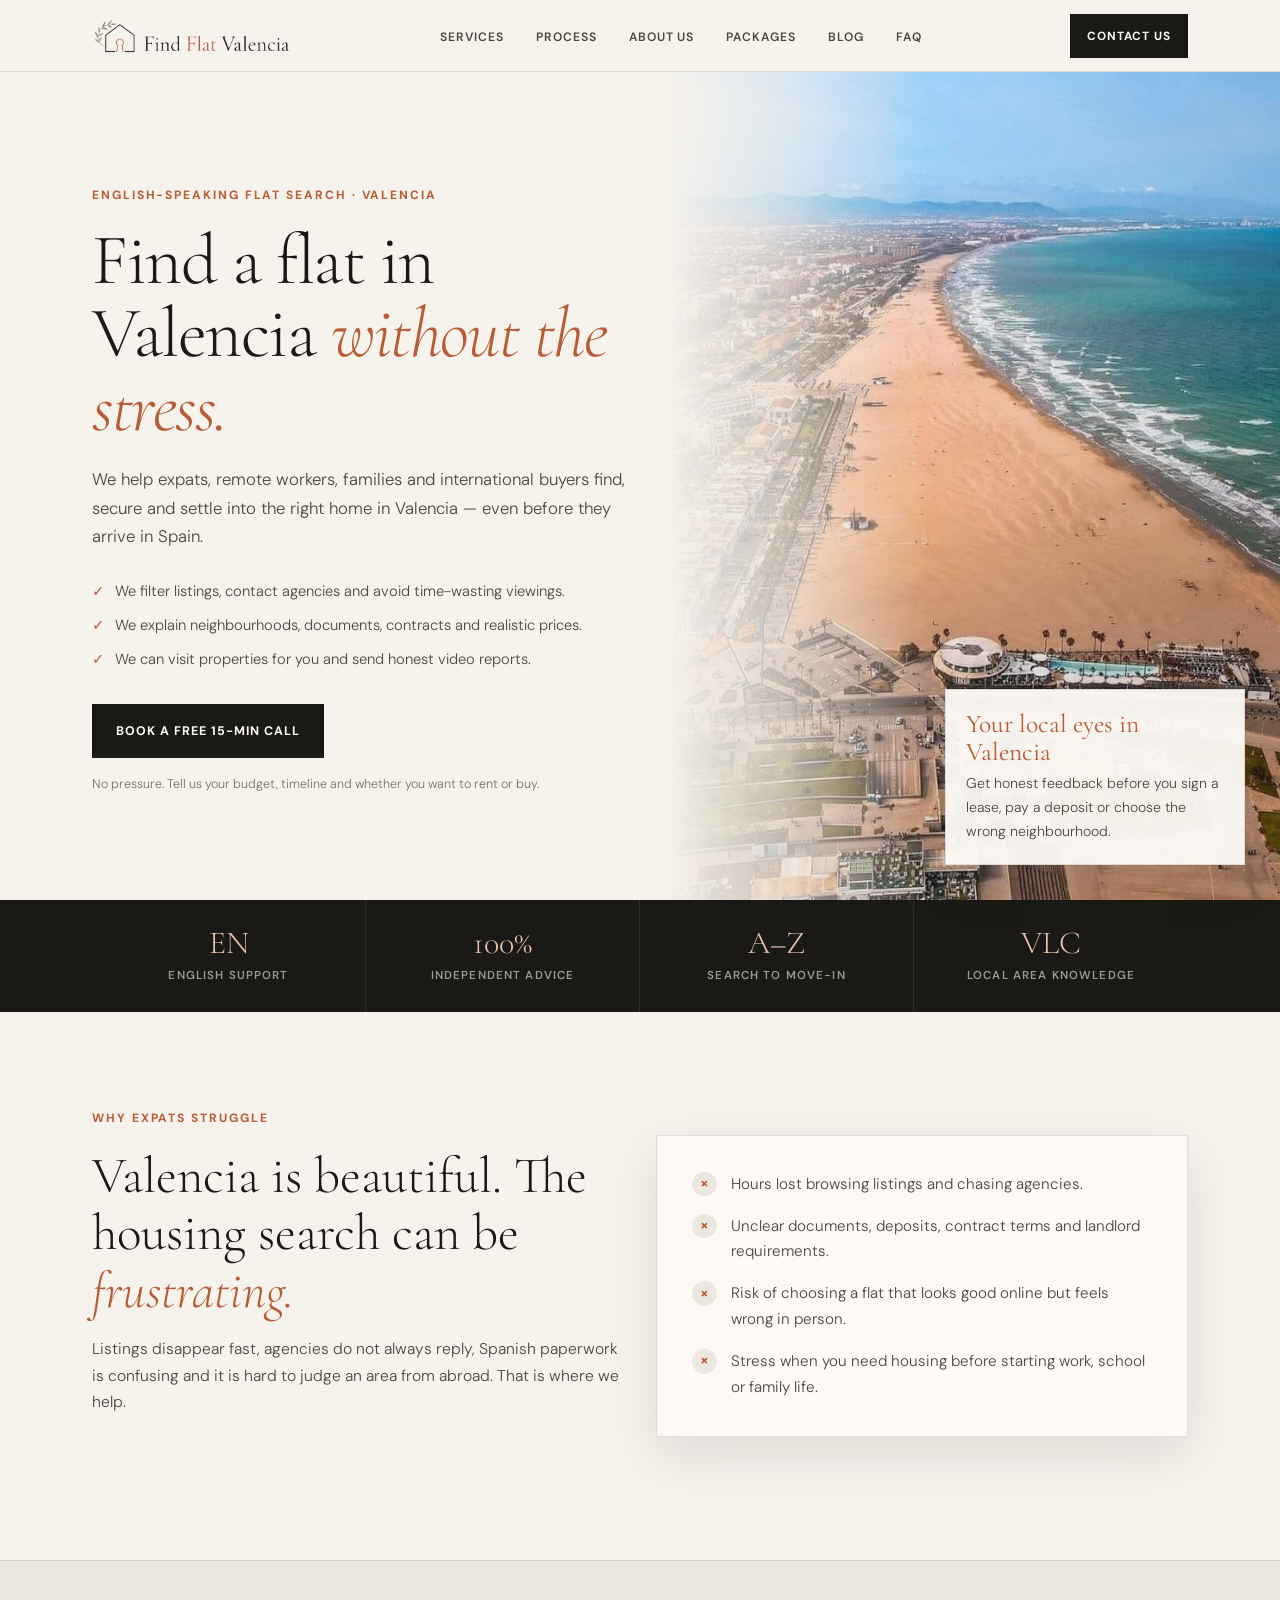
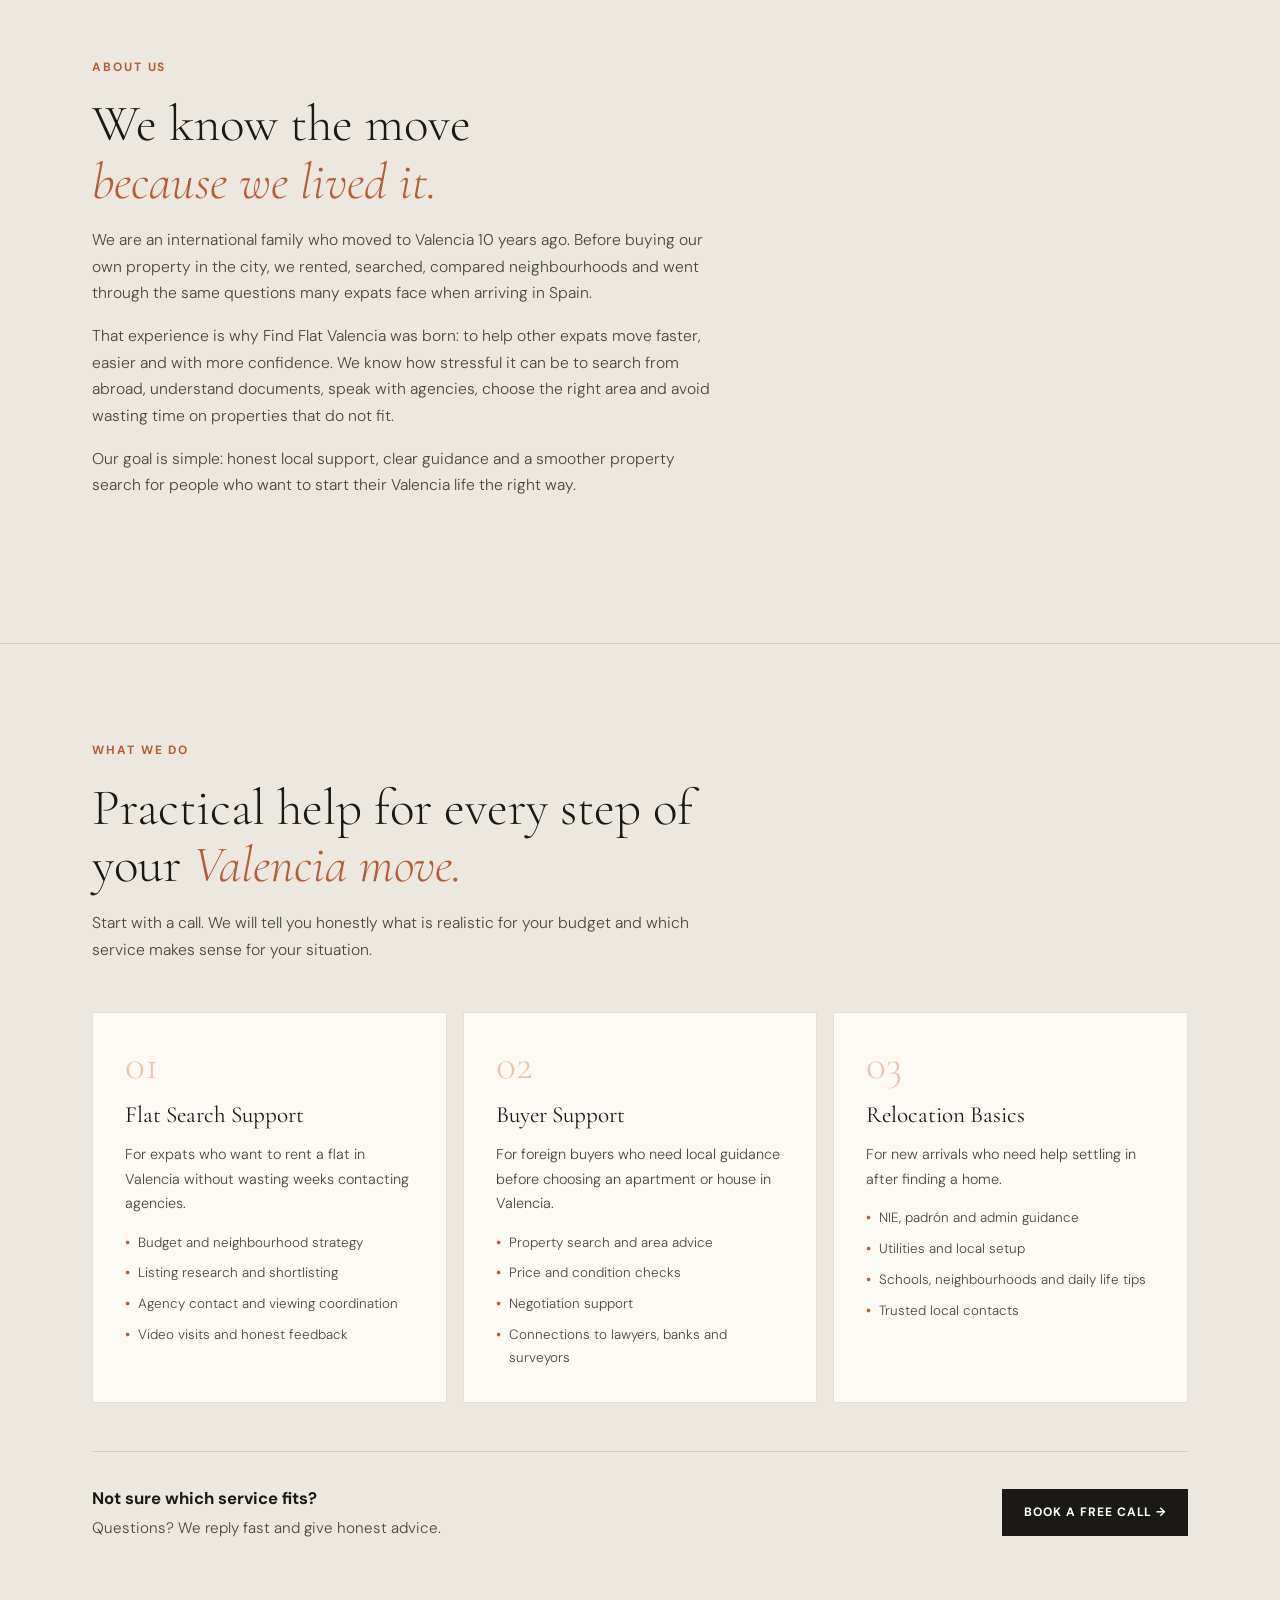
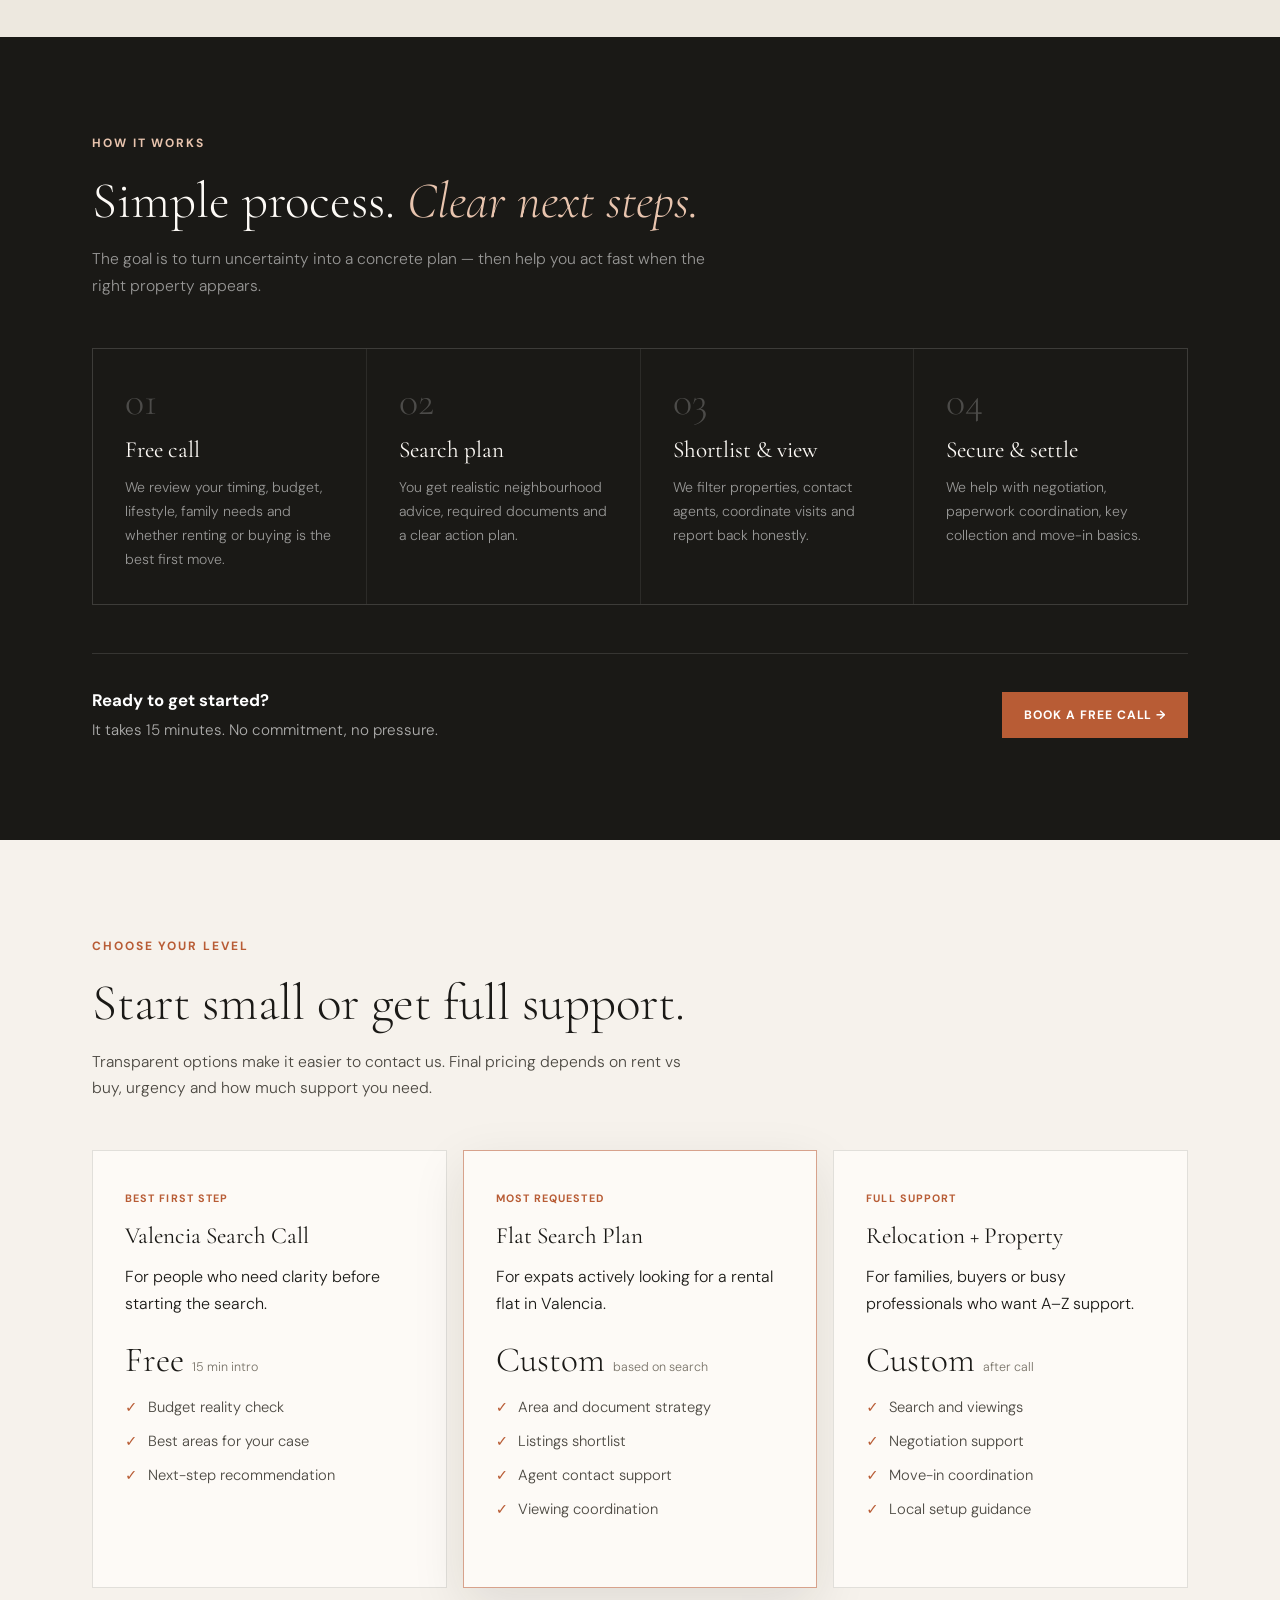
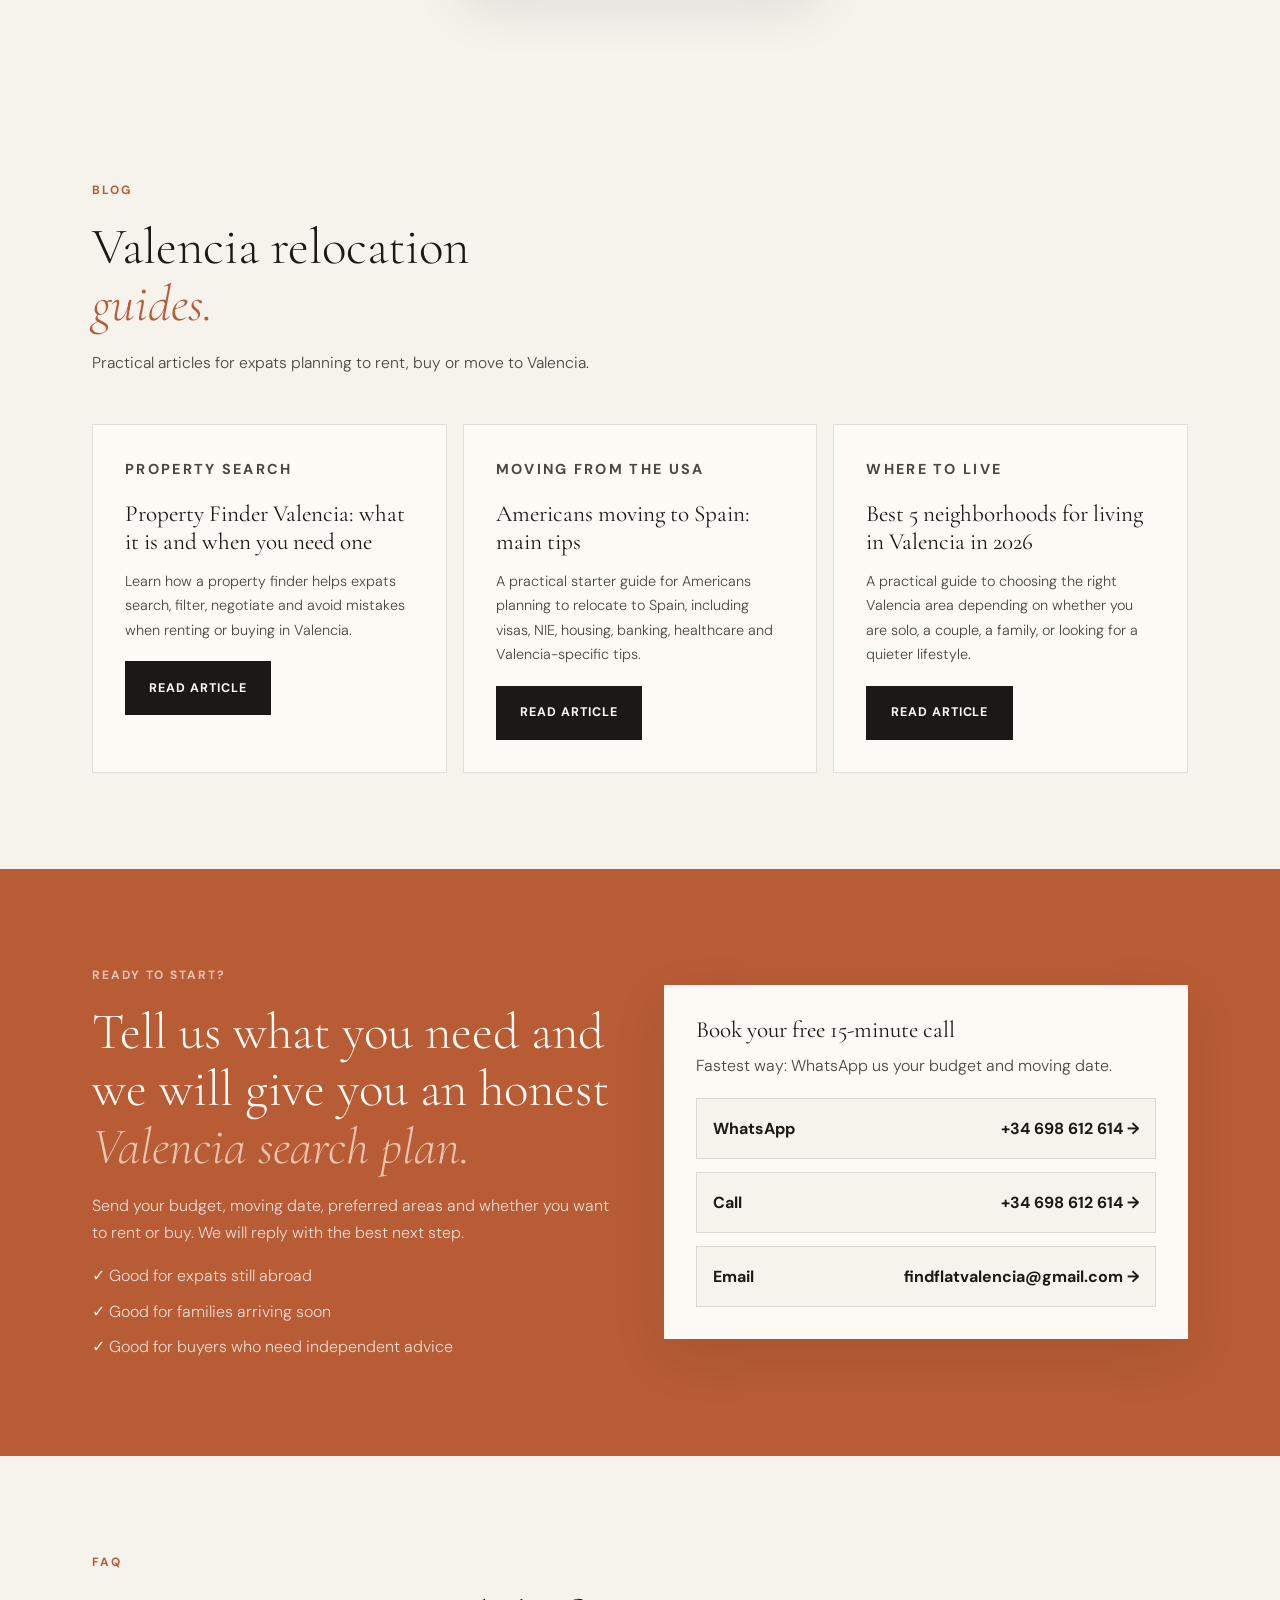
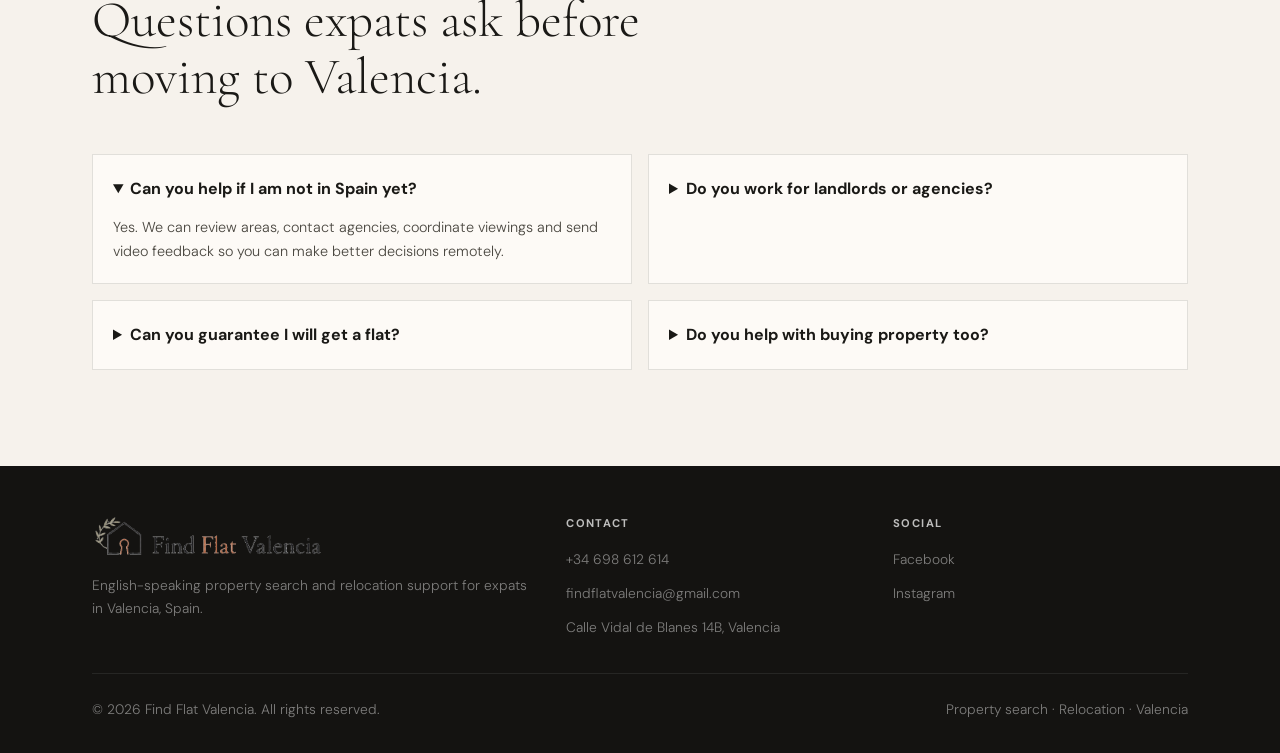
==== index.html @ 9e0a01f5 "Add files via upload" ====
<!DOCTYPE html>
<html lang="en">
<head>
 <meta charset="UTF-8" />
 <meta name="viewport" content="width=device-width, initial-scale=1.0" />

 <title>Find a Flat in Valencia as an Expat | Find Flat Valencia</title>
 <meta name="description" content="English-speaking flat search and relocation support in Valencia, Spain. We help expats rent or buy with local guidance, property filtering, viewings, negotiation and move-in support." />
 <meta name="keywords" content="find flat Valencia, property finder Valencia, rent flat Valencia expats, Valencia relocation service, apartment finder Valencia, buying property Valencia foreigner" />
 <link rel="canonical" href="https://findflatvalencia.com/" />
 <link rel="sitemap" type="application/xml" href="/sitemap.xml" />

 <!-- FIX: og:image añadido + og:locale corregido -->
 <meta property="og:type" content="website" />
 <meta property="og:title" content="Find a Flat in Valencia as an Expat | Find Flat Valencia" />
 <meta property="og:description" content="English-speaking property search and relocation support for expats moving to Valencia." />
 <meta property="og:url" content="https://findflatvalencia.com/" />
 <meta property="og:image" content="https://findflatvalencia.com/valencia-landing-hero-v2.jpg" />
 <meta property="og:locale" content="en_GB" />
 <meta property="og:locale:alternate" content="es_ES" />
 <meta name="twitter:card" content="summary_large_image" />
 <meta name="twitter:image" content="https://findflatvalencia.com/valencia-landing-hero-v2.jpg" />

 <!-- FIX: JSON-LD separado del JS — script limpio -->
 <script type="application/ld+json">
 {
  "@context": "https://schema.org",
  "@type": "LocalBusiness",
  "name": "Find Flat Valencia",
  "description": "English-speaking property search and relocation support for expats in Valencia, Spain.",
  "url": "https://findflatvalencia.com",
  "telephone": "+34698612614",
  "email": "findflatvalencia@gmail.com",
  "address": {
   "@type": "PostalAddress",
   "streetAddress": "Calle Vidal de Blanes 14B",
   "addressLocality": "Valencia",
   "addressCountry": "ES"
  },
  "areaServed": "Valencia, Spain",
  "serviceType": ["Flat Search", "Property Search", "Relocation Support", "Property Management"],
  "sameAs": [
   "https://www.facebook.com/FindFlatValencia/",
   "https://www.instagram.com/find_flat_valencia/"
  ]
 }
 </script>

 <!-- Google tag (gtag.js) -->
 <script async src="https://www.googletagmanager.com/gtag/js?id=G-WXRTTDJ2RX"></script>
 <script>
  window.dataLayer = window.dataLayer || [];
  function gtag(){dataLayer.push(arguments);}
  gtag('js', new Date());
  gtag('config', 'G-WXRTTDJ2RX');
 </script>

 <link rel="preconnect" href="https://fonts.googleapis.com" />
 <link rel="preconnect" href="https://fonts.gstatic.com" crossorigin />
 <link href="https://fonts.googleapis.com/css2?family=Cormorant+Garamond:ital,wght@0,300;0,400;0,500;0,600;1,400&family=DM+Sans:wght@300;400;500;600;700&display=swap" rel="stylesheet" />

 <style>
  *, *::before, *::after { box-sizing: border-box; margin: 0; padding: 0; }
  :root {
   --bg: #F6F2EC;
   --bg2: #EDE8DF;
   --dark: #1A1916;
   --mid: #4A4740;
   --muted: #777267;
   --accent: #B85C35;
   --accent2: #E8C4AE;
   --white: #FDFAF6;
   --border: rgba(26,25,22,.12);
   --shadow: 0 18px 50px rgba(26,25,22,.10);
   --display: 'Cormorant Garamond', Georgia, serif;
   --body: 'DM Sans', system-ui, sans-serif;
   --max: 1160px;
  }
  html { scroll-behavior: smooth; }
  body { font-family: var(--body); background: var(--bg); color: var(--dark); line-height: 1.7; font-weight: 300; -webkit-font-smoothing: antialiased; }
  a { color: inherit; }
  .container { max-width: var(--max); margin: 0 auto; padding: 0 2rem; }

  /* ── NAV ── */
  .site-nav {
   position: sticky; top: 0; z-index: 50;
   height: 72px;
   background: #F6F2EC;
   border-bottom: 1px solid var(--border);
  }
  .nav-inner {
   max-width: var(--max); height: 72px; margin: 0 auto;
   padding: 0 2rem;
   display: flex; align-items: center; justify-content: space-between; gap: 1.5rem;
  }
  .logo {
   display: inline-flex; align-items: center; text-decoration: none; line-height: 1;
   font-family: var(--display); font-size: 1.35rem; font-weight: 500; letter-spacing: .01em; white-space: nowrap;
  }
  .logo img { display: block; height: 38px; width: auto; object-fit: contain; }
  .logo span { color: var(--accent); }

  /* Desktop nav links */
  .nav-links { display: flex; gap: 2rem; list-style: none; align-items: center; }
  .nav-links a { text-decoration: none; color: var(--mid); text-transform: uppercase; letter-spacing: .08em; font-size: .76rem; font-weight: 600; }
  .nav-links a:hover { color: var(--accent); }

  /* Desktop CTA */
  .nav-cta { display: inline-flex; align-items: center; justify-content: center; background: var(--dark); color: var(--white); padding: .75rem 1.05rem; text-decoration: none; text-transform: uppercase; letter-spacing: .08em; font-size: .74rem; font-weight: 700; white-space: nowrap; }
  .nav-cta:hover { background: var(--accent); }


  /* ── HERO ── */
  .hero { min-height: calc(100vh - 72px); display: grid; grid-template-columns: 1.05fr .95fr; }
  .hero-copy { padding: 5.5rem 2rem 5rem max(2rem, calc((100vw - var(--max))/2 + 2rem)); display: flex; flex-direction: column; justify-content: center; }
  .eyebrow { color: var(--accent); text-transform: uppercase; letter-spacing: .16em; font-size: .75rem; font-weight: 700; margin-bottom: 1.2rem; }
  h1 { font-family: var(--display); font-size: clamp(3rem, 5.6vw, 5.2rem); line-height: 1.02; font-weight: 300; letter-spacing: -.02em; margin-bottom: 1.35rem; }
  h1 em, h2 em { color: var(--accent); font-style: italic; }
  .hero-sub { color: var(--mid); font-size: 1.05rem; max-width: 560px; margin-bottom: 1.75rem; }
  .hero-pain { display: grid; gap: .55rem; margin: 0 0 2rem; list-style: none; max-width: 560px; }
  .hero-pain li { color: var(--mid); font-size: .92rem; display: flex; gap: .65rem; align-items: flex-start; }
  .hero-pain li::before { content: "✓"; color: var(--accent); font-weight: 700; margin-top: .02rem; }
  .actions { display: flex; gap: .9rem; flex-wrap: wrap; align-items: center; }
  .btn { display: inline-flex; align-items: center; justify-content: center; gap: .45rem; padding: .95rem 1.45rem; text-decoration: none; border: 1px solid transparent; text-transform: uppercase; letter-spacing: .08em; font-size: .78rem; font-weight: 700; min-height: 48px; }
  .btn-primary { background: var(--dark); color: var(--white); }
  .btn-primary:hover { background: var(--accent); }
  .btn-secondary { background: transparent; border-color: var(--border); color: var(--dark); }
  .btn-secondary:hover { border-color: var(--accent); color: var(--accent); }
  .microcopy { margin-top: 1rem; color: var(--muted); font-size: .78rem; }
  .hero-media { min-height: 520px; position: relative; background-image: url('valencia-landing-hero-v2.jpg'); background-size: cover; background-position: center 32%; background-repeat: no-repeat; }
  .hero-media::before { content:""; position:absolute; inset:0; background: linear-gradient(90deg, rgba(246,242,236,.98) 0%, rgba(246,242,236,.72) 18%, rgba(246,242,236,.08) 42%, rgba(26,25,22,.10) 100%), linear-gradient(180deg, rgba(255,255,255,.06) 0%, rgba(26,25,22,.10) 100%); }
  .hero-card { position: absolute; right: 2.2rem; bottom: 2.2rem; background: rgba(253,250,246,.95); border: 1px solid var(--border); box-shadow: var(--shadow); padding: 1.25rem; width: min(300px, calc(100% - 4rem)); }
  .hero-card strong { display: block; font-family: var(--display); color: var(--accent); font-size: 1.6rem; font-weight: 400; line-height: 1.1; margin-bottom: .35rem; }
  .hero-card p { color: var(--mid); font-size: .88rem; }

  /* ── TRUST ── */
  .trust { background: var(--dark); color: var(--white); }
  .trust-grid { display: grid; grid-template-columns: repeat(4, 1fr); }
  .trust-item { padding: 1.7rem 1rem; border-right: 1px solid rgba(255,255,255,.08); text-align: center; }
  .trust-item:last-child { border-right: 0; }
  .trust-item strong { display: block; font-family: var(--display); font-size: 2rem; font-weight: 300; color: var(--accent2); line-height: 1; }
  .trust-item span { display: block; margin-top: .4rem; color: rgba(255,255,255,.55); font-size: .72rem; text-transform: uppercase; letter-spacing: .1em; font-weight: 600; }

  /* ── SECTIONS ── */
  section { padding: 6rem 0; }
  .section-head { max-width: 680px; margin-bottom: 3rem; }
  h2 { font-family: var(--display); font-size: clamp(2.1rem, 4vw, 3.45rem); line-height: 1.12; font-weight: 300; margin-bottom: 1rem; }
  .section-text { color: var(--mid); font-size: .98rem; max-width: 620px; }
  .problem-grid { display: grid; grid-template-columns: 1fr 1fr; gap: 2rem; align-items: center; }
  .problem-box { background: var(--white); border: 1px solid var(--border); padding: 2.2rem; box-shadow: var(--shadow); }
  .problem-list { list-style: none; display: grid; gap: 1rem; }
  .problem-list li { display: flex; gap: .85rem; color: var(--mid); font-size: .95rem; }
  .problem-list li::before { content: "×"; width: 1.55rem; height: 1.55rem; border-radius: 50%; background: var(--bg2); color: var(--accent); display: inline-flex; align-items: center; justify-content: center; flex: 0 0 auto; font-weight: 700; }
  .services { background: var(--bg2); }
  .cards { display: grid; grid-template-columns: repeat(3, 1fr); gap: 1rem; }
  .card { background: var(--white); border: 1px solid var(--border); padding: 2rem; min-height: 100%; }
  .card-num { font-family: var(--display); color: var(--accent2); font-size: 2.6rem; line-height: 1; margin-bottom: 1rem; }
  h3 { font-family: var(--display); font-weight: 400; font-size: 1.45rem; line-height: 1.2; margin-bottom: .75rem; }
  .card p { color: var(--mid); font-size: .9rem; }
  .card ul { margin-top: 1rem; list-style: none; display: grid; gap: .5rem; }
  .card li { color: var(--mid); font-size: .84rem; display: flex; gap: .5rem; }
  .card li::before { content: "•"; color: var(--accent); font-weight: 700; }
  .process { background: var(--dark); color: var(--white); }
  .process .section-text { color: rgba(255,255,255,.55); }
  .steps { display: grid; grid-template-columns: repeat(4, 1fr); gap: 1px; background: rgba(255,255,255,.08); border: 1px solid rgba(255,255,255,.08); }
  .step { background: var(--dark); padding: 2rem; }
  .step strong { display: block; font-family: var(--display); font-size: 2.5rem; line-height: 1; color: rgba(255,255,255,.22); margin-bottom: 1rem; font-weight: 300; }
  .step h3 { color: var(--white); }
  .step p { color: rgba(255,255,255,.55); font-size: .88rem; }
  .packages-grid { display: grid; grid-template-columns: repeat(3, 1fr); gap: 1rem; }
  .package { background: var(--white); border: 1px solid var(--border); padding: 2rem; position: relative; }
  .package.featured { border-color: rgba(184,92,53,.55); box-shadow: var(--shadow); }
  .tag { display: inline-block; color: var(--accent); font-weight: 700; letter-spacing: .1em; font-size: .67rem; text-transform: uppercase; margin-bottom: 1rem; }
  .price { font-family: var(--display); font-size: 2.2rem; color: var(--dark); margin: .8rem 0 .3rem; }
  .price small { font-family: var(--body); font-size: .78rem; color: var(--muted); }
  .lead { background: var(--accent); color: var(--white); }
  .lead-grid { display: grid; grid-template-columns: 1fr 1fr; gap: 3rem; align-items: center; }
  .lead h2 em { color: var(--accent2); }
  .lead p, .lead li { color: rgba(255,255,255,.78); }
  .lead ul { list-style: none; display: grid; gap: .5rem; margin-top: 1rem; }
  .lead li::before { content: "✓ "; color: var(--white); font-weight: 700; }
  .lead-box { background: var(--white); color: var(--dark); padding: 2rem; box-shadow: var(--shadow); }
  .lead-box h3 { margin-bottom: .4rem; }
  .lead-box p { color: var(--mid); }
  .contact-options { display: grid; gap: .8rem; margin-top: 1.2rem; }
  .contact-options a { text-decoration: none; padding: 1rem; border: 1px solid var(--border); background: var(--bg); font-weight: 700; color: var(--dark); display: flex; justify-content: space-between; align-items: center; }
  .contact-options a:hover { border-color: var(--accent); color: var(--accent); }
  .faq-grid { display: grid; grid-template-columns: repeat(2, 1fr); gap: 1rem; }
  details { background: var(--white); border: 1px solid var(--border); padding: 1.25rem; }
  summary { cursor: pointer; font-weight: 700; color: var(--dark); }
  details p { color: var(--mid); margin-top: .75rem; font-size: .9rem; }
  .about { background: var(--bg2); border-top: 1px solid var(--border); border-bottom: 1px solid var(--border); }
  .about .section-head { max-width: 820px; }
  .about .section-text + .section-text { margin-top: 1rem; }
  footer { background: #141311; color: rgba(255,255,255,.45); padding: 3rem 0 2rem; }
  .footer-grid { display: grid; grid-template-columns: 1.5fr 1fr 1fr; gap: 2rem; border-bottom: 1px solid rgba(255,255,255,.08); padding-bottom: 2rem; }
  .footer-brand { display: flex; align-items: center; margin-bottom: 1rem; }
  .footer-brand img { display: block; height: 44px; width: auto; object-fit: contain; }
  footer p, footer a { color: rgba(255,255,255,.45); font-size: .86rem; text-decoration: none; }
  footer a:hover { color: var(--accent2); }
  footer h4 { color: rgba(255,255,255,.72); text-transform: uppercase; letter-spacing: .12em; font-size: .7rem; margin-bottom: .75rem; }
  footer ul { list-style: none; display: grid; gap: .45rem; }
  .footer-bottom { display: flex; justify-content: space-between; gap: 1rem; padding-top: 1.5rem; flex-wrap: wrap; }

  /* ── MOBILE ── */
  @media (max-width: 860px) {
   body { overflow-x: hidden; }
   .site-nav { height: 64px; }
   .nav-inner { height: 64px; padding: 0 1rem; }
   .logo img { height: 30px; }
   .nav-links { display: none; }
   .nav-cta { display: none; }

   .hero { min-height: auto; grid-template-columns: 1fr; }
   .hero-copy { padding: 2.5rem 1.1rem 2rem; }
   h1 { font-size: clamp(2.5rem, 11vw, 3.5rem); line-height: 1.04; }
   .hero-sub { font-size: .97rem; margin-bottom: 1.2rem; }
   .hero-pain { gap: .45rem; margin-bottom: 1.4rem; }
   .hero-pain li { font-size: .88rem; }
   .actions { flex-direction: column; align-items: stretch; gap: .6rem; }
   .btn { width: 100%; min-height: 52px; justify-content: center; }
   .hero-media { order: -1; min-height: 260px; background-position: center 22%; }
   .hero-media::before { background: linear-gradient(180deg, rgba(26,25,22,.06) 0%, rgba(26,25,22,.20) 100%); }
   .hero-card { right: 1rem; left: 1rem; bottom: 1rem; width: auto; padding: 1rem; }
   .hero-card strong { font-size: 1.2rem; }

   section { padding: 3.5rem 0; }
   .container { padding-inline: 1.1rem; }
   h2 { font-size: clamp(1.9rem, 9vw, 2.6rem); }
   .section-head { margin-bottom: 1.75rem; }

   .trust-grid { grid-template-columns: repeat(2, 1fr); }
   .trust-item { padding: 1.2rem .75rem; }
   .trust-item strong { font-size: 1.5rem; }

   .problem-grid, .lead-grid { grid-template-columns: 1fr; gap: 1.25rem; }
   .problem-box, .lead-box, .card, .package { padding: 1.25rem; }
   .cards, .packages-grid { grid-template-columns: 1fr; gap: .75rem; }
   .steps { grid-template-columns: 1fr; background: transparent; border: none; gap: 1px; }
   .faq-grid { grid-template-columns: 1fr; }
   .footer-grid { grid-template-columns: 1fr; gap: 1.4rem; }
   .footer-bottom { flex-direction: column; }
   footer { padding-bottom: 3rem; }
  }

  @media (max-width: 480px) {
   .hero-card { display: none; }
   .trust-grid { grid-template-columns: 1fr; }
   .trust-item { border-right: 0; border-bottom: 1px solid rgba(255,255,255,.08); }
   .trust-item:last-child { border-bottom: 0; }
  }

  /* ════════════════════════════════════════
     HAMBURGER MENU — written from scratch
     Strategy: overlay is a direct child of
     <body>, completely separate from <nav>.
     No backdrop-filter anywhere. Fully opaque.
  ════════════════════════════════════════ */

  /* 1. Button — hidden on desktop */
  #hbg-btn {
    display: none;
    width: 44px;
    height: 44px;
    background: var(--dark);
    border: none;
    cursor: pointer;
    flex-shrink: 0;
    align-items: center;
    justify-content: center;
    flex-direction: column;
    gap: 5px;
    padding: 0;
  }
  #hbg-btn .bar {
    display: block;
    width: 22px;
    height: 2px;
    background: #fff;
    transition: transform .22s ease, opacity .22s ease;
    transform-origin: center;
  }
  #hbg-btn.open .bar:nth-child(1) { transform: translateY(7px) rotate(45deg); }
  #hbg-btn.open .bar:nth-child(2) { opacity: 0; }
  #hbg-btn.open .bar:nth-child(3) { transform: translateY(-7px) rotate(-45deg); }

  /* 2. Full-screen overlay — direct child of body, z-index above everything */
  #hbg-overlay {
    visibility: hidden;
    opacity: 0;
    position: fixed;
    inset: 0;
    z-index: 9999;
    background: rgba(0, 0, 0, 0.5);
    transition: opacity .25s ease, visibility .25s ease;
  }
  #hbg-overlay.open {
    visibility: visible;
    opacity: 1;
  }

  /* 3. Side panel — slides in from right, 100% solid color */
  #hbg-panel {
    position: absolute;
    top: 0;
    right: 0;
    bottom: 0;
    width: min(78vw, 300px);
    background: #F6F2EC;
    display: flex;
    flex-direction: column;
    transform: translateX(100%);
    transition: transform .28s ease;
    overflow-y: auto;
  }
  #hbg-overlay.open #hbg-panel {
    transform: translateX(0);
  }

  /* 4. Panel header */
  #hbg-panel .ph-head {
    display: flex;
    align-items: center;
    justify-content: space-between;
    padding: 0 1rem;
    height: 64px;
    border-bottom: 1px solid var(--border);
    flex-shrink: 0;
  }
  #hbg-panel .ph-head img { height: 28px; width: auto; }
  #hbg-close {
    width: 36px;
    height: 36px;
    background: var(--dark);
    color: #fff;
    border: none;
    cursor: pointer;
    font-size: 1.2rem;
    line-height: 1;
    display: flex;
    align-items: center;
    justify-content: center;
    flex-shrink: 0;
  }

  /* 5. Nav links inside panel */
  #hbg-panel nav ul {
    list-style: none;
    padding: .25rem 0;
    flex: 1;
  }
  #hbg-panel nav ul li {
    border-bottom: 1px solid var(--border);
  }
  #hbg-panel nav ul li a {
    display: block;
    padding: 1rem 1.25rem;
    text-decoration: none;
    color: var(--dark);
    text-transform: uppercase;
    letter-spacing: .1em;
    font-size: .82rem;
    font-weight: 600;
  }
  #hbg-panel nav ul li a:hover {
    color: var(--accent);
    background: var(--bg2);
  }

  /* 6. CTA at bottom of panel */
  #hbg-panel .ph-cta {
    padding: 1.25rem;
    flex-shrink: 0;
  }
  #hbg-panel .ph-cta a {
    display: block;
    background: var(--dark);
    color: #fff;
    text-align: center;
    padding: 1rem;
    text-decoration: none;
    text-transform: uppercase;
    letter-spacing: .1em;
    font-size: .82rem;
    font-weight: 800;
  }
  #hbg-panel .ph-cta a:hover { background: var(--accent); }

  /* 7. Show button on mobile, hide desktop nav links */
  @media (max-width: 860px) {
    #hbg-btn    { display: inline-flex; }
    .nav-links  { display: none !important; }
    .nav-cta    { display: none !important; }
  }


  /* ── INLINE CTA STRIP ── */
  .inline-cta {
    border-top: 1px solid var(--border);
    margin-top: 3rem;
    padding-top: 2rem;
    display: flex;
    align-items: center;
    justify-content: space-between;
    gap: 1.5rem;
    flex-wrap: wrap;
  }
  .inline-cta p {
    color: var(--mid);
    font-size: .95rem;
    margin: 0;
  }
  .inline-cta p strong {
    color: var(--dark);
    display: block;
    font-size: 1.05rem;
    margin-bottom: .2rem;
  }
  .inline-cta .btn-inline {
    display: inline-flex;
    align-items: center;
    gap: .45rem;
    white-space: nowrap;
    text-decoration: none;
    background: var(--dark);
    color: #fff;
    padding: .8rem 1.35rem;
    text-transform: uppercase;
    letter-spacing: .08em;
    font-size: .76rem;
    font-weight: 700;
    flex-shrink: 0;
    transition: background .18s ease;
  }
  .inline-cta .btn-inline:hover { background: var(--accent); }
  @media (max-width: 600px) {
    .inline-cta { flex-direction: column; align-items: flex-start; }
    .inline-cta .btn-inline { width: 100%; justify-content: center; }
  }

  </style>
</head>
<body>

<nav class="site-nav" aria-label="Main navigation">
  <div class="nav-inner">
    <a class="logo" href="index.html" aria-label="Find Flat Valencia home">
      <img src="find-flat-valencia-logo-official.png" alt="Find Flat Valencia">
    </a>
    <ul class="nav-links">
      <li><a href="#services">Services</a></li>
      <li><a href="#process">Process</a></li>
      <li><a href="#about">About us</a></li>
      <li><a href="#packages">Packages</a></li>
      <li><a href="#areas">Blog</a></li>
      <li><a href="#faq">FAQ</a></li>
    </ul>
    <a class="nav-cta" href="#contact">Contact us</a>
    <button id="hbg-btn" aria-label="Open menu" aria-expanded="false">
      <span class="bar"></span>
      <span class="bar"></span>
      <span class="bar"></span>
    </button>
  </div>
</nav>

<!-- HAMBURGER OVERLAY — direct child of body, fully independent from nav -->
<div id="hbg-overlay" role="dialog" aria-modal="true" aria-label="Site navigation">
  <div id="hbg-panel">
    <div class="ph-head">
      <img src="find-flat-valencia-logo-official.png" alt="Find Flat Valencia">
      <button id="hbg-close" aria-label="Close menu">&#x2715;</button>
    </div>
    <nav aria-label="Mobile navigation">
      <ul>
        <li><a href="#services">Services</a></li>
        <li><a href="#process">Process</a></li>
        <li><a href="#about">About us</a></li>
        <li><a href="#packages">Packages</a></li>
        <li><a href="#areas">Blog</a></li>
        <li><a href="#faq">FAQ</a></li>
      </ul>
    </nav>
    <div class="ph-cta">
      <a href="https://docs.google.com/forms/d/e/1FAIpQLSdxXPG-dzI2IXyH8CfDdJmxdlSp20rvUesakMLwTe5v26tiOw/viewform?usp=publish-editor" target="_blank" rel="noopener">Book free call &rarr;</a>
    </div>
  </div>
</div>

<header class="hero">
  <div class="hero-copy">
   <p class="eyebrow">English-speaking flat search · Valencia</p>
   <h1>Find a flat in Valencia <em>without the stress.</em></h1>
   <p class="hero-sub">We help expats, remote workers, families and international buyers find, secure and settle into the right home in Valencia — even before they arrive in Spain.</p>
   <ul class="hero-pain">
    <li>We filter listings, contact agencies and avoid time-wasting viewings.</li>
    <li>We explain neighbourhoods, documents, contracts and realistic prices.</li>
    <li>We can visit properties for you and send honest video reports.</li>
   </ul>
   <div class="actions">
    <a class="btn btn-primary" href="https://docs.google.com/forms/d/e/1FAIpQLSdxXPG-dzI2IXyH8CfDdJmxdlSp20rvUesakMLwTe5v26tiOw/viewform?usp=publish-editor" target="_blank" rel="noopener">Book a free 15-min call</a>
   </div>
   <p class="microcopy">No pressure. Tell us your budget, timeline and whether you want to rent or buy.</p>
  </div>
  <div class="hero-media" aria-label="Sunny street in Valencia">
   <div class="hero-card">
    <strong>Your local eyes in Valencia</strong>
    <p>Get honest feedback before you sign a lease, pay a deposit or choose the wrong neighbourhood.</p>
   </div>
  </div>
 </header>

 <div class="trust" aria-label="Key reasons to trust Find Flat Valencia">
  <div class="container trust-grid">
   <div class="trust-item"><strong>EN</strong><span>English support</span></div>
   <div class="trust-item"><strong>100%</strong><span>Independent advice</span></div>
   <div class="trust-item"><strong>A–Z</strong><span>Search to move-in</span></div>
   <div class="trust-item"><strong>VLC</strong><span>Local area knowledge</span></div>
  </div>
 </div>

 <section id="problem">
  <div class="container problem-grid">
   <div class="section-head">
    <p class="eyebrow">Why expats struggle</p>
    <h2>Valencia is beautiful. The housing search can be <em>frustrating.</em></h2>
    <p class="section-text">Listings disappear fast, agencies do not always reply, Spanish paperwork is confusing and it is hard to judge an area from abroad. That is where we help.</p>
   </div>
   <div class="problem-box">
    <ul class="problem-list">
     <li>Hours lost browsing listings and chasing agencies.</li>
     <li>Unclear documents, deposits, contract terms and landlord requirements.</li>
     <li>Risk of choosing a flat that looks good online but feels wrong in person.</li>
     <li>Stress when you need housing before starting work, school or family life.</li>
    </ul>
   </div>
  </div>
 </section>

 <section id="about" class="about">
  <div class="container">
   <div class="section-head">
    <p class="eyebrow">About us</p>
    <h2>We know the move<br><em>because we lived it.</em></h2>
    <p class="section-text">
     We are an international family who moved to Valencia 10 years ago. Before buying our own property in the city, we rented, searched, compared neighbourhoods and went through the same questions many expats face when arriving in Spain.
    </p>
    <p class="section-text">
     That experience is why Find Flat Valencia was born: to help other expats move faster, easier and with more confidence. We know how stressful it can be to search from abroad, understand documents, speak with agencies, choose the right area and avoid wasting time on properties that do not fit.
    </p>
    <p class="section-text">
     Our goal is simple: honest local support, clear guidance and a smoother property search for people who want to start their Valencia life the right way.
    </p>
   </div>
  </div>
 </section>

 <section id="services" class="services">
  <div class="container">
   <div class="section-head">
    <p class="eyebrow">What we do</p>
    <h2>Practical help for every step of your <em>Valencia move.</em></h2>
    <p class="section-text">Start with a call. We will tell you honestly what is realistic for your budget and which service makes sense for your situation.</p>
   </div>
   <div class="cards">
    <article class="card">
     <div class="card-num">01</div>
     <h3>Flat Search Support</h3>
     <p>For expats who want to rent a flat in Valencia without wasting weeks contacting agencies.</p>
     <ul>
      <li>Budget and neighbourhood strategy</li>
      <li>Listing research and shortlisting</li>
      <li>Agency contact and viewing coordination</li>
      <li>Video visits and honest feedback</li>
     </ul>
    </article>
    <article class="card">
     <div class="card-num">02</div>
     <h3>Buyer Support</h3>
     <p>For foreign buyers who need local guidance before choosing an apartment or house in Valencia.</p>
     <ul>
      <li>Property search and area advice</li>
      <li>Price and condition checks</li>
      <li>Negotiation support</li>
      <li>Connections to lawyers, banks and surveyors</li>
     </ul>
    </article>
    <article class="card">
     <div class="card-num">03</div>
     <h3>Relocation Basics</h3>
     <p>For new arrivals who need help settling in after finding a home.</p>
     <ul>
      <li>NIE, padrón and admin guidance</li>
      <li>Utilities and local setup</li>
      <li>Schools, neighbourhoods and daily life tips</li>
      <li>Trusted local contacts</li>
     </ul>
    </article>
   </div>

   <!-- CTA strip after Services -->
   <div class="inline-cta">
    <p>
     <strong>Not sure which service fits?</strong>
     Questions? We reply fast and give honest advice.
    </p>
    <a class="btn-inline" href="https://docs.google.com/forms/d/e/1FAIpQLSdxXPG-dzI2IXyH8CfDdJmxdlSp20rvUesakMLwTe5v26tiOw/viewform?usp=publish-editor" target="_blank" rel="noopener">Book a free call &rarr;</a>
   </div>

  </div>
 </section>

 <section id="process" class="process">
  <div class="container">
   <div class="section-head">
    <p class="eyebrow" style="color:var(--accent2)">How it works</p>
    <h2>Simple process. <em style="color:var(--accent2)">Clear next steps.</em></h2>
    <p class="section-text">The goal is to turn uncertainty into a concrete plan — then help you act fast when the right property appears.</p>
   </div>
   <div class="steps">
    <article class="step"><strong>01</strong><h3>Free call</h3><p>We review your timing, budget, lifestyle, family needs and whether renting or buying is the best first move.</p></article>
    <article class="step"><strong>02</strong><h3>Search plan</h3><p>You get realistic neighbourhood advice, required documents and a clear action plan.</p></article>
    <article class="step"><strong>03</strong><h3>Shortlist &amp; view</h3><p>We filter properties, contact agents, coordinate visits and report back honestly.</p></article>
    <article class="step"><strong>04</strong><h3>Secure &amp; settle</h3><p>We help with negotiation, paperwork coordination, key collection and move-in basics.</p></article>
   </div>

   <!-- CTA strip after Process -->
   <div class="inline-cta" style="border-color:rgba(255,255,255,.12);">
    <p style="color:rgba(255,255,255,.65);">
     <strong style="color:#fff;">Ready to get started?</strong>
     It takes 15 minutes. No commitment, no pressure.
    </p>
    <a class="btn-inline" href="https://docs.google.com/forms/d/e/1FAIpQLSdxXPG-dzI2IXyH8CfDdJmxdlSp20rvUesakMLwTe5v26tiOw/viewform?usp=publish-editor" target="_blank" rel="noopener" style="background:var(--accent);">Book a free call &rarr;</a>
   </div>

  </div>
 </section>

 <section id="packages">
  <div class="container">
   <div class="section-head">
    <p class="eyebrow">Choose your level</p>
    <h2>Start small or get full support.</h2>
    <p class="section-text">Transparent options make it easier to contact us. Final pricing depends on rent vs buy, urgency and how much support you need.</p>
   </div>
   <div class="packages-grid">
    <article class="package">
     <span class="tag">Best first step</span>
     <h3>Valencia Search Call</h3>
     <p>For people who need clarity before starting the search.</p>
     <p class="price">Free <small>15 min intro</small></p>
     <ul class="hero-pain"><li>Budget reality check</li><li>Best areas for your case</li><li>Next-step recommendation</li></ul>
    </article>
    <article class="package featured">
     <span class="tag">Most requested</span>
     <h3>Flat Search Plan</h3>
     <p>For expats actively looking for a rental flat in Valencia.</p>
     <p class="price">Custom <small>based on search</small></p>
     <ul class="hero-pain"><li>Area and document strategy</li><li>Listings shortlist</li><li>Agent contact support</li><li>Viewing coordination</li></ul>
    </article>
    <article class="package">
     <span class="tag">Full support</span>
     <h3>Relocation + Property</h3>
     <p>For families, buyers or busy professionals who want A–Z support.</p>
     <p class="price">Custom <small>after call</small></p>
     <ul class="hero-pain"><li>Search and viewings</li><li>Negotiation support</li><li>Move-in coordination</li><li>Local setup guidance</li></ul>
    </article>
   </div>
  </div>
 </section>

 <section id="areas" class="areas">
  <div class="container">
   <div class="section-head">
    <p class="eyebrow">Blog</p>
    <h2>Valencia relocation<br><em>guides.</em></h2>
    <p class="section-text">Practical articles for expats planning to rent, buy or move to Valencia.</p>
   </div>
   <div class="cards">
    <article class="card">
     <p class="eyebrow">Property search</p>
     <h3>Property Finder Valencia: what it is and when you need one</h3>
     <p>Learn how a property finder helps expats search, filter, negotiate and avoid mistakes when renting or buying in Valencia.</p>
     <div class="actions" style="margin-top:1.2rem;">
      <a class="btn btn-primary" href="property-finder-valencia-when-you-need-one.html">Read article</a>
     </div>
    </article>
    <article class="card">
     <p class="eyebrow">Moving from the USA</p>
     <h3>Americans moving to Spain: main tips</h3>
     <p>A practical starter guide for Americans planning to relocate to Spain, including visas, NIE, housing, banking, healthcare and Valencia-specific tips.</p>
     <div class="actions" style="margin-top:1.2rem;">
      <a class="btn btn-primary" href="americans-moving-to-spain-main-tips.html">Read article</a>
     </div>
    </article>
    <article class="card">
     <p class="eyebrow">Where to live</p>
     <h3>Best 5 neighborhoods for living in Valencia in 2026</h3>
     <p>A practical guide to choosing the right Valencia area depending on whether you are solo, a couple, a family, or looking for a quieter lifestyle.</p>
     <div class="actions" style="margin-top:1.2rem;">
      <a class="btn btn-primary" href="best-5-neighborhoods-valencia-2026.html">Read article</a>
     </div>
    </article>
   </div>
  </div>
 </section>

 <section class="lead" id="contact">
  <div class="container lead-grid">
   <div>
    <p class="eyebrow" style="color:var(--accent2)">Ready to start?</p>
    <h2>Tell us what you need and we will give you an honest <em>Valencia search plan.</em></h2>
    <p>Send your budget, moving date, preferred areas and whether you want to rent or buy. We will reply with the best next step.</p>
    <ul>
     <li>Good for expats still abroad</li>
     <li>Good for families arriving soon</li>
     <li>Good for buyers who need independent advice</li>
    </ul>
   </div>
   <div class="lead-box">
    <h3>Book your free 15-minute call</h3>
    <p>Fastest way: WhatsApp us your budget and moving date.</p>
    <div class="contact-options">
     <a href="https://wa.me/34698612614?text=Hi%20Find%20Flat%20Valencia%2C%20I%20would%20like%20a%20free%2015-minute%20call.%20My%20budget%20is%3A%20" target="_blank" rel="noopener"><span>WhatsApp</span><span>+34 698 612 614 →</span></a>
     <a href="tel:+34698612614"><span>Call</span><span>+34 698 612 614 →</span></a>
     <a href="mailto:findflatvalencia@gmail.com?subject=Free%2015-minute%20call%20-%20Valencia%20flat%20search&body=Hi%20Find%20Flat%20Valencia%2C%0A%0AI%20would%20like%20to%20book%20a%20free%2015-minute%20call.%0A%0AMoving%20date%3A%0ABudget%3A%0ARent%20or%20buy%3A%0APreferred%20areas%3A%0A%0AThank%20you!"><span>Email</span><span>findflatvalencia@gmail.com →</span></a>
    </div>
   </div>
  </div>
 </section>

 <section id="faq">
  <div class="container">
   <div class="section-head">
    <p class="eyebrow">FAQ</p>
    <h2>Questions expats ask before moving to Valencia.</h2>
   </div>
   <div class="faq-grid">
    <details open><summary>Can you help if I am not in Spain yet?</summary><p>Yes. We can review areas, contact agencies, coordinate viewings and send video feedback so you can make better decisions remotely.</p></details>
    <details><summary>Do you work for landlords or agencies?</summary><p>No. Our role is to support you. We aim to give honest, independent advice and help you avoid bad-fit properties.</p></details>
    <details><summary>Can you guarantee I will get a flat?</summary><p>No one can honestly guarantee that in a competitive market. What we can do is improve your search strategy, speed, documents and decision-making.</p></details>
    <details><summary>Do you help with buying property too?</summary><p>Yes. We can help buyers understand areas, prices, property condition, negotiation and connect with trusted legal and finance professionals.</p></details>
   </div>
  </div>
 </section>

 <footer>
  <div class="container">
   <div class="footer-grid">
    <div>
     <div class="footer-brand"><img src="find-flat-valencia-logo-official.png" alt="Find Flat Valencia logo"></div>
     <p>English-speaking property search and relocation support for expats in Valencia, Spain.</p>
    </div>
    <div>
     <h4>Contact</h4>
     <ul>
      <li><a href="tel:+34698612614">+34 698 612 614</a></li>
      <li><a href="mailto:findflatvalencia@gmail.com">findflatvalencia@gmail.com</a></li>
      <li><a href="https://maps.google.com/?q=Calle+Vidal+de+Blanes+14B+Valencia" target="_blank" rel="noopener">Calle Vidal de Blanes 14B, Valencia</a></li>
     </ul>
    </div>
    <div>
     <h4>Social</h4>
     <ul>
      <!-- FIX: URL de Facebook corregida (sin espacios) -->
      <li><a href="https://www.facebook.com/FindFlatValencia/" target="_blank" rel="noopener">Facebook</a></li>
      <li><a href="https://www.instagram.com/find_flat_valencia/" target="_blank" rel="noopener">Instagram</a></li>
     </ul>
    </div>
   </div>
   <div class="footer-bottom">
    <p>© 2026 Find Flat Valencia. All rights reserved.</p>
    <p>Property search · Relocation · Valencia</p>
   </div>
  </div>
 </footer>

 

<script>
(function () {
  var btn     = document.getElementById('hbg-btn');
  var overlay = document.getElementById('hbg-overlay');
  var close   = document.getElementById('hbg-close');
  if (!btn || !overlay) return;

  function openMenu() {
    overlay.classList.add('open');
    btn.classList.add('open');
    btn.setAttribute('aria-expanded', 'true');
    document.body.style.overflow = 'hidden';
  }

  function closeMenu() {
    overlay.classList.remove('open');
    btn.classList.remove('open');
    btn.setAttribute('aria-expanded', 'false');
    document.body.style.overflow = '';
  }

  btn.addEventListener('click', openMenu);
  close.addEventListener('click', closeMenu);

  // Tap dark area outside panel = close
  overlay.addEventListener('click', function (e) {
    if (e.target === overlay) closeMenu();
  });

  // Any link inside panel = close
  overlay.querySelectorAll('a').forEach(function (a) {
    a.addEventListener('click', closeMenu);
  });

  // Escape key
  document.addEventListener('keydown', function (e) {
    if (e.key === 'Escape') closeMenu();
  });
})();
</script>
</body>
</html>
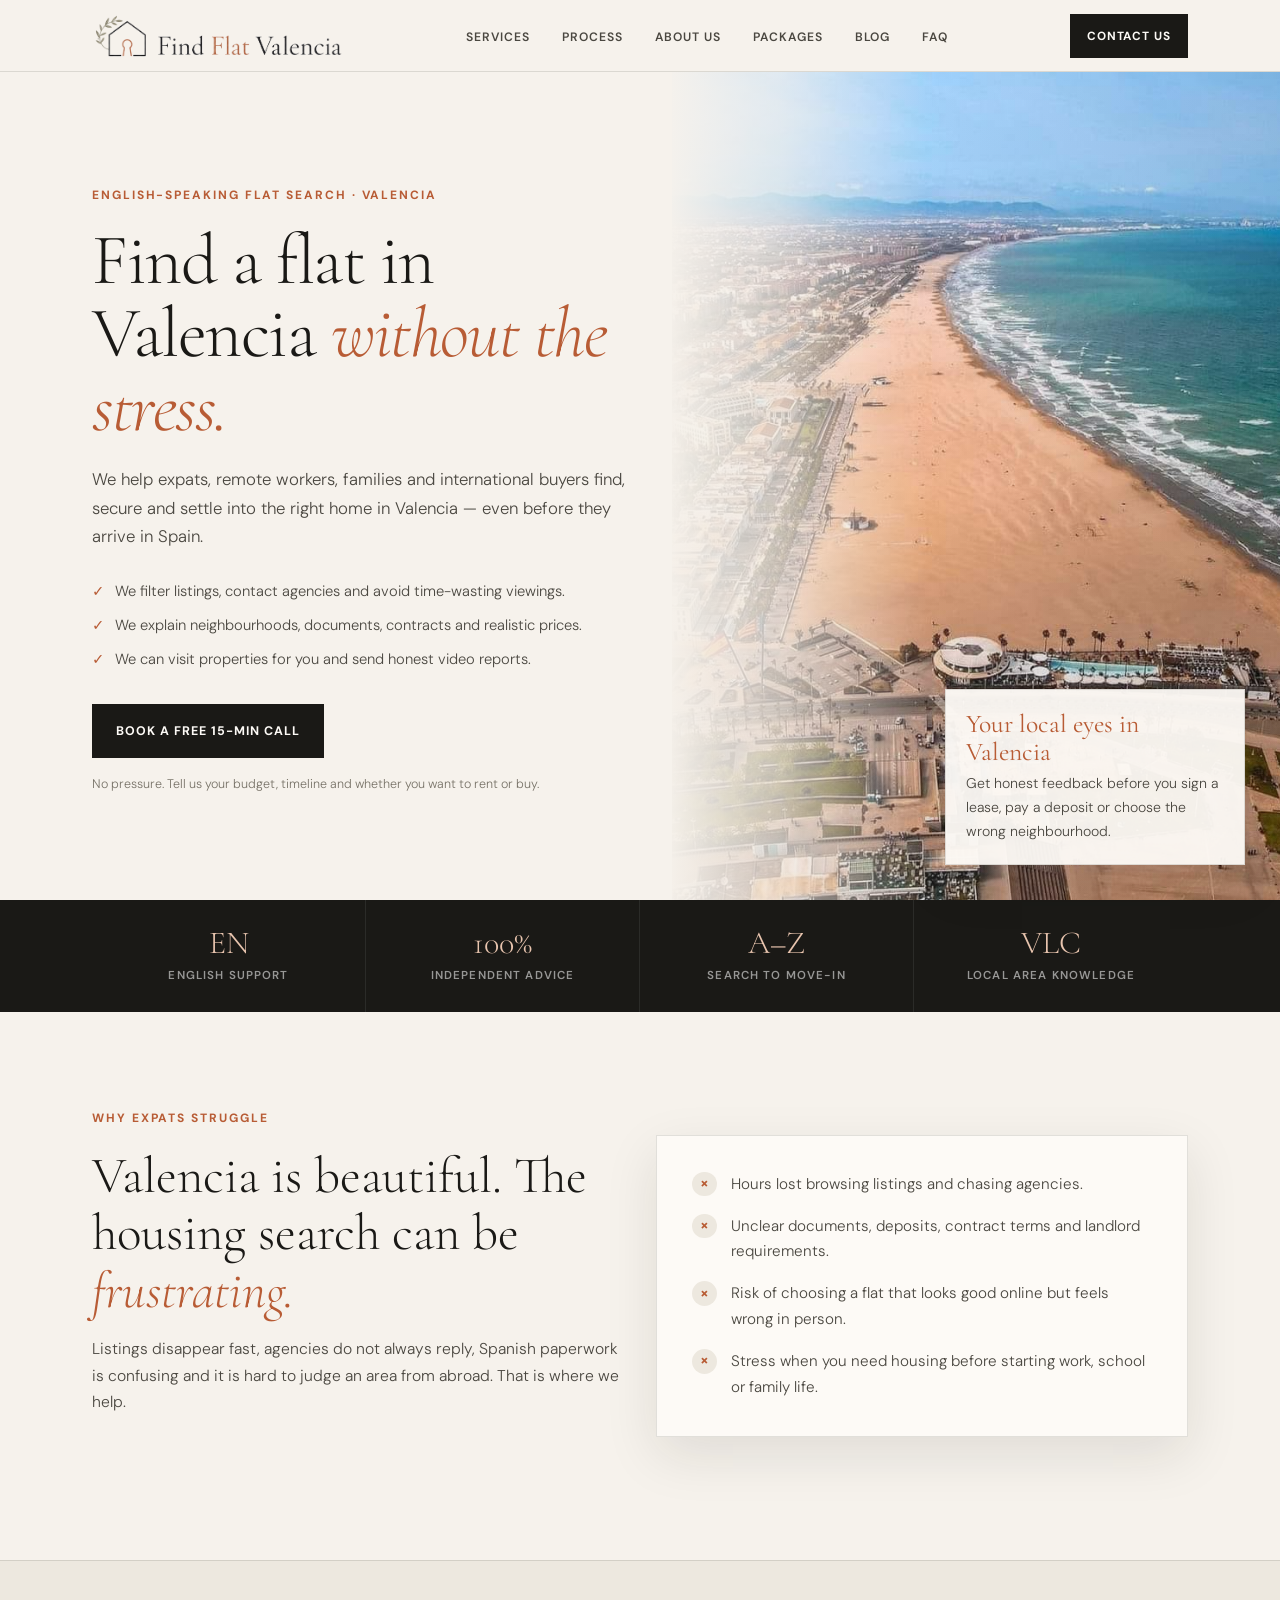
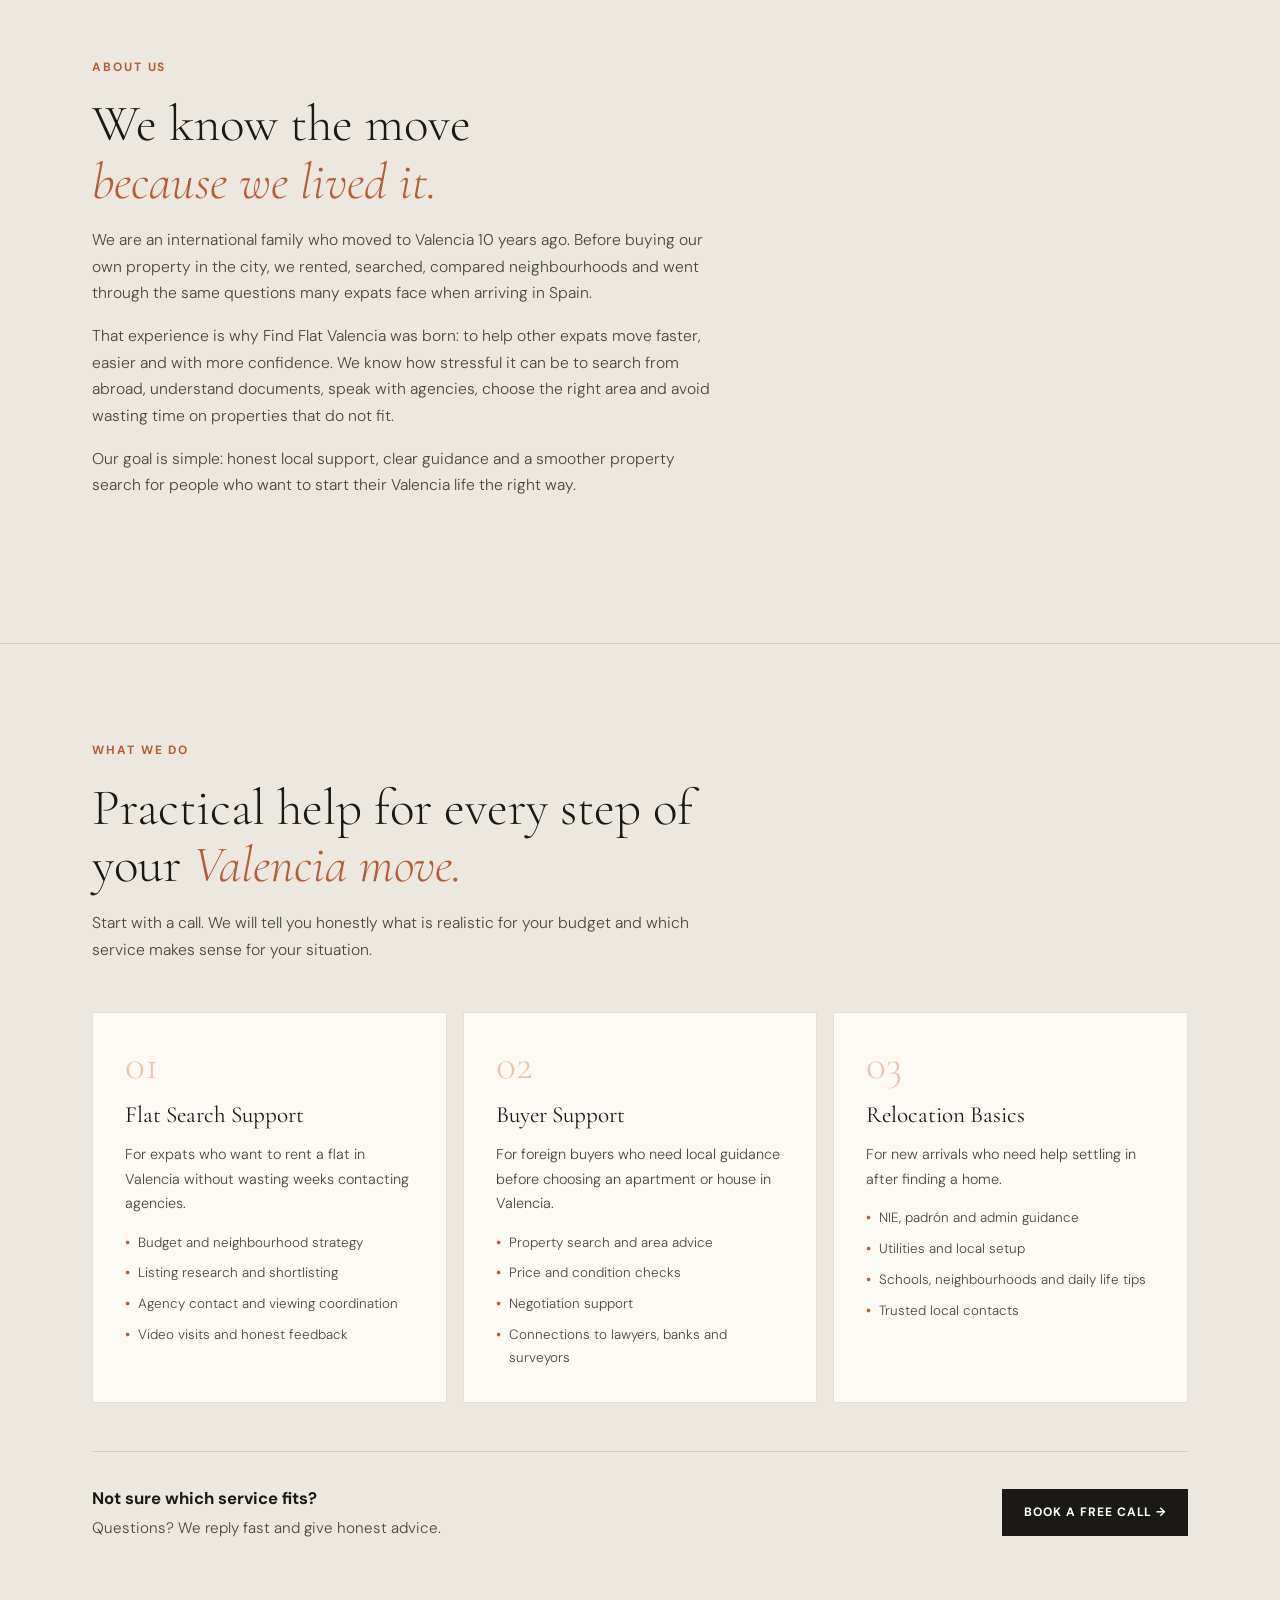
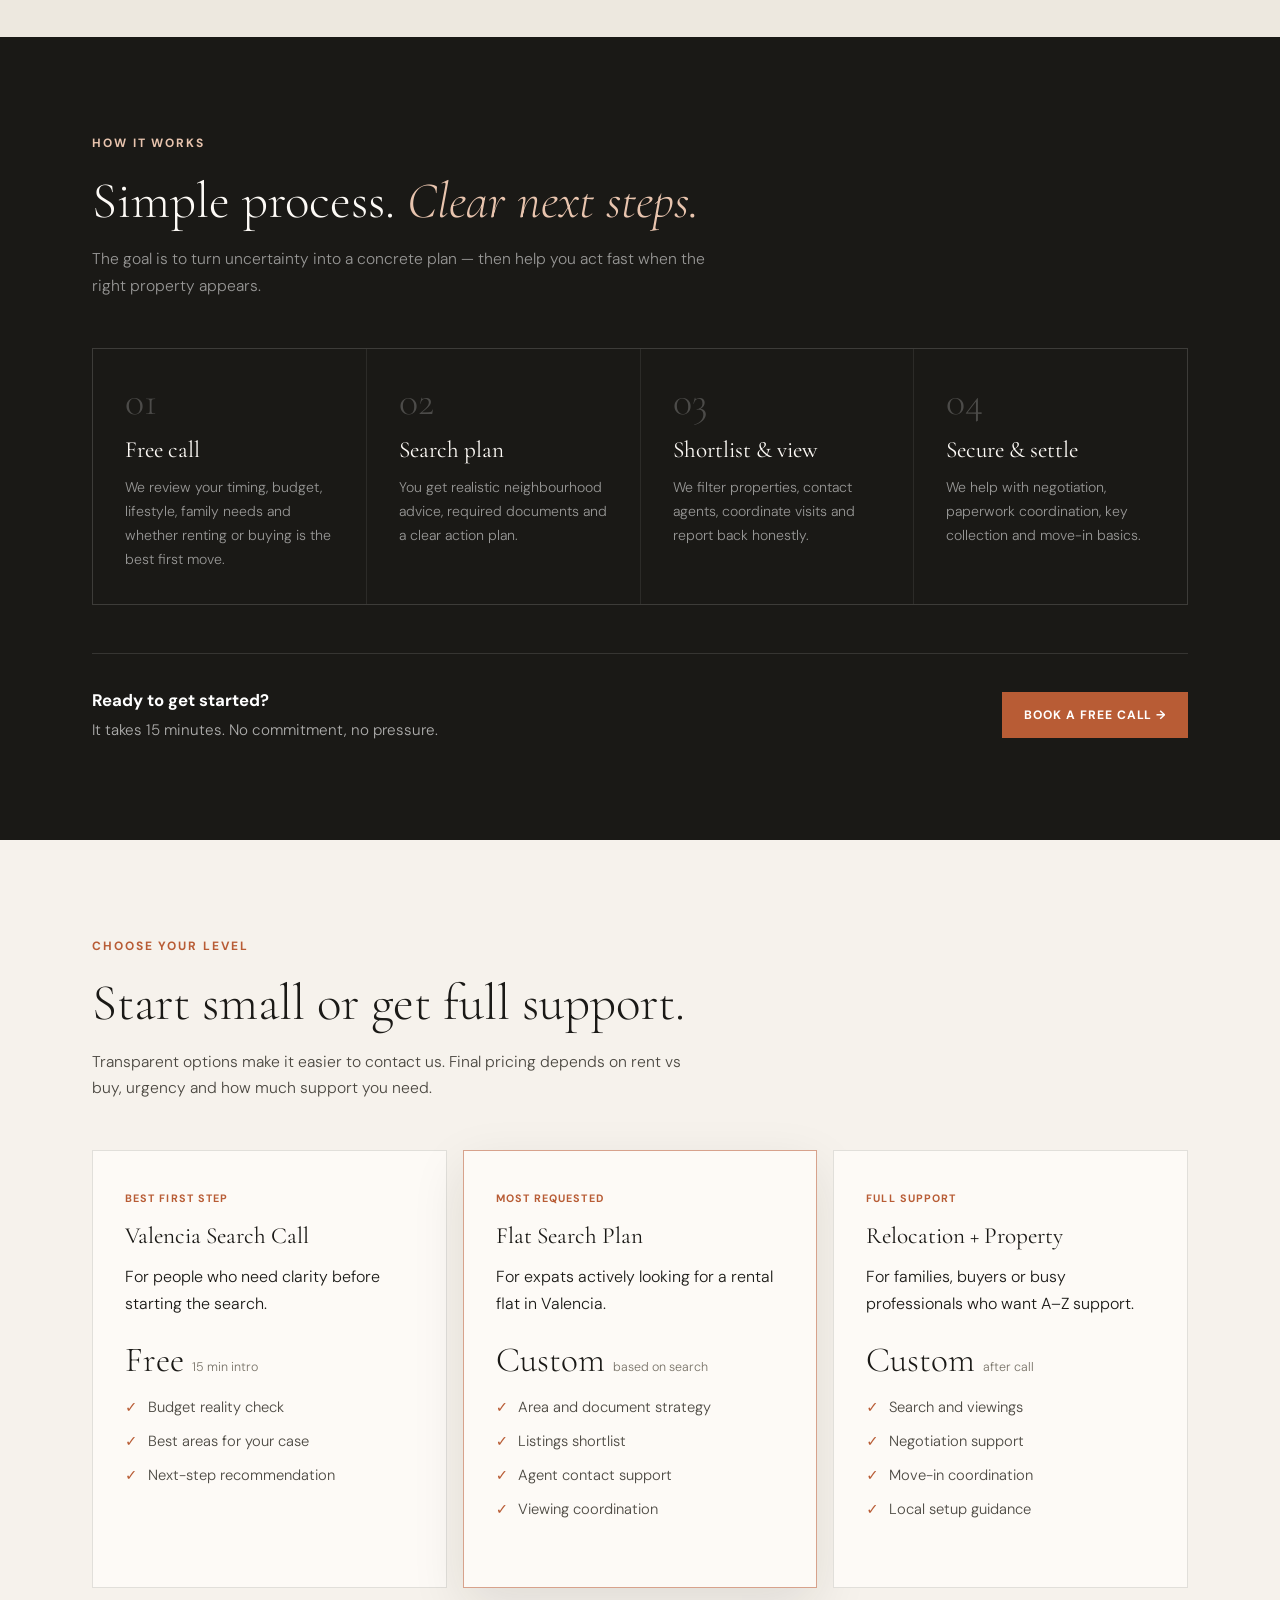
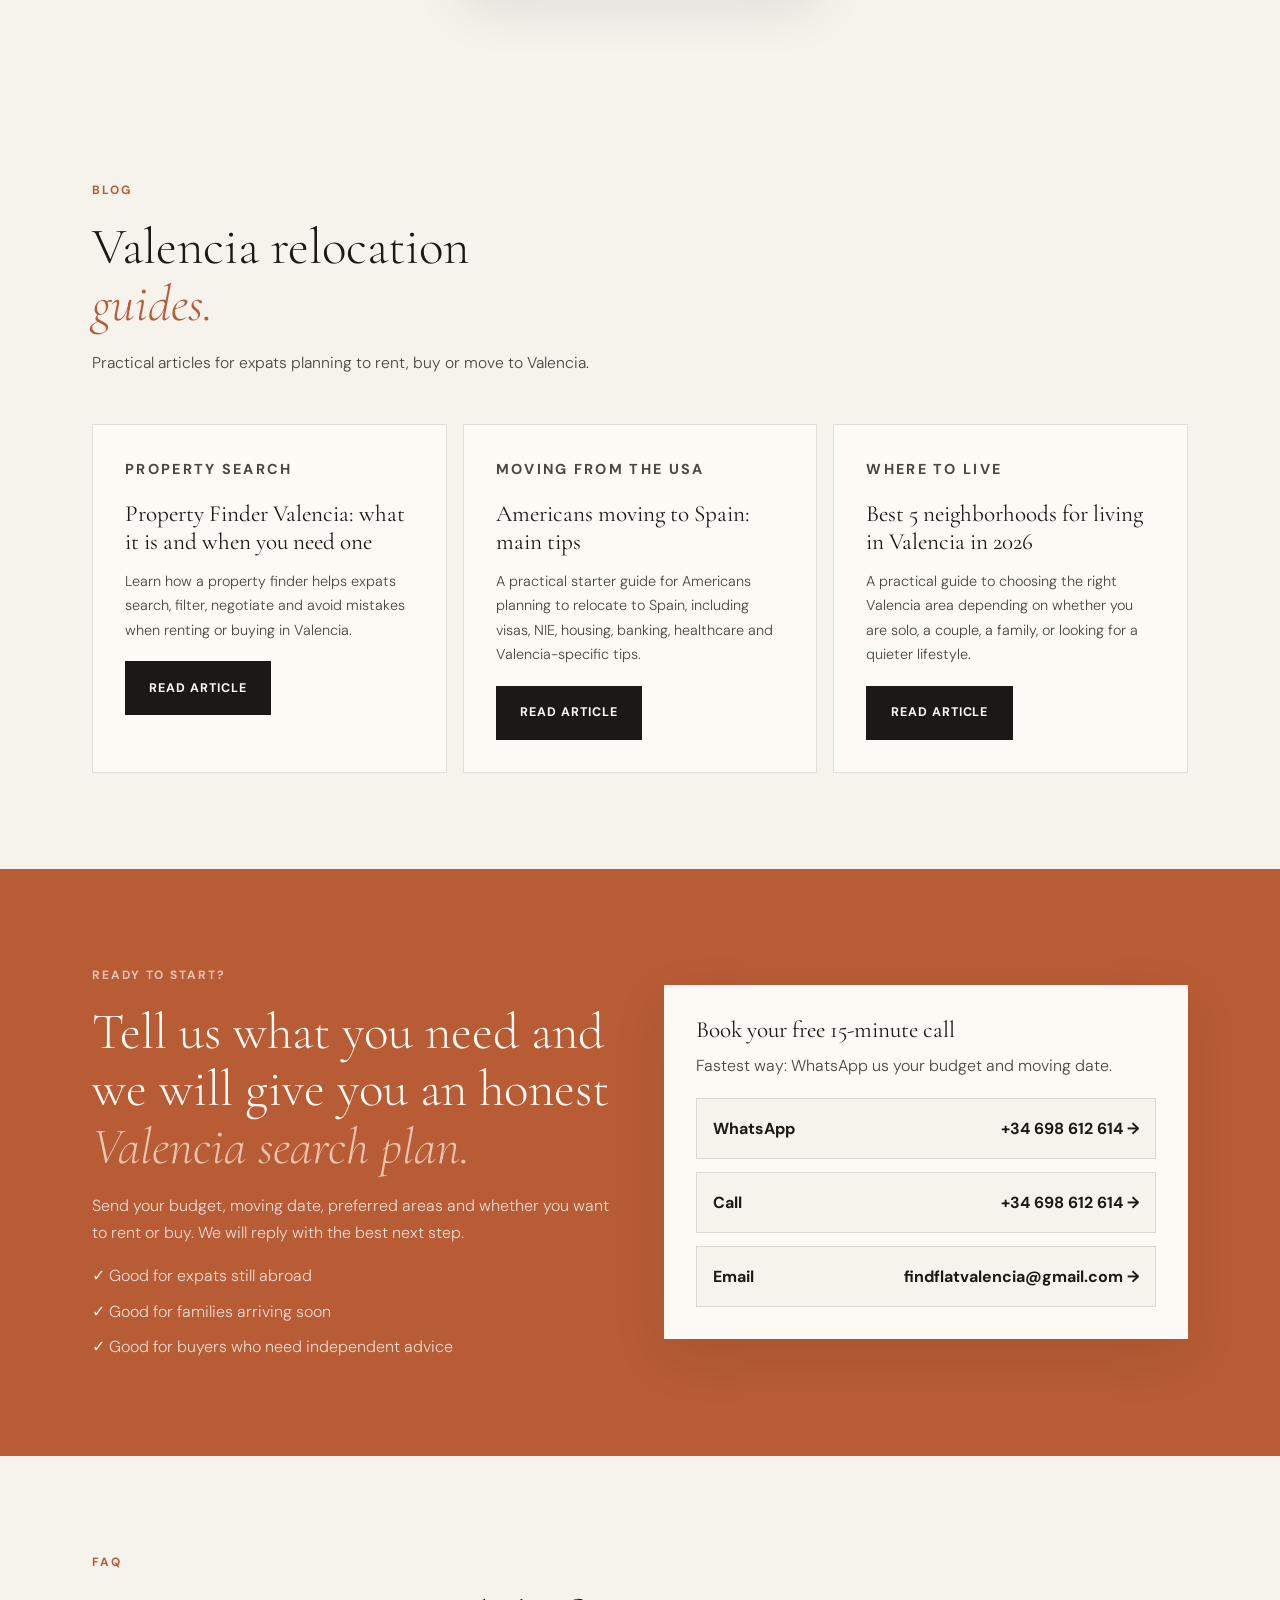
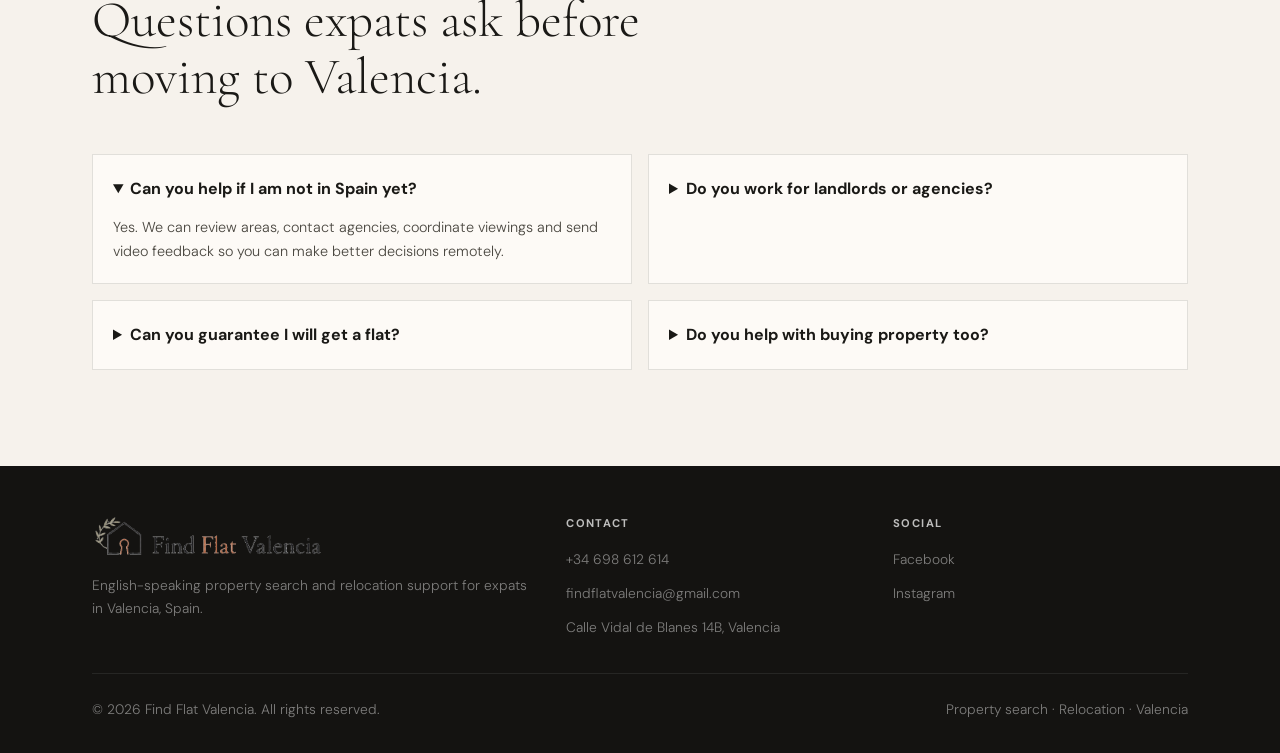
==== commit 45641173: "Add files via upload" ====
--- a/index.html
+++ b/index.html
@@ -15,37 +15,13 @@
  <meta property="og:title" content="Find a Flat in Valencia as an Expat | Find Flat Valencia" />
  <meta property="og:description" content="English-speaking property search and relocation support for expats moving to Valencia." />
  <meta property="og:url" content="https://findflatvalencia.com/" />
- <meta property="og:image" content="https://findflatvalencia.com/valencia-landing-hero-v2.jpg" />
+ <meta property="og:image" content="https://findflatvalencia.com/fbok2-og.jpg" />
  <meta property="og:locale" content="en_GB" />
  <meta property="og:locale:alternate" content="es_ES" />
  <meta name="twitter:card" content="summary_large_image" />
- <meta name="twitter:image" content="https://findflatvalencia.com/valencia-landing-hero-v2.jpg" />
+ <meta name="twitter:image" content="https://findflatvalencia.com/fbok2-og.jpg" />
 
  <!-- FIX: JSON-LD separado del JS — script limpio -->
- <script type="application/ld+json">
- {
-  "@context": "https://schema.org",
-  "@type": "LocalBusiness",
-  "name": "Find Flat Valencia",
-  "description": "English-speaking property search and relocation support for expats in Valencia, Spain.",
-  "url": "https://findflatvalencia.com",
-  "telephone": "+34698612614",
-  "email": "findflatvalencia@gmail.com",
-  "address": {
-   "@type": "PostalAddress",
-   "streetAddress": "Calle Vidal de Blanes 14B",
-   "addressLocality": "Valencia",
-   "addressCountry": "ES"
-  },
-  "areaServed": "Valencia, Spain",
-  "serviceType": ["Flat Search", "Property Search", "Relocation Support", "Property Management"],
-  "sameAs": [
-   "https://www.facebook.com/FindFlatValencia/",
-   "https://www.instagram.com/find_flat_valencia/"
-  ]
- }
- </script>
-
  <!-- Google tag (gtag.js) -->
  <script async src="https://www.googletagmanager.com/gtag/js?id=G-WXRTTDJ2RX"></script>
  <script>
@@ -97,7 +73,7 @@
    display: inline-flex; align-items: center; text-decoration: none; line-height: 1;
    font-family: var(--display); font-size: 1.35rem; font-weight: 500; letter-spacing: .01em; white-space: nowrap;
   }
-  .logo img { display: block; height: 38px; width: auto; object-fit: contain; }
+  .logo img { display: block; height: 48px; width: auto; object-fit: contain; }
   .logo span { color: var(--accent); }
 
   /* Desktop nav links */
@@ -207,7 +183,7 @@
    body { overflow-x: hidden; }
    .site-nav { height: 64px; }
    .nav-inner { height: 64px; padding: 0 1rem; }
-   .logo img { height: 30px; }
+   .logo img { height: 38px; }
    .nav-links { display: none; }
    .nav-cta { display: none; }
 
@@ -327,7 +303,7 @@
     border-bottom: 1px solid var(--border);
     flex-shrink: 0;
   }
-  #hbg-panel .ph-head img { height: 28px; width: auto; }
+  #hbg-panel .ph-head img { height: 35px; width: auto; }
   #hbg-close {
     width: 36px;
     height: 36px;
@@ -439,6 +415,76 @@
   }
 
   </style>
+<script type="application/ld+json">
+{
+  "@context": "https://schema.org",
+  "@type": "LocalBusiness",
+  "name": "Find Flat Valencia",
+  "description": "English-speaking property search and relocation support for expats in Valencia, Spain.",
+  "url": "https://findflatvalencia.com",
+  "telephone": "+34698612614",
+  "email": "findflatvalencia@gmail.com",
+  "address": {
+    "@type": "PostalAddress",
+    "streetAddress": "Calle Vidal de Blanes 14B",
+    "addressLocality": "Valencia",
+    "addressCountry": "ES"
+  },
+  "areaServed": "Valencia, Spain",
+  "serviceType": [
+    "Flat Search",
+    "Property Search",
+    "Relocation Support",
+    "Property Management"
+  ],
+  "sameAs": [
+    "https://www.facebook.com/FindFlatValencia/",
+    "https://www.instagram.com/find_flat_valencia/"
+  ],
+  "image": "https://findflatvalencia.com/fbok2-og.jpg"
+}
+</script>
+<script type="application/ld+json">
+{
+  "@context": "https://schema.org",
+  "@type": "FAQPage",
+  "mainEntity": [
+    {
+      "@type": "Question",
+      "name": "Can you help if I am not in Spain yet?",
+      "acceptedAnswer": {
+        "@type": "Answer",
+        "text": "Yes. We can review areas, contact agencies, coordinate viewings and send video feedback so you can make better decisions remotely."
+      }
+    },
+    {
+      "@type": "Question",
+      "name": "Do you work for landlords or agencies?",
+      "acceptedAnswer": {
+        "@type": "Answer",
+        "text": "No. Find Flat Valencia gives independent support for expats, renters and buyers looking for a property in Valencia."
+      }
+    },
+    {
+      "@type": "Question",
+      "name": "Can you guarantee I will get a flat?",
+      "acceptedAnswer": {
+        "@type": "Answer",
+        "text": "No one can honestly guarantee that. We help you prepare better, act faster and avoid unsuitable options."
+      }
+    },
+    {
+      "@type": "Question",
+      "name": "Do you help with buying property too?",
+      "acceptedAnswer": {
+        "@type": "Answer",
+        "text": "Yes. We can support international buyers with search strategy, area advice, viewings, local contacts and practical steps."
+      }
+    }
+  ]
+}
+</script>
+  <link rel="stylesheet" href="style.css" />
 </head>
 <body>
 
@@ -721,7 +767,7 @@
     <h3>Book your free 15-minute call</h3>
     <p>Fastest way: WhatsApp us your budget and moving date.</p>
     <div class="contact-options">
-     <a href="https://wa.me/34698612614?text=Hi%20Find%20Flat%20Valencia%2C%20I%20would%20like%20a%20free%2015-minute%20call.%20My%20budget%20is%3A%20" target="_blank" rel="noopener"><span>WhatsApp</span><span>+34 698 612 614 →</span></a>
+     <a href="https://docs.google.com/forms/d/e/1FAIpQLSdxXPG-dzI2IXyH8CfDdJmxdlSp20rvUesakMLwTe5v26tiOw/viewform?usp=publish-editor" target="_blank" rel="noopener"><span>WhatsApp</span><span>+34 698 612 614 →</span></a>
      <a href="tel:+34698612614"><span>Call</span><span>+34 698 612 614 →</span></a>
      <a href="mailto:findflatvalencia@gmail.com?subject=Free%2015-minute%20call%20-%20Valencia%20flat%20search&body=Hi%20Find%20Flat%20Valencia%2C%0A%0AI%20would%20like%20to%20book%20a%20free%2015-minute%20call.%0A%0AMoving%20date%3A%0ABudget%3A%0ARent%20or%20buy%3A%0APreferred%20areas%3A%0A%0AThank%20you!"><span>Email</span><span>findflatvalencia@gmail.com →</span></a>
     </div>
@@ -817,5 +863,6 @@
   });
 })();
 </script>
+  <script src="script.js" defer></script>
 </body>
 </html>
--- a/style.css
+++ b/style.css
@@ -0,0 +1,23 @@
+/* Shared safe overrides. Main visual CSS remains inside each HTML file to avoid breaking layout. */
+img { max-width: 100%; height: auto; }
+a[href*="docs.google.com/forms"] { cursor: pointer; }
+
+/* Logo size update: +25% bigger on desktop and mobile */
+.logo img {
+  height: 48px;
+}
+#hbg-panel .ph-head img {
+  height: 38px;
+}
+@media (max-width: 860px) {
+  .logo img {
+    height: 38px;
+    max-width: 240px;
+  }
+}
+@media (max-width: 480px) {
+  .logo img {
+    height: 36px;
+    max-width: 230px;
+  }
+}
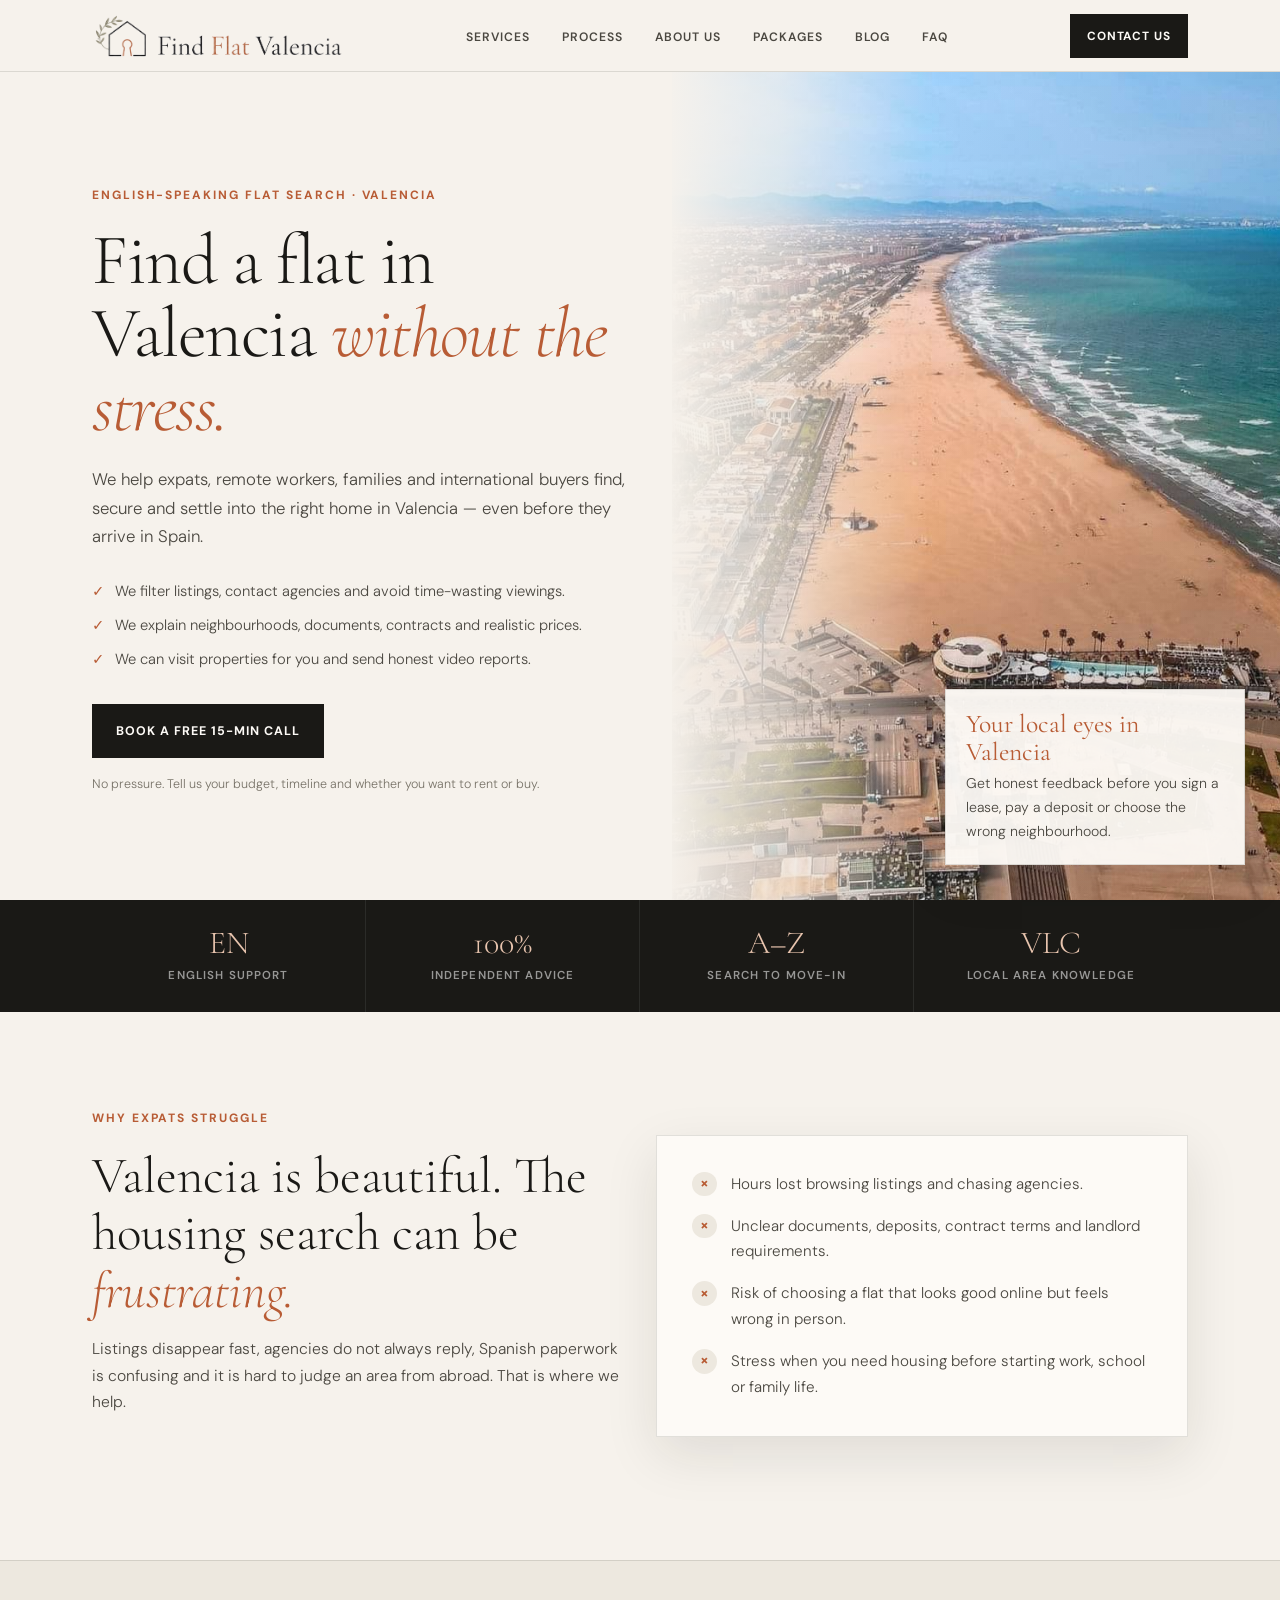
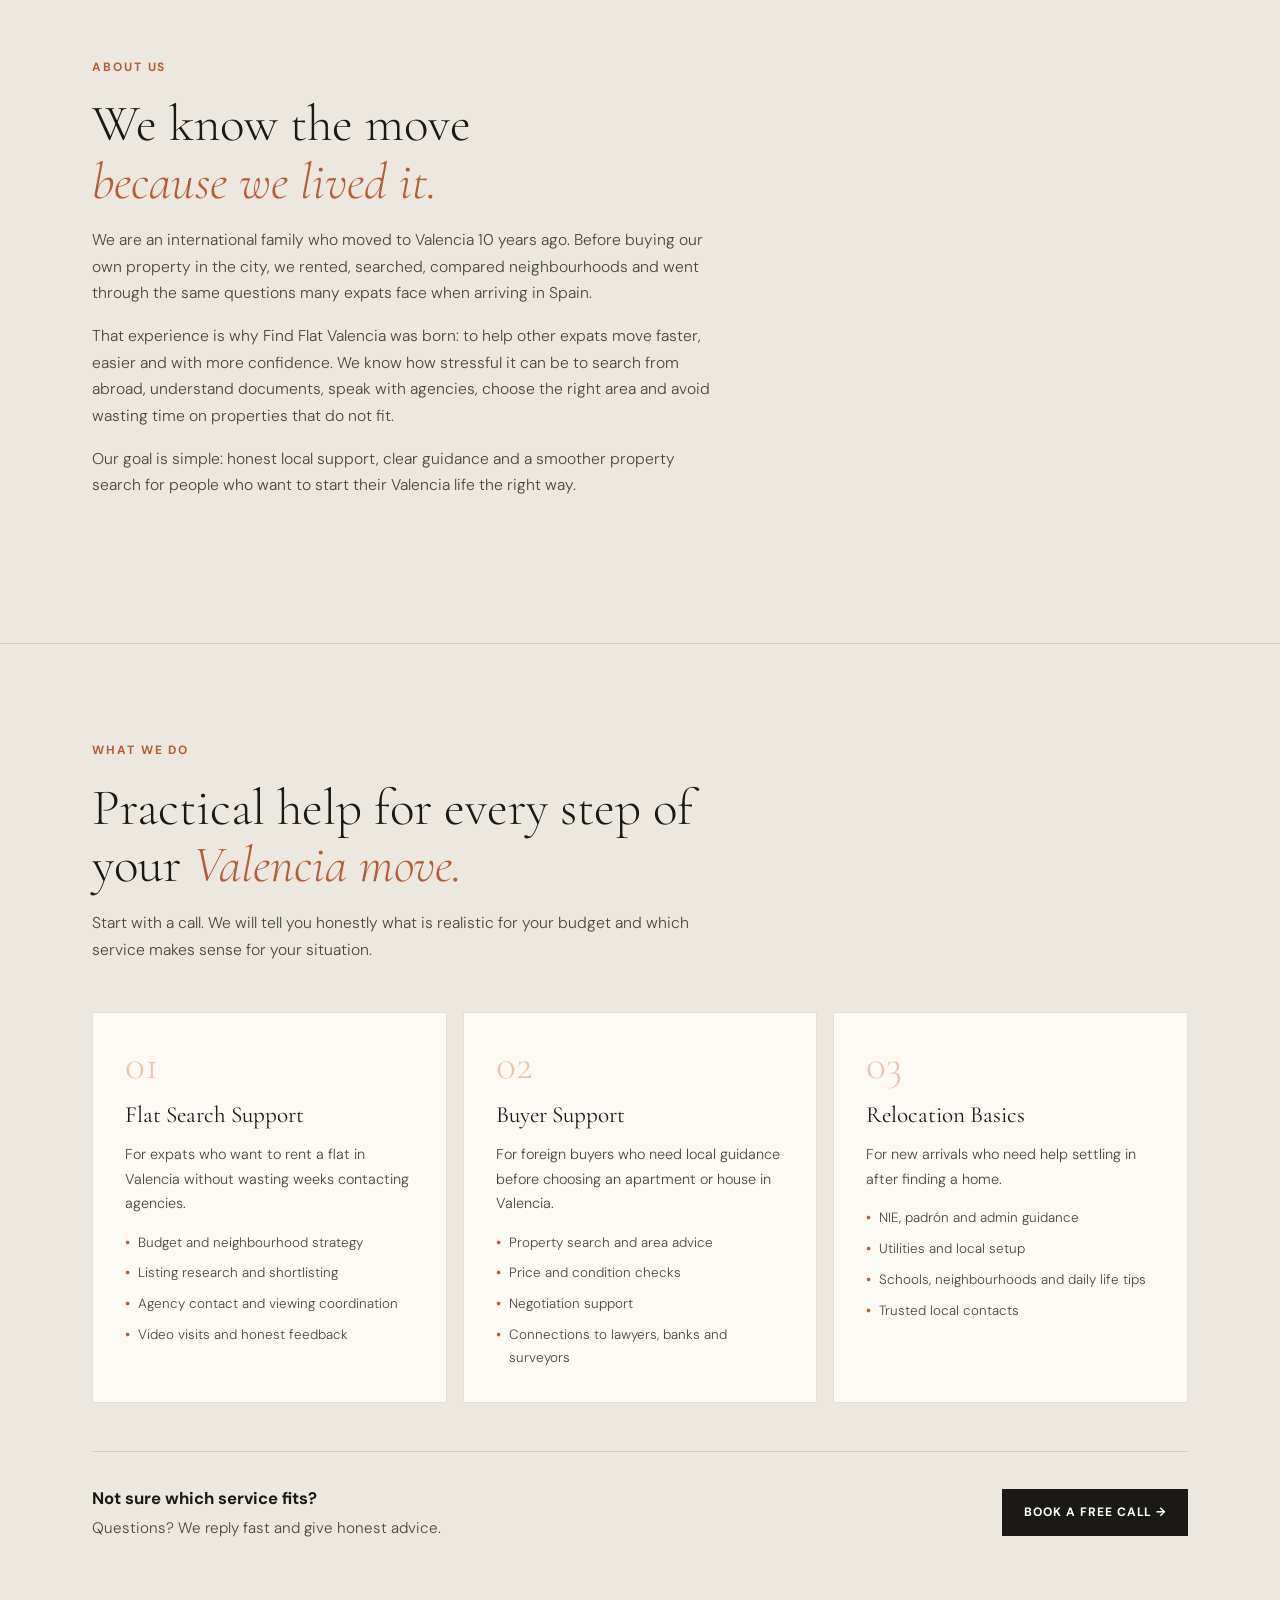
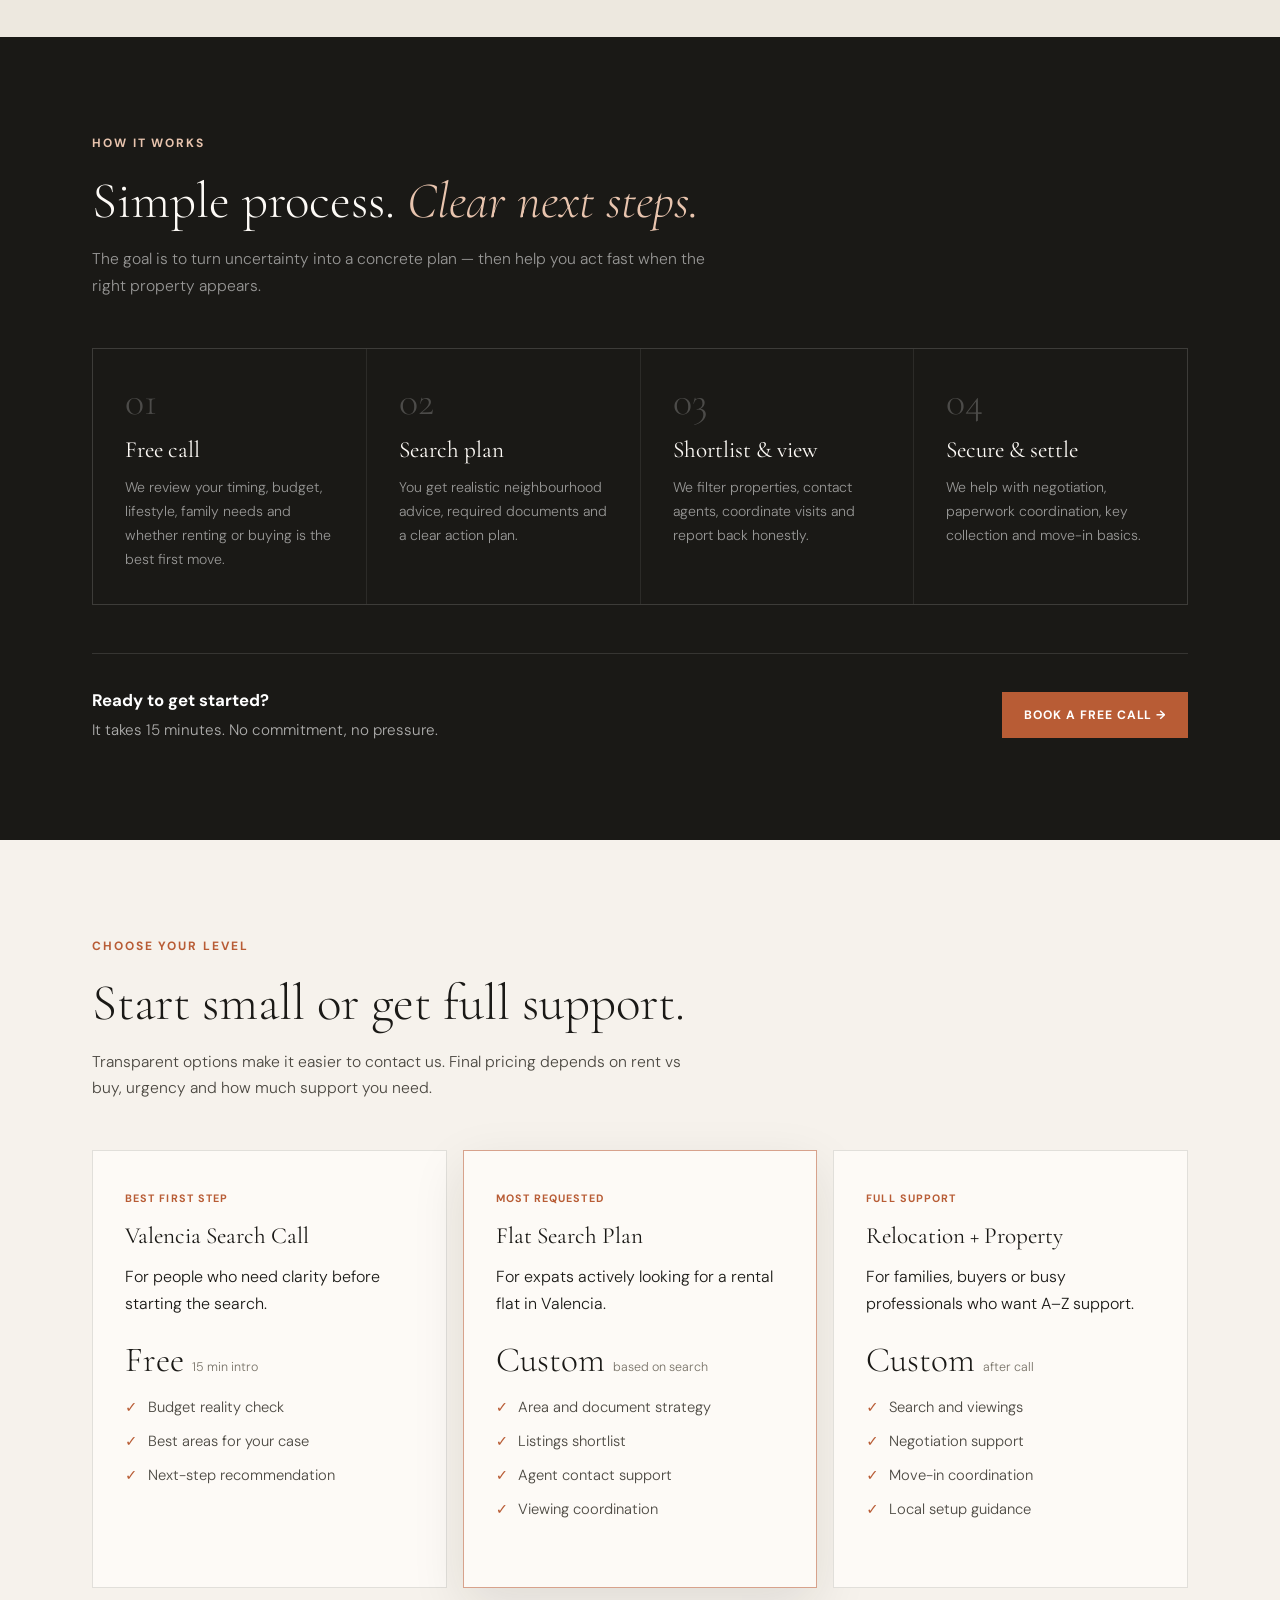
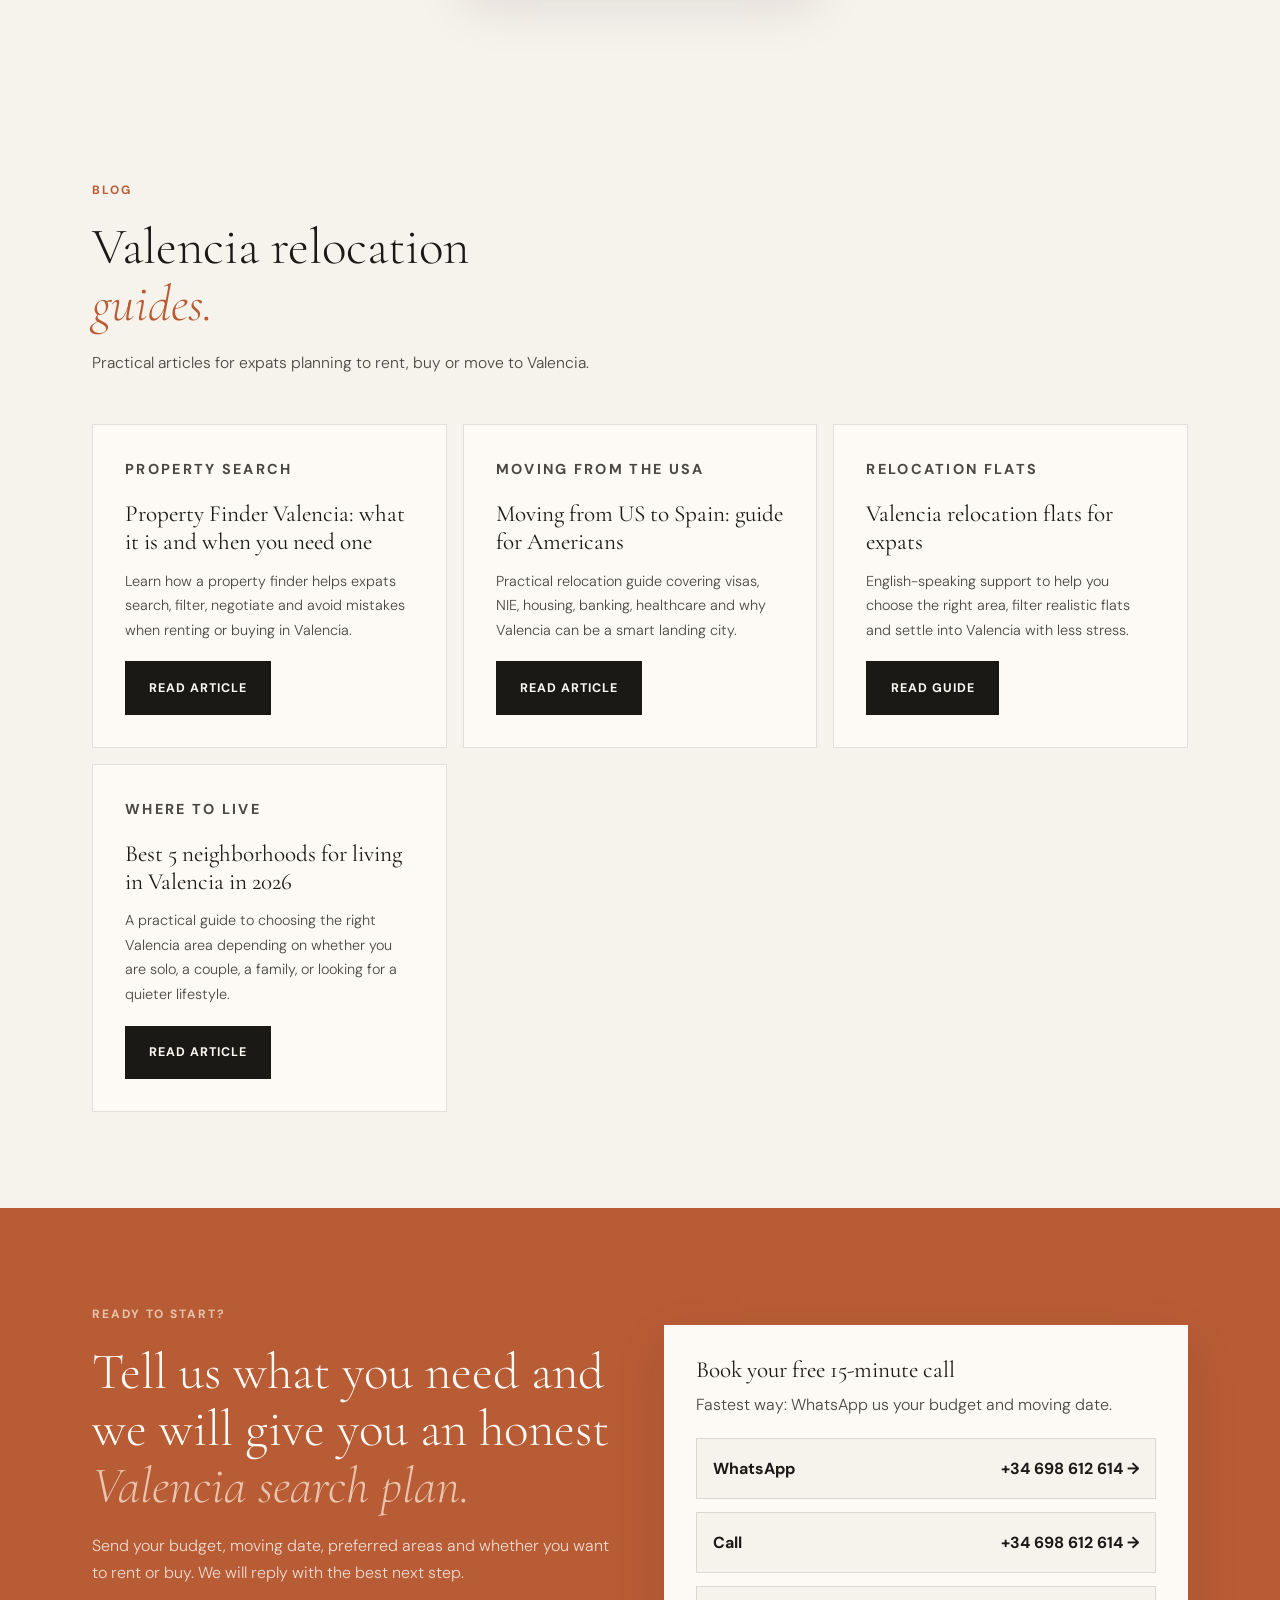
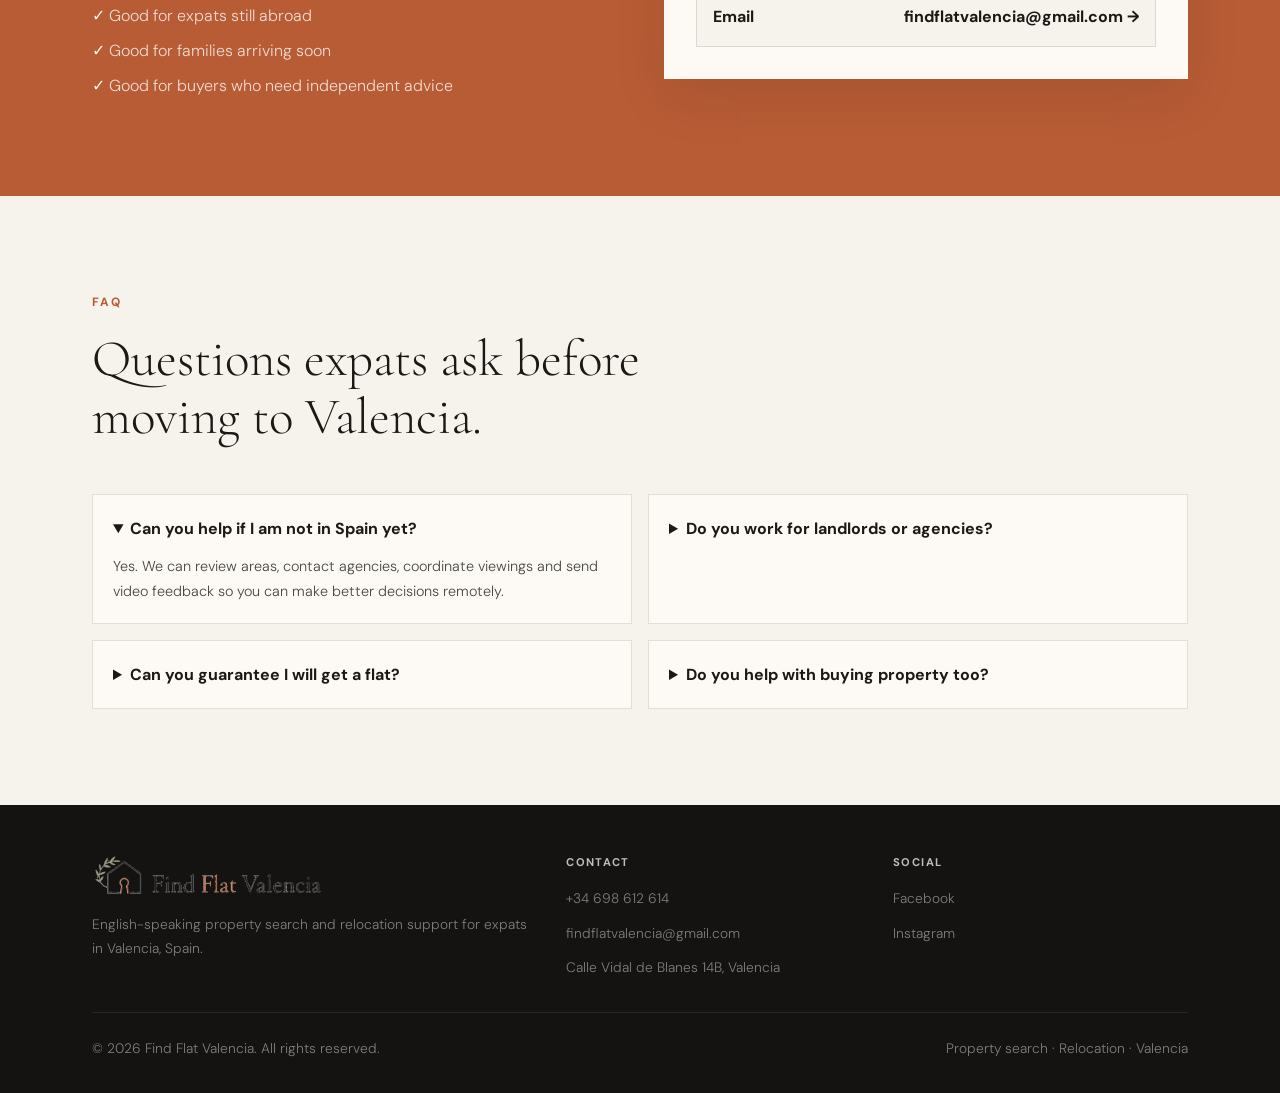
==== commit 923844d3: "Add files via upload" ====
--- a/index.html
+++ b/index.html
@@ -733,12 +733,21 @@
     </article>
     <article class="card">
      <p class="eyebrow">Moving from the USA</p>
-     <h3>Americans moving to Spain: main tips</h3>
-     <p>A practical starter guide for Americans planning to relocate to Spain, including visas, NIE, housing, banking, healthcare and Valencia-specific tips.</p>
+     <h3>Moving from US to Spain: guide for Americans</h3>
+     <p>Practical relocation guide covering visas, NIE, housing, banking, healthcare and why Valencia can be a smart landing city.</p>
      <div class="actions" style="margin-top:1.2rem;">
       <a class="btn btn-primary" href="americans-moving-to-spain-main-tips.html">Read article</a>
      </div>
     </article>
+    <article class="card">
+     <p class="eyebrow">Relocation flats</p>
+     <h3>Valencia relocation flats for expats</h3>
+     <p>English-speaking support to help you choose the right area, filter realistic flats and settle into Valencia with less stress.</p>
+     <div class="actions" style="margin-top:1.2rem;">
+      <a class="btn btn-primary" href="valencia-relocation-flats.html">Read guide</a>
+     </div>
+    </article>
+
     <article class="card">
      <p class="eyebrow">Where to live</p>
      <h3>Best 5 neighborhoods for living in Valencia in 2026</h3>
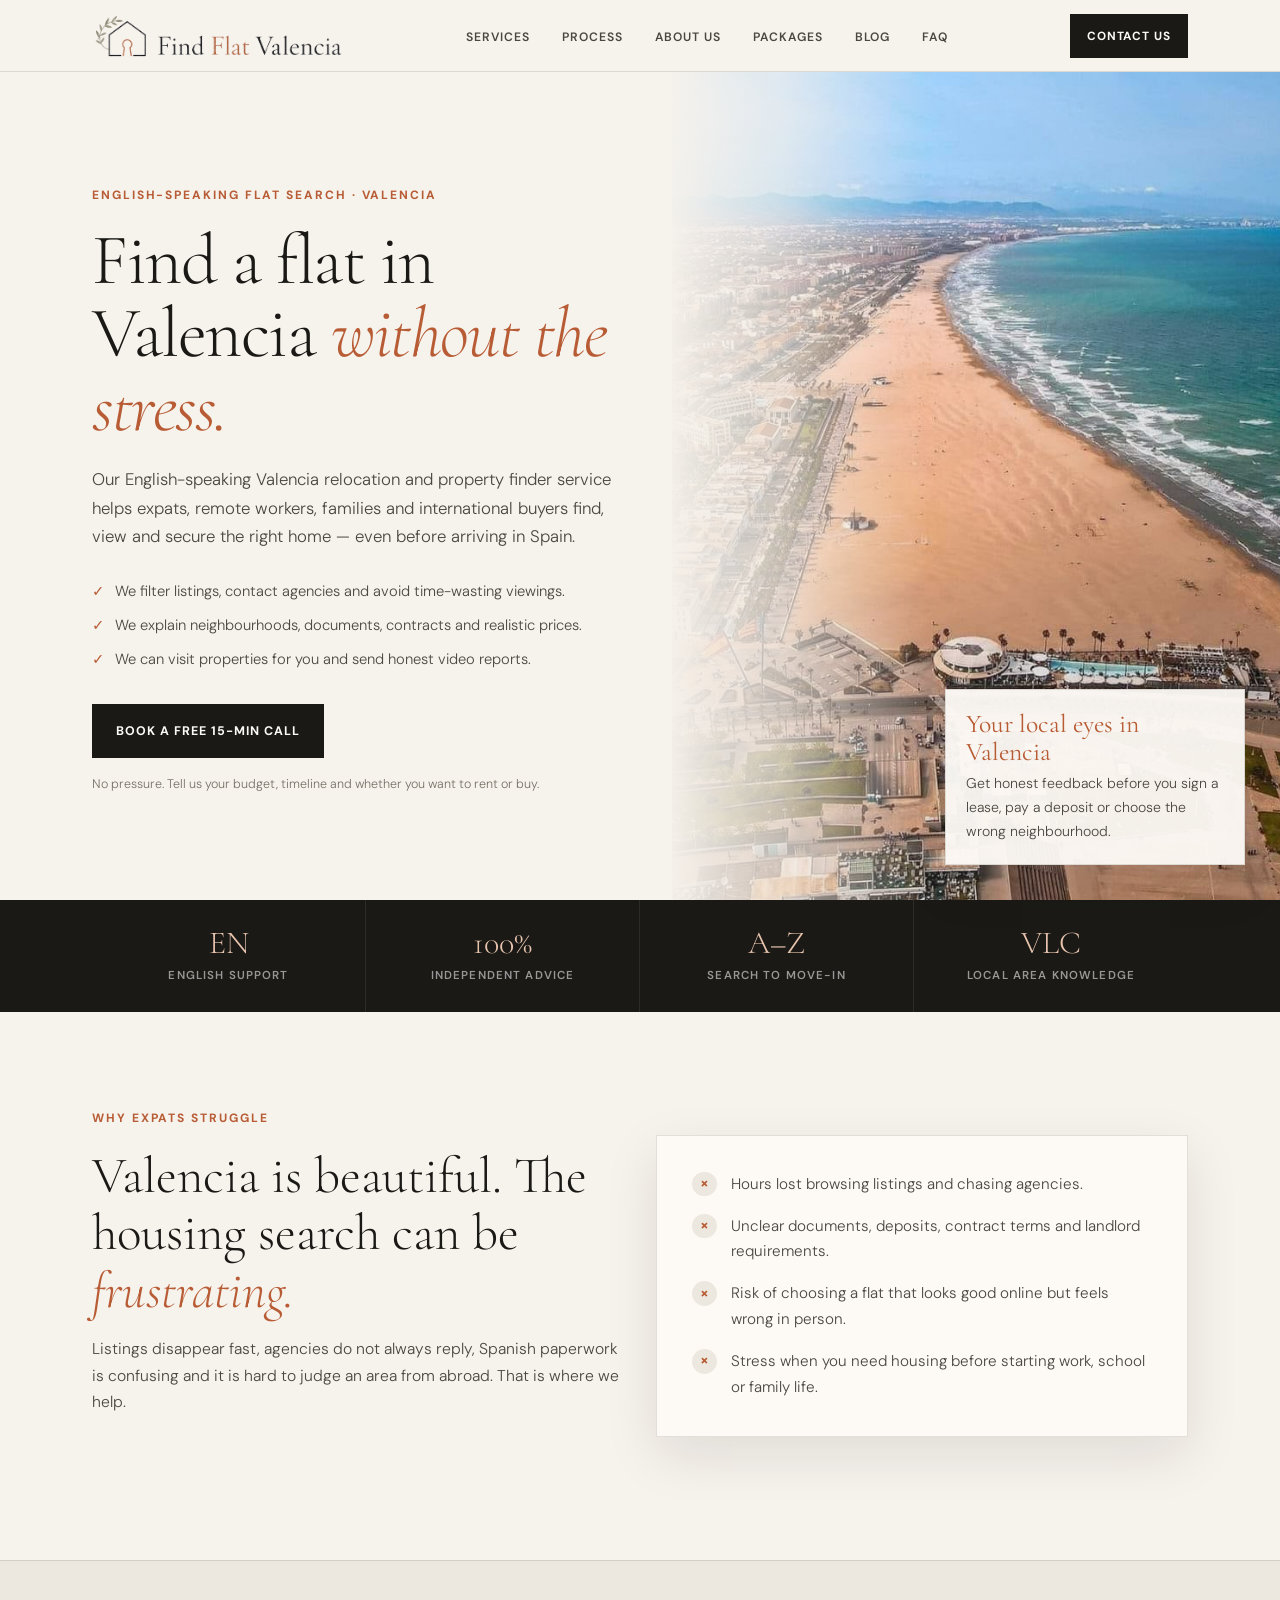
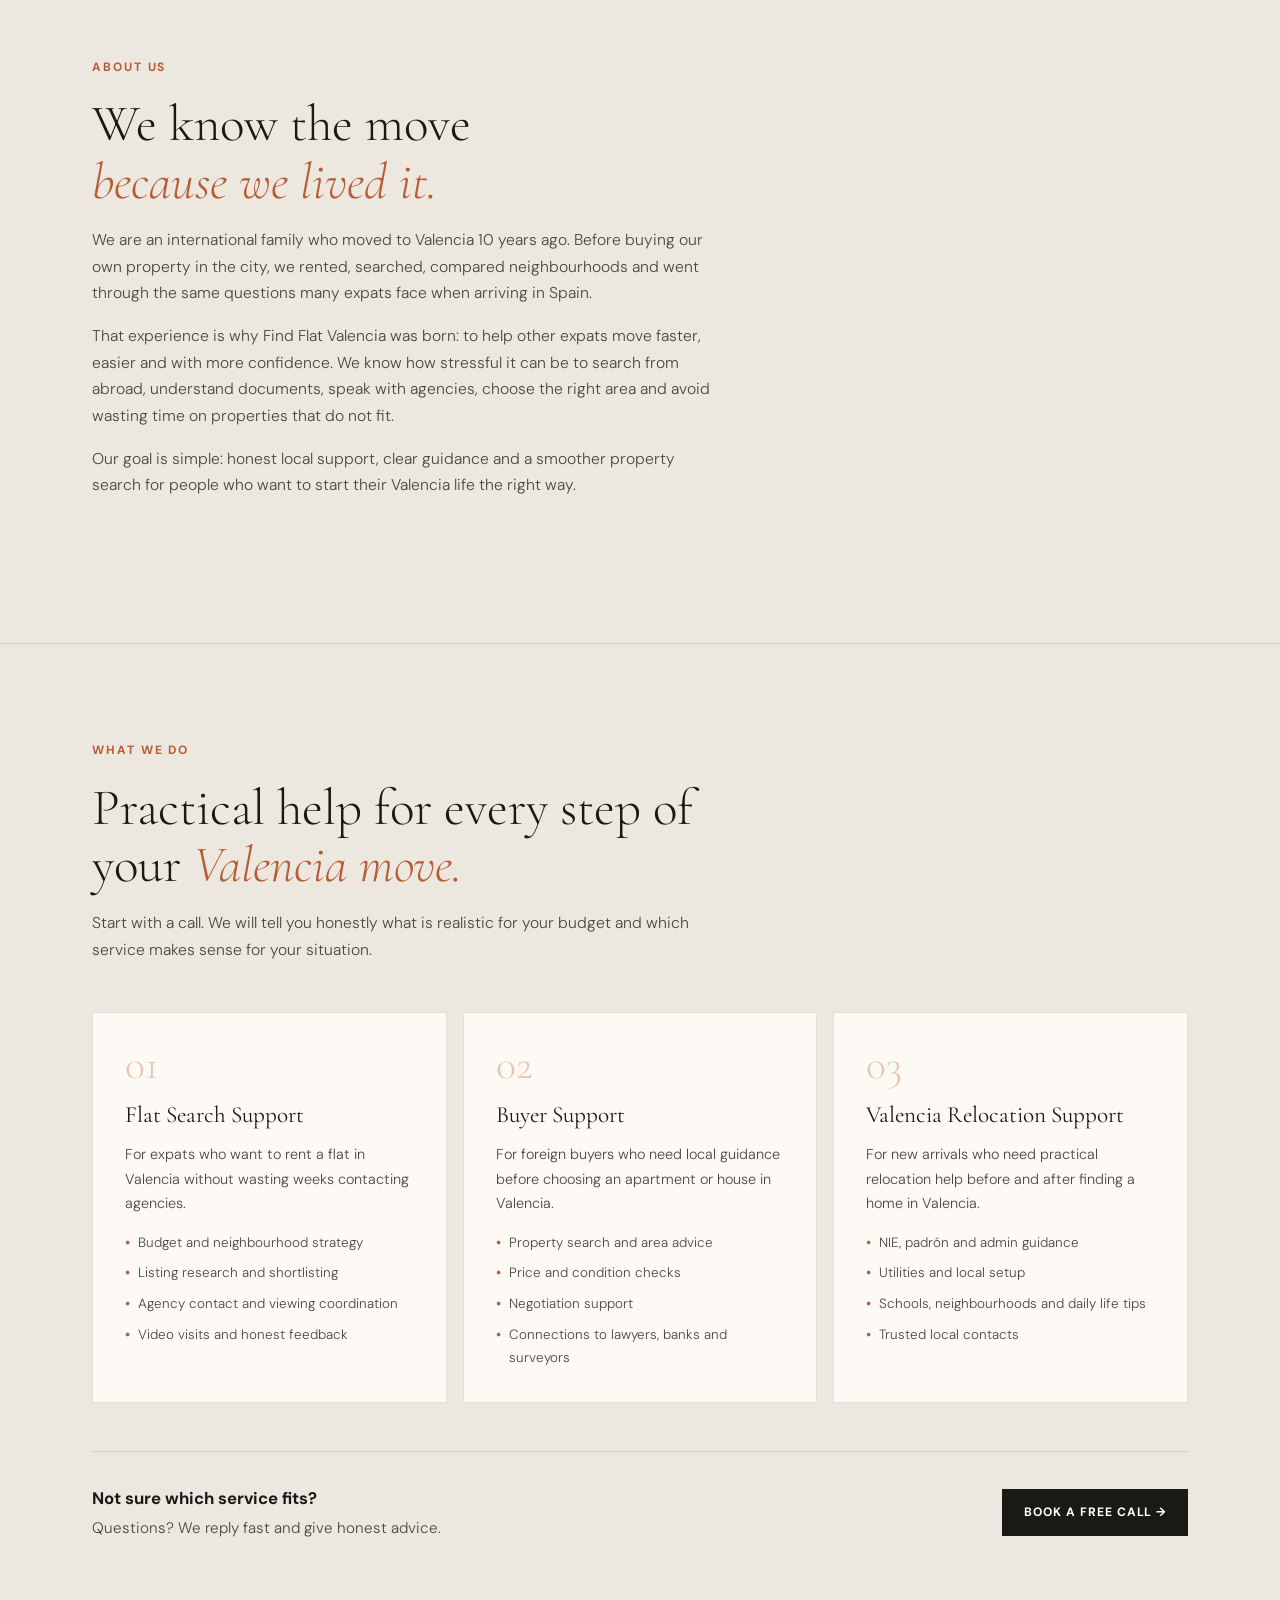
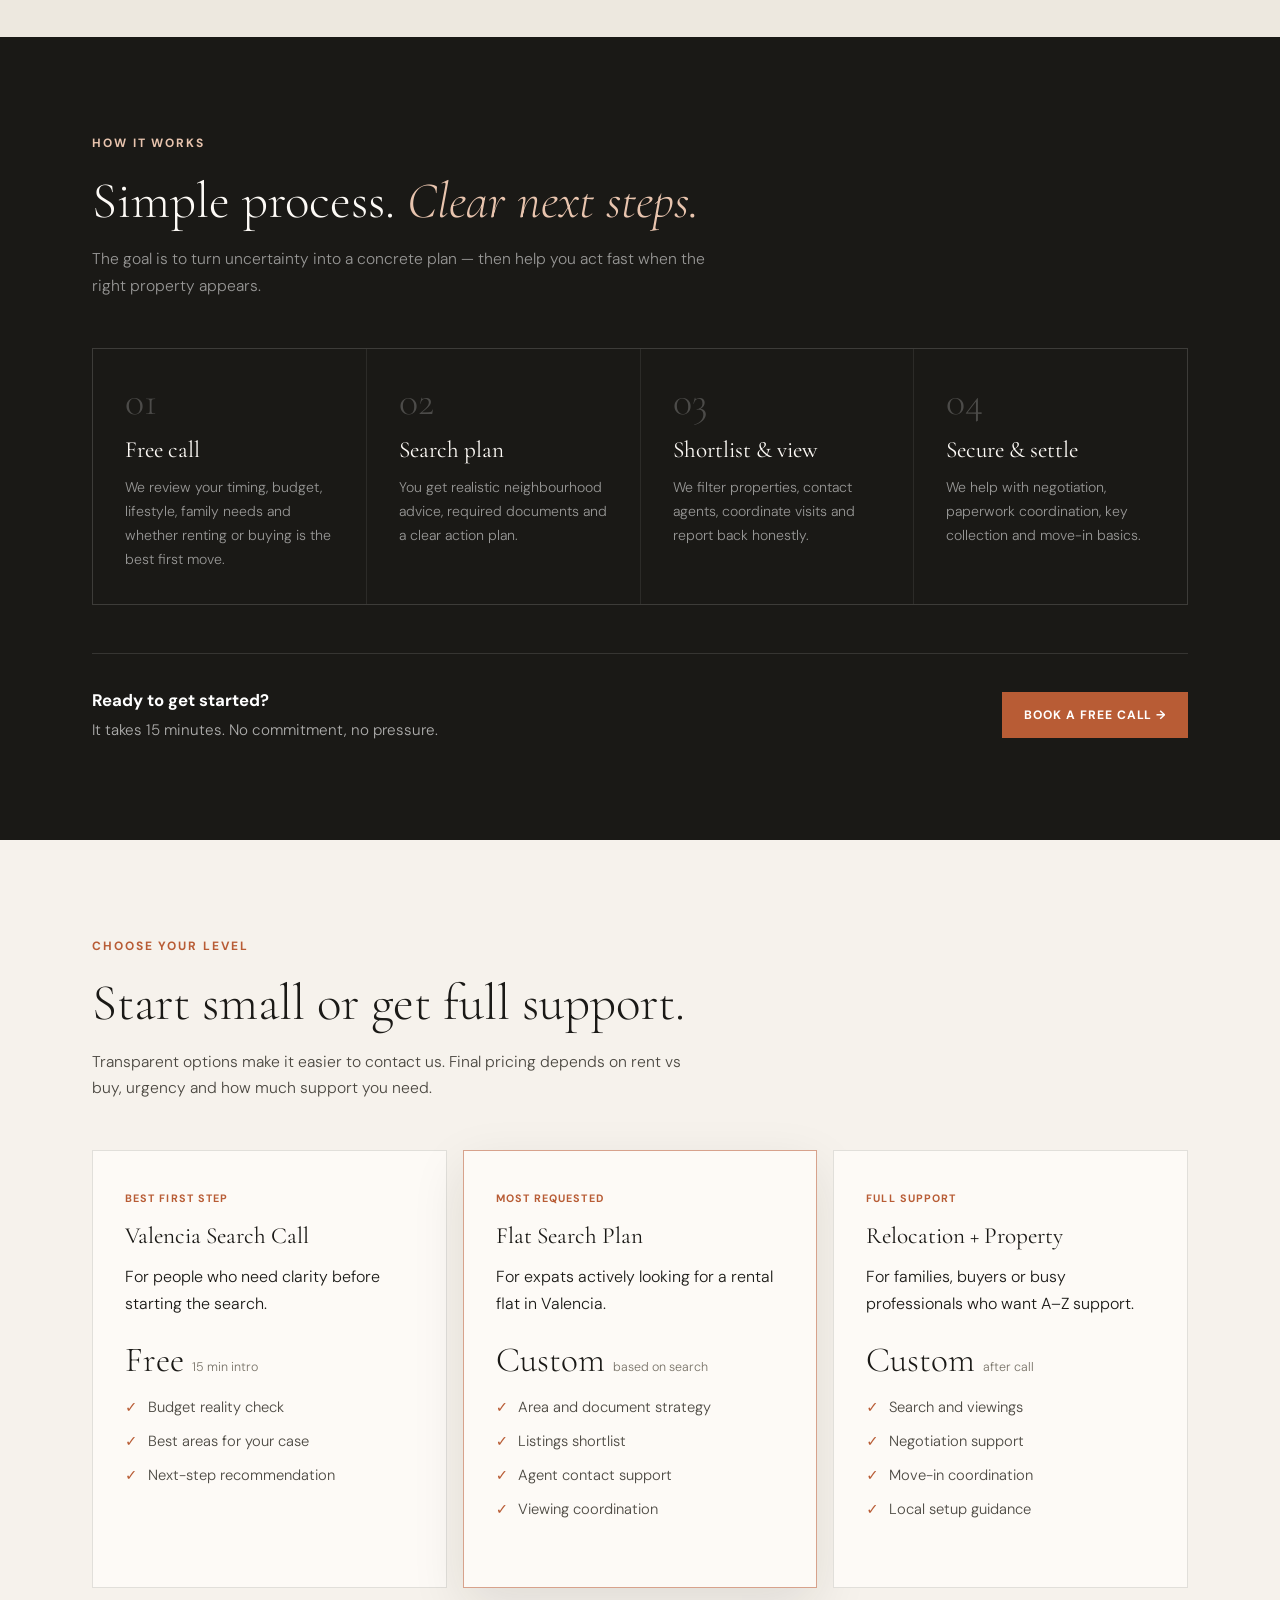
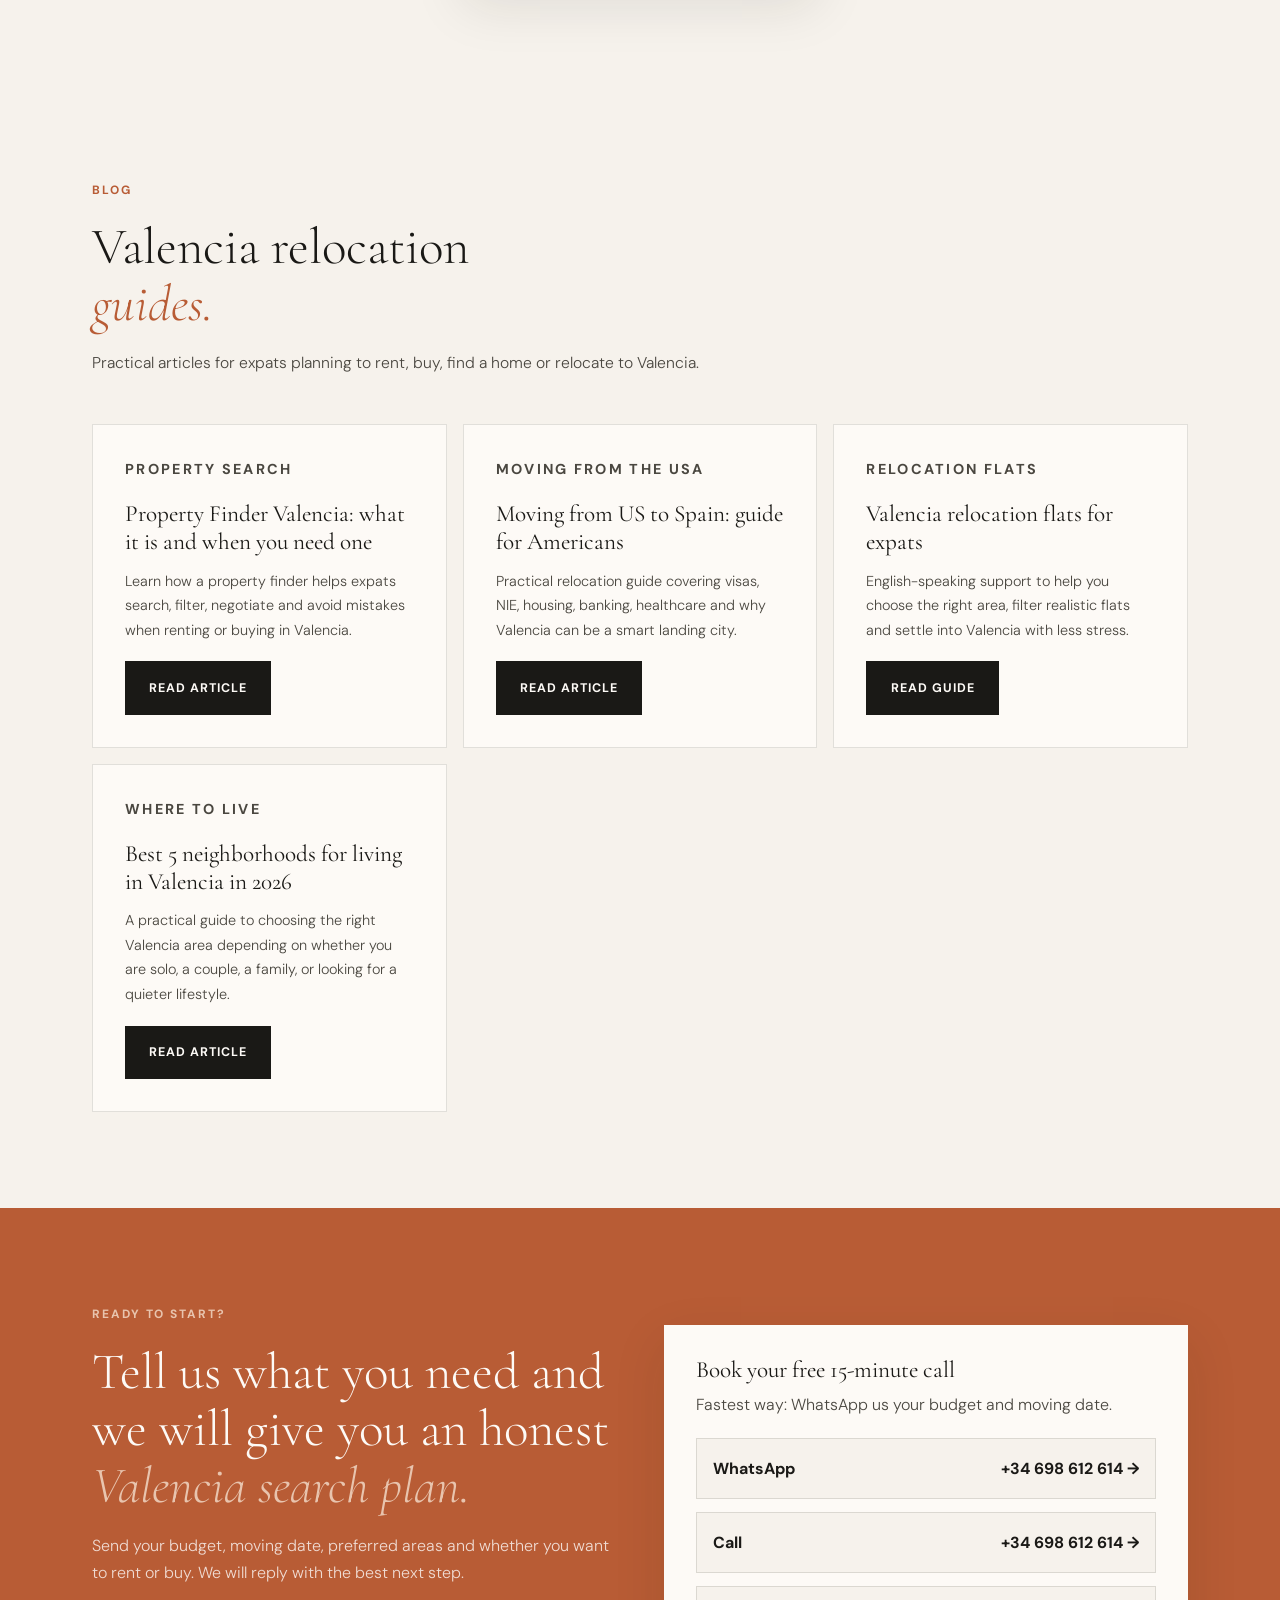
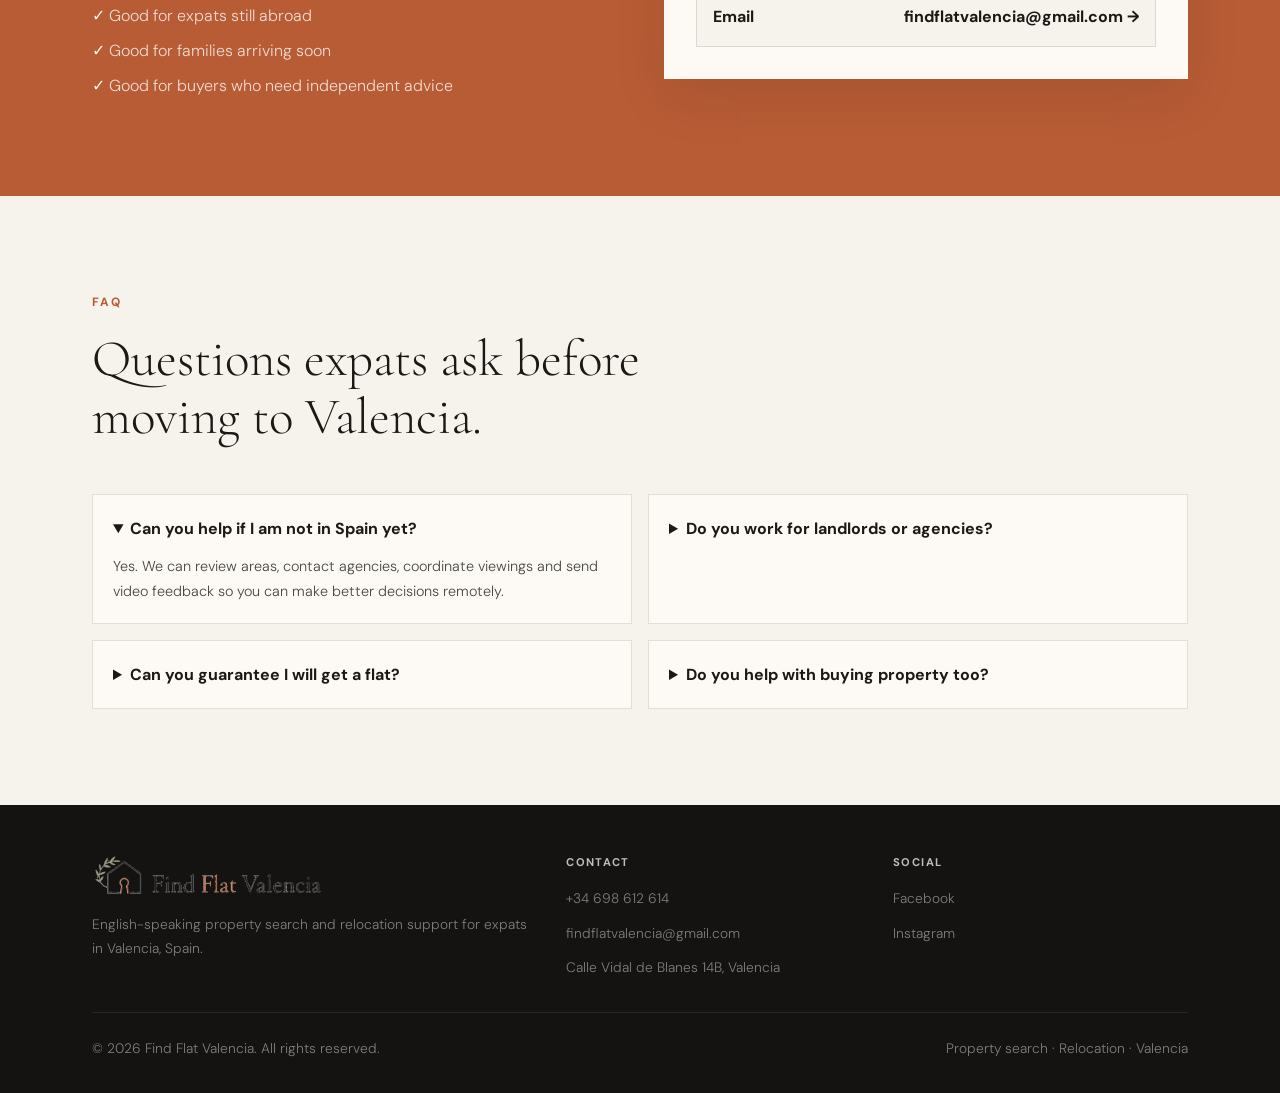
==== commit f1b13dcf: "Add files via upload" ====
--- a/index.html
+++ b/index.html
@@ -4,16 +4,25 @@
  <meta charset="UTF-8" />
  <meta name="viewport" content="width=device-width, initial-scale=1.0" />
 
- <title>Find a Flat in Valencia as an Expat | Find Flat Valencia</title>
- <meta name="description" content="English-speaking flat search and relocation support in Valencia, Spain. We help expats rent or buy with local guidance, property filtering, viewings, negotiation and move-in support." />
+ <title>Find a Flat in Valencia | Relocation &amp; Property Finder</title>
+ <meta name="description" content="Find a flat in Valencia with English-speaking relocation and property finder support. We help expats search, view, negotiate and secure rentals or homes." />
  <meta name="keywords" content="find flat Valencia, property finder Valencia, rent flat Valencia expats, Valencia relocation service, apartment finder Valencia, buying property Valencia foreigner" />
  <link rel="canonical" href="https://findflatvalencia.com/" />
- <link rel="sitemap" type="application/xml" href="/sitemap.xml" />
+  <!-- Favicons / browser tab icon -->
+  <link rel="icon" href="/favicon.ico" sizes="any" />
+  <link rel="icon" type="image/png" sizes="16x16" href="/favicon-16x16.png" />
+  <link rel="icon" type="image/png" sizes="32x32" href="/favicon-32x32.png" />
+  <link rel="icon" type="image/png" sizes="48x48" href="/favicon-48x48.png" />
+  <link rel="icon" type="image/png" sizes="96x96" href="/favicon-96x96.png" />
+  <link rel="apple-touch-icon" sizes="180x180" href="/apple-touch-icon.png" />
+  <link rel="manifest" href="/site.webmanifest" />
+  <meta name="theme-color" content="#F6F2EC" />
+<link rel="sitemap" type="application/xml" href="/sitemap.xml" />
 
  <!-- FIX: og:image añadido + og:locale corregido -->
  <meta property="og:type" content="website" />
- <meta property="og:title" content="Find a Flat in Valencia as an Expat | Find Flat Valencia" />
- <meta property="og:description" content="English-speaking property search and relocation support for expats moving to Valencia." />
+ <meta property="og:title" content="Find a Flat in Valencia | Relocation &amp; Property Finder" />
+ <meta property="og:description" content="English-speaking Valencia relocation and property finder support for expats looking to rent or buy." />
  <meta property="og:url" content="https://findflatvalencia.com/" />
  <meta property="og:image" content="https://findflatvalencia.com/fbok2-og.jpg" />
  <meta property="og:locale" content="en_GB" />
@@ -502,42 +511,46 @@
       <li><a href="#faq">FAQ</a></li>
     </ul>
     <a class="nav-cta" href="#contact">Contact us</a>
-    <button id="hbg-btn" aria-label="Open menu" aria-expanded="false">
-      <span class="bar"></span>
-      <span class="bar"></span>
-      <span class="bar"></span>
-    </button>
-  </div>
+    <button class="ffv-menu-btn" type="button" aria-label="Open menu" aria-expanded="false">
+  <span></span>
+  <span></span>
+  <span></span>
+</button>
+</div>
 </nav>
 
-<!-- HAMBURGER OVERLAY — direct child of body, fully independent from nav -->
-<div id="hbg-overlay" role="dialog" aria-modal="true" aria-label="Site navigation">
-  <div id="hbg-panel">
-    <div class="ph-head">
+
+<div class="ffv-mobile-overlay" aria-hidden="true">
+  <div class="ffv-mobile-panel" role="dialog" aria-modal="true" aria-label="Mobile navigation">
+    <div class="ffv-mobile-head">
       <img src="find-flat-valencia-logo-official.png" alt="Find Flat Valencia">
-      <button id="hbg-close" aria-label="Close menu">&#x2715;</button>
+      <button class="ffv-close-btn" type="button" aria-label="Close menu">×</button>
     </div>
-    <nav aria-label="Mobile navigation">
+    <nav class="ffv-mobile-nav" aria-label="Mobile navigation">
       <ul>
-        <li><a href="#services">Services</a></li>
-        <li><a href="#process">Process</a></li>
-        <li><a href="#about">About us</a></li>
-        <li><a href="#packages">Packages</a></li>
-        <li><a href="#areas">Blog</a></li>
-        <li><a href="#faq">FAQ</a></li>
+        <li><a href="index.html#services">Services</a></li>
+        <li><a href="index.html#process">Process</a></li>
+        <li><a href="index.html#about">About us</a></li>
+        <li><a href="index.html#packages">Packages</a></li>
+        <li><a href="index.html#areas">Blog</a></li>
+        <li><a href="index.html#faq">FAQ</a></li>
+        <li><a href="valencia-relocation-flats.html">Relocation flats</a></li>
+        <li><a href="contact/">Contact</a></li>
       </ul>
     </nav>
-    <div class="ph-cta">
-      <a href="https://docs.google.com/forms/d/e/1FAIpQLSdxXPG-dzI2IXyH8CfDdJmxdlSp20rvUesakMLwTe5v26tiOw/viewform?usp=publish-editor" target="_blank" rel="noopener">Book free call &rarr;</a>
+    <div class="ffv-mobile-cta">
+      <a href="https://docs.google.com/forms/d/e/1FAIpQLSdxXPG-dzI2IXyH8CfDdJmxdlSp20rvUesakMLwTe5v26tiOw/viewform?usp=publish-editor" target="_blank" rel="noopener">Book free call</a>
     </div>
   </div>
+</div>
+<!-- HAMBURGER OVERLAY — direct child of body, fully independent from nav -->
 </div>
 
 <header class="hero">
   <div class="hero-copy">
    <p class="eyebrow">English-speaking flat search · Valencia</p>
    <h1>Find a flat in Valencia <em>without the stress.</em></h1>
-   <p class="hero-sub">We help expats, remote workers, families and international buyers find, secure and settle into the right home in Valencia — even before they arrive in Spain.</p>
+   <p class="hero-sub">Our English-speaking Valencia relocation and property finder service helps expats, remote workers, families and international buyers find, view and secure the right home — even before arriving in Spain.</p>
    <ul class="hero-pain">
     <li>We filter listings, contact agencies and avoid time-wasting viewings.</li>
     <li>We explain neighbourhoods, documents, contracts and realistic prices.</li>
@@ -633,8 +646,8 @@
     </article>
     <article class="card">
      <div class="card-num">03</div>
-     <h3>Relocation Basics</h3>
-     <p>For new arrivals who need help settling in after finding a home.</p>
+     <h3>Valencia Relocation Support</h3>
+     <p>For new arrivals who need practical relocation help before and after finding a home in Valencia.</p>
      <ul>
       <li>NIE, padrón and admin guidance</li>
       <li>Utilities and local setup</li>
@@ -720,7 +733,7 @@
    <div class="section-head">
     <p class="eyebrow">Blog</p>
     <h2>Valencia relocation<br><em>guides.</em></h2>
-    <p class="section-text">Practical articles for expats planning to rent, buy or move to Valencia.</p>
+    <p class="section-text">Practical articles for expats planning to rent, buy, find a home or relocate to Valencia.</p>
    </div>
    <div class="cards">
     <article class="card">
@@ -832,46 +845,7 @@
 
  
 
-<script>
-(function () {
-  var btn     = document.getElementById('hbg-btn');
-  var overlay = document.getElementById('hbg-overlay');
-  var close   = document.getElementById('hbg-close');
-  if (!btn || !overlay) return;
-
-  function openMenu() {
-    overlay.classList.add('open');
-    btn.classList.add('open');
-    btn.setAttribute('aria-expanded', 'true');
-    document.body.style.overflow = 'hidden';
-  }
-
-  function closeMenu() {
-    overlay.classList.remove('open');
-    btn.classList.remove('open');
-    btn.setAttribute('aria-expanded', 'false');
-    document.body.style.overflow = '';
-  }
-
-  btn.addEventListener('click', openMenu);
-  close.addEventListener('click', closeMenu);
-
-  // Tap dark area outside panel = close
-  overlay.addEventListener('click', function (e) {
-    if (e.target === overlay) closeMenu();
-  });
-
-  // Any link inside panel = close
-  overlay.querySelectorAll('a').forEach(function (a) {
-    a.addEventListener('click', closeMenu);
-  });
-
-  // Escape key
-  document.addEventListener('keydown', function (e) {
-    if (e.key === 'Escape') closeMenu();
-  });
-})();
-</script>
+
   <script src="script.js" defer></script>
 </body>
 </html>
--- a/style.css
+++ b/style.css
@@ -21,3 +21,562 @@
     max-width: 230px;
   }
 }
+
+
+/* === Mobile polish for new SEO pages === */
+@media (max-width: 860px) {
+  html, body {
+    width: 100%;
+    max-width: 100%;
+    overflow-x: hidden;
+  }
+
+  .site-nav {
+    position: sticky;
+    top: 0;
+    z-index: 999;
+  }
+
+  .nav-inner {
+    height: 68px;
+    padding: 0 1rem;
+    display: flex;
+    align-items: center;
+    justify-content: space-between;
+  }
+
+  .logo img {
+    height: 38px !important;
+    max-width: 230px;
+    object-fit: contain;
+  }
+
+  .nav-links,
+  .nav-cta {
+    display: none !important;
+  }
+
+  #hbg-btn,
+  .mobile-menu-toggle {
+    display: inline-flex !important;
+    width: 48px;
+    height: 48px;
+    min-width: 48px;
+    align-items: center;
+    justify-content: center;
+    background: #141311;
+    border: 0;
+    margin-left: auto;
+  }
+
+  #hbg-btn .bar {
+    width: 24px;
+    height: 2px;
+    background: #fff;
+  }
+
+  #hbg-panel {
+    width: min(86vw, 340px);
+  }
+
+  #hbg-panel .ph-head {
+    height: 70px;
+  }
+
+  #hbg-panel .ph-head img {
+    height: 36px !important;
+    max-width: 220px;
+  }
+
+  #hbg-panel nav a {
+    font-size: .86rem;
+    padding: 1.05rem 1.25rem;
+  }
+
+  .article-hero {
+    padding: 4.5rem 0 3rem !important;
+    min-height: auto !important;
+    background-position: center top !important;
+  }
+
+  .article-hero .container,
+  .article-wrap,
+  .container {
+    padding-left: 1.15rem !important;
+    padding-right: 1.15rem !important;
+    max-width: 100% !important;
+  }
+
+  .article-hero h1,
+  h1 {
+    font-size: clamp(2.35rem, 11vw, 3.7rem) !important;
+    line-height: 1.02 !important;
+    letter-spacing: -.02em;
+    max-width: 100%;
+    word-break: normal;
+  }
+
+  .article-hero .hero-sub,
+  .hero-sub,
+  .section-text,
+  .article-wrap p {
+    font-size: 1rem !important;
+    line-height: 1.68 !important;
+    max-width: 100%;
+  }
+
+  .eyebrow {
+    font-size: .72rem !important;
+    letter-spacing: .16em !important;
+    line-height: 1.4;
+    margin-bottom: 1rem !important;
+  }
+
+  .actions {
+    display: grid !important;
+    grid-template-columns: 1fr !important;
+    gap: .75rem !important;
+    width: 100%;
+    margin-top: 1.2rem;
+  }
+
+  .btn,
+  .btn-primary,
+  .btn-secondary,
+  .btn-inline {
+    width: 100% !important;
+    min-height: 54px;
+    display: inline-flex !important;
+    align-items: center;
+    justify-content: center;
+    text-align: center;
+    white-space: normal;
+    padding: .95rem 1rem !important;
+    font-size: .78rem !important;
+    line-height: 1.35;
+  }
+
+  .article-wrap {
+    padding-top: 3.25rem !important;
+    padding-bottom: 3.5rem !important;
+  }
+
+  .article-wrap h2 {
+    font-size: clamp(1.85rem, 8vw, 2.55rem) !important;
+    line-height: 1.08 !important;
+    margin-top: 2.6rem !important;
+  }
+
+  .article-wrap h3 {
+    font-size: 1.35rem !important;
+    line-height: 1.25 !important;
+  }
+
+  .article-wrap ul,
+  .article-wrap ol {
+    margin-left: 1.05rem !important;
+    padding-left: .35rem !important;
+  }
+
+  .article-wrap li {
+    margin-bottom: .65rem !important;
+    line-height: 1.65 !important;
+  }
+
+  .article-box,
+  .article-cta,
+  .tip-card,
+  .compare-card,
+  .comparison-card,
+  .hood-article-card,
+  .step-card {
+    padding: 1.2rem !important;
+    border-radius: 0;
+  }
+
+  .article-cta {
+    margin: 2.4rem 0 !important;
+  }
+
+  .article-cta h2 {
+    font-size: clamp(1.85rem, 8vw, 2.5rem) !important;
+    line-height: 1.08 !important;
+  }
+
+  .tip-grid,
+  .compare-grid,
+  .comparison-grid,
+  .cards,
+  .packages-grid,
+  .faq-grid,
+  .footer-grid {
+    grid-template-columns: 1fr !important;
+    gap: 1rem !important;
+  }
+
+  .mini-row {
+    grid-template-columns: 1fr !important;
+  }
+
+  .mini-cell {
+    padding: .9rem !important;
+  }
+
+  .official-links a {
+    display: inline;
+    word-break: break-word;
+  }
+
+  footer {
+    padding: 2.5rem 0 1.75rem !important;
+  }
+
+  footer .footer-grid {
+    gap: 1.7rem !important;
+  }
+
+  footer .footer-brand img,
+  .footer-brand img {
+    height: 42px !important;
+    max-width: 250px;
+  }
+
+  .footer-bottom {
+    display: grid !important;
+    gap: .6rem !important;
+    text-align: left;
+  }
+}
+
+@media (max-width: 480px) {
+  .nav-inner {
+    height: 64px;
+    padding-left: .85rem !important;
+    padding-right: .85rem !important;
+  }
+
+  .logo img {
+    height: 34px !important;
+    max-width: 205px;
+  }
+
+  #hbg-btn,
+  .mobile-menu-toggle {
+    width: 46px;
+    height: 46px;
+    min-width: 46px;
+  }
+
+  .article-hero {
+    padding-top: 3.8rem !important;
+    padding-bottom: 2.5rem !important;
+  }
+
+  .article-hero h1,
+  h1 {
+    font-size: clamp(2.15rem, 12.2vw, 3.25rem) !important;
+  }
+
+  .article-wrap {
+    padding-left: 1rem !important;
+    padding-right: 1rem !important;
+  }
+
+  .article-wrap p,
+  .article-wrap li,
+  .article-hero .hero-sub {
+    font-size: .96rem !important;
+  }
+
+  .btn,
+  .btn-primary,
+  .btn-secondary,
+  .btn-inline {
+    font-size: .74rem !important;
+    letter-spacing: .07em !important;
+  }
+
+  footer .footer-brand img,
+  .footer-brand img {
+    height: 38px !important;
+  }
+}
+
+
+/* === FINAL MOBILE HAMBURGER MENU FIX - ALL PAGES === */
+.ffv-menu-btn,
+#hbg-btn,
+.mobile-menu-toggle {
+  display: none;
+}
+
+.ffv-mobile-overlay {
+  display: none;
+}
+
+@media (max-width: 860px) {
+  body.ffv-menu-open {
+    overflow: hidden;
+  }
+
+  .site-nav {
+    position: sticky;
+    top: 0;
+    z-index: 1000;
+    background: rgba(246,242,236,.98);
+  }
+
+  .nav-inner {
+    height: 68px !important;
+    padding: 0 1rem !important;
+    display: flex !important;
+    align-items: center !important;
+    justify-content: space-between !important;
+    gap: .75rem !important;
+  }
+
+  .logo {
+    display: inline-flex !important;
+    align-items: center !important;
+    flex: 1 1 auto !important;
+    min-width: 0 !important;
+    text-decoration: none !important;
+  }
+
+  .logo img {
+    height: 36px !important;
+    width: auto !important;
+    max-width: min(230px, calc(100vw - 92px)) !important;
+    object-fit: contain !important;
+    display: block !important;
+  }
+
+  .nav-links,
+  .nav-cta {
+    display: none !important;
+  }
+
+  .ffv-menu-btn,
+  #hbg-btn,
+  .mobile-menu-toggle {
+    display: inline-flex !important;
+    width: 48px !important;
+    height: 48px !important;
+    min-width: 48px !important;
+    flex: 0 0 48px !important;
+    align-items: center !important;
+    justify-content: center !important;
+    flex-direction: column !important;
+    gap: 6px !important;
+    background: #141311 !important;
+    border: 0 !important;
+    border-radius: 0 !important;
+    color: #fff !important;
+    cursor: pointer !important;
+    padding: 0 !important;
+    margin: 0 !important;
+    box-shadow: none !important;
+    z-index: 1002 !important;
+  }
+
+  .ffv-menu-btn span,
+  #hbg-btn .bar,
+  .mobile-menu-toggle .hamburger,
+  .mobile-menu-toggle .hamburger::before,
+  .mobile-menu-toggle .hamburger::after {
+    display: block !important;
+    width: 25px !important;
+    height: 2px !important;
+    background: #fff !important;
+    border-radius: 2px !important;
+    transition: transform .25s ease, opacity .25s ease !important;
+  }
+
+  .mobile-menu-toggle .hamburger {
+    position: relative !important;
+  }
+
+  .mobile-menu-toggle .hamburger::before,
+  .mobile-menu-toggle .hamburger::after {
+    content: "" !important;
+    position: absolute !important;
+    left: 0 !important;
+  }
+
+  .mobile-menu-toggle .hamburger::before {
+    top: -8px !important;
+  }
+
+  .mobile-menu-toggle .hamburger::after {
+    top: 8px !important;
+  }
+
+  .ffv-menu-btn.open span:nth-child(1),
+  #hbg-btn.open .bar:nth-child(1) {
+    transform: translateY(8px) rotate(45deg) !important;
+  }
+
+  .ffv-menu-btn.open span:nth-child(2),
+  #hbg-btn.open .bar:nth-child(2) {
+    opacity: 0 !important;
+  }
+
+  .ffv-menu-btn.open span:nth-child(3),
+  #hbg-btn.open .bar:nth-child(3) {
+    transform: translateY(-8px) rotate(-45deg) !important;
+  }
+
+  .ffv-mobile-overlay,
+  #hbg-overlay,
+  .mobile-menu-backdrop {
+    display: block !important;
+    visibility: hidden !important;
+    opacity: 0 !important;
+    position: fixed !important;
+    inset: 0 !important;
+    z-index: 9999 !important;
+    background: rgba(20,19,17,.48) !important;
+    transition: opacity .25s ease, visibility .25s ease !important;
+  }
+
+  .ffv-mobile-overlay.open,
+  #hbg-overlay.open,
+  .mobile-menu-backdrop.open {
+    visibility: visible !important;
+    opacity: 1 !important;
+  }
+
+  .ffv-mobile-panel,
+  #hbg-panel {
+    position: absolute !important;
+    top: 0 !important;
+    right: 0 !important;
+    bottom: 0 !important;
+    width: min(86vw, 340px) !important;
+    background: #F6F2EC !important;
+    color: #1A1916 !important;
+    box-shadow: -24px 0 70px rgba(0,0,0,.18) !important;
+    transform: translateX(100%) !important;
+    transition: transform .28s ease !important;
+    display: flex !important;
+    flex-direction: column !important;
+    overflow-y: auto !important;
+  }
+
+  .ffv-mobile-overlay.open .ffv-mobile-panel,
+  #hbg-overlay.open #hbg-panel {
+    transform: translateX(0) !important;
+  }
+
+  .ffv-mobile-head,
+  #hbg-panel .ph-head {
+    height: 70px !important;
+    min-height: 70px !important;
+    padding: 0 1rem !important;
+    border-bottom: 1px solid rgba(26,25,22,.12) !important;
+    display: flex !important;
+    align-items: center !important;
+    justify-content: space-between !important;
+  }
+
+  .ffv-mobile-head img,
+  #hbg-panel .ph-head img {
+    height: 34px !important;
+    max-width: 220px !important;
+    width: auto !important;
+    object-fit: contain !important;
+  }
+
+  .ffv-close-btn,
+  #hbg-close {
+    width: 40px !important;
+    height: 40px !important;
+    min-width: 40px !important;
+    background: #141311 !important;
+    color: #fff !important;
+    border: 0 !important;
+    cursor: pointer !important;
+    font-size: 1.15rem !important;
+    line-height: 1 !important;
+    display: inline-flex !important;
+    align-items: center !important;
+    justify-content: center !important;
+  }
+
+  .ffv-mobile-nav ul,
+  #hbg-panel nav ul {
+    list-style: none !important;
+    padding: .25rem 0 !important;
+    margin: 0 !important;
+  }
+
+  .ffv-mobile-nav li,
+  #hbg-panel nav li {
+    border-bottom: 1px solid rgba(26,25,22,.12) !important;
+  }
+
+  .ffv-mobile-nav a,
+  #hbg-panel nav a {
+    display: block !important;
+    padding: 1.05rem 1.25rem !important;
+    color: #1A1916 !important;
+    text-decoration: none !important;
+    text-transform: uppercase !important;
+    letter-spacing: .1em !important;
+    font-size: .84rem !important;
+    font-weight: 700 !important;
+  }
+
+  .ffv-mobile-nav a:hover,
+  #hbg-panel nav a:hover {
+    color: #B85C35 !important;
+    background: #EDE8DF !important;
+  }
+
+  .ffv-mobile-cta,
+  #hbg-panel .ph-cta {
+    padding: 1.25rem !important;
+    margin-top: auto !important;
+  }
+
+  .ffv-mobile-cta a,
+  #hbg-panel .ph-cta a {
+    display: block !important;
+    width: 100% !important;
+    background: #141311 !important;
+    color: #fff !important;
+    text-align: center !important;
+    padding: 1rem !important;
+    text-decoration: none !important;
+    text-transform: uppercase !important;
+    letter-spacing: .08em !important;
+    font-size: .82rem !important;
+    font-weight: 800 !important;
+  }
+}
+
+@media (max-width: 480px) {
+  .nav-inner {
+    height: 64px !important;
+    padding: 0 .85rem !important;
+  }
+
+  .logo img {
+    height: 33px !important;
+    max-width: min(205px, calc(100vw - 88px)) !important;
+  }
+
+  .ffv-menu-btn,
+  #hbg-btn,
+  .mobile-menu-toggle {
+    width: 46px !important;
+    height: 46px !important;
+    min-width: 46px !important;
+    flex-basis: 46px !important;
+  }
+
+  .ffv-mobile-panel,
+  #hbg-panel {
+    width: min(88vw, 330px) !important;
+  }
+}
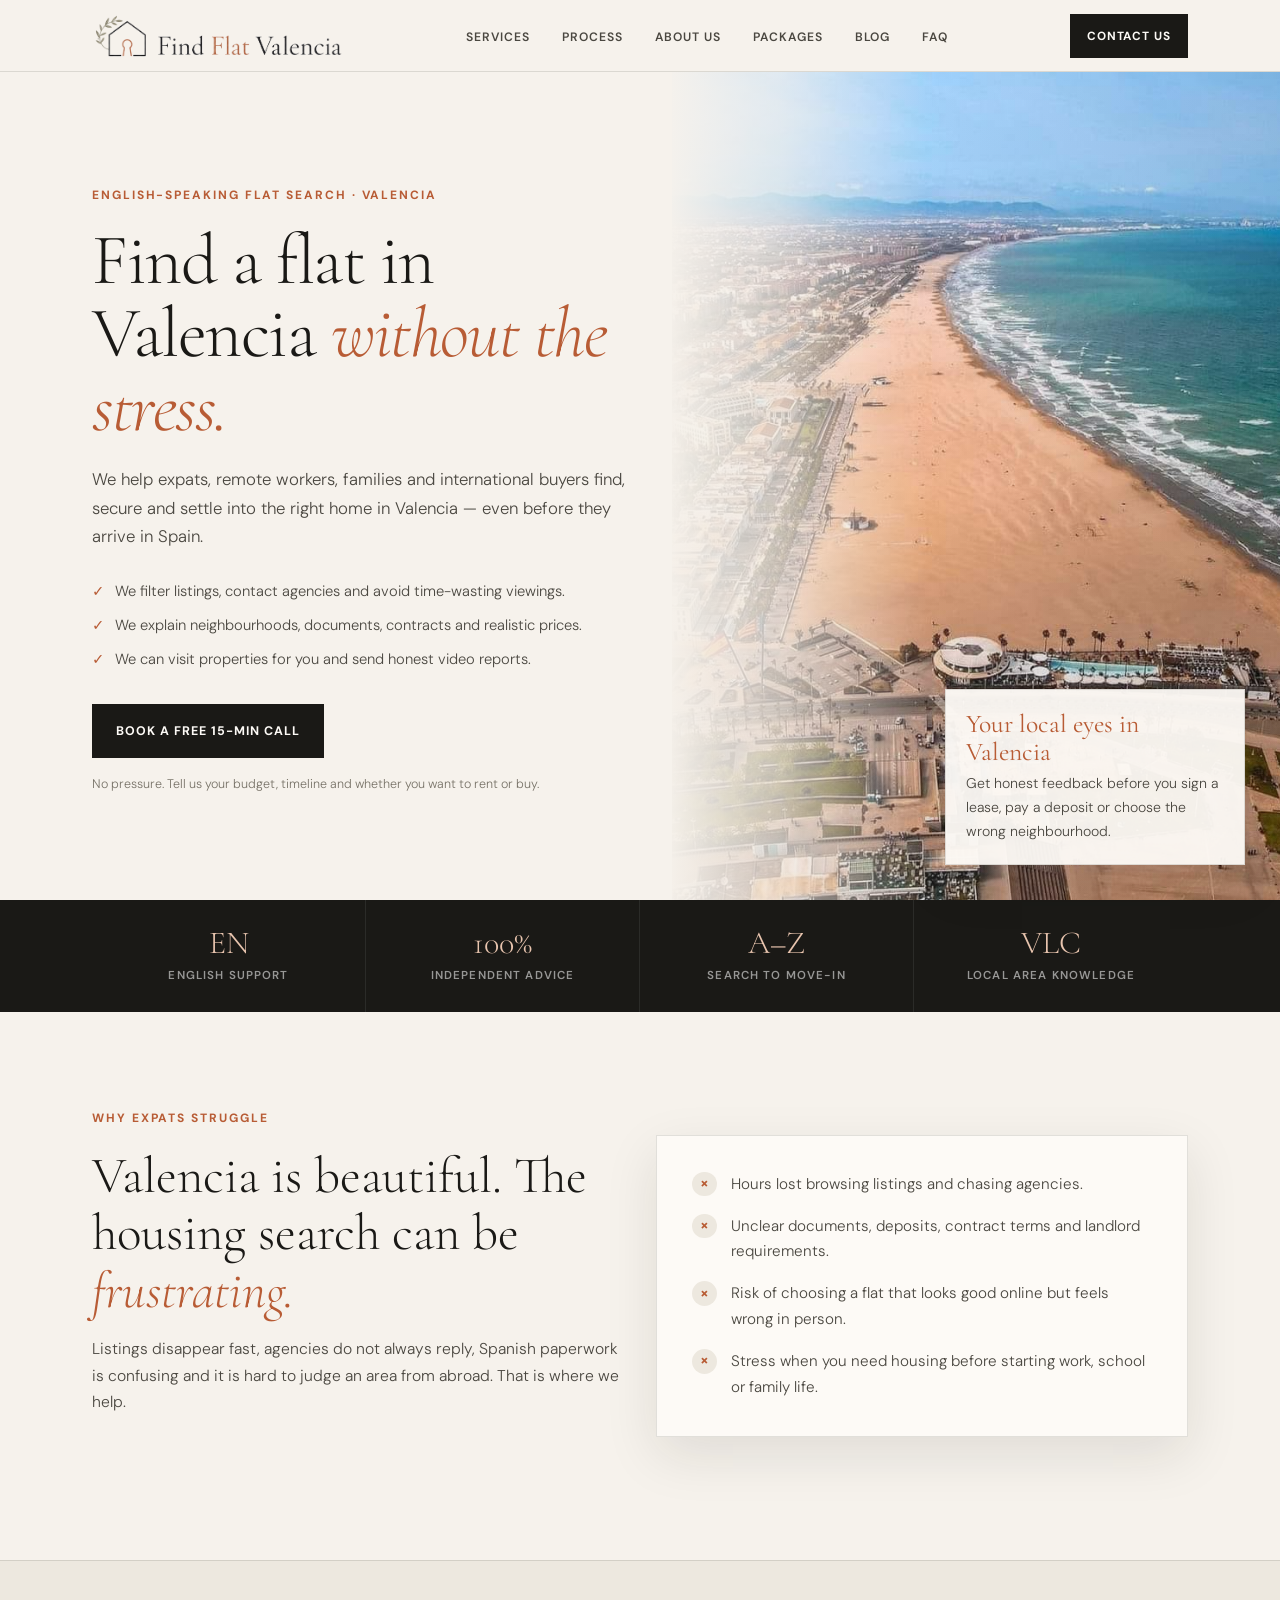
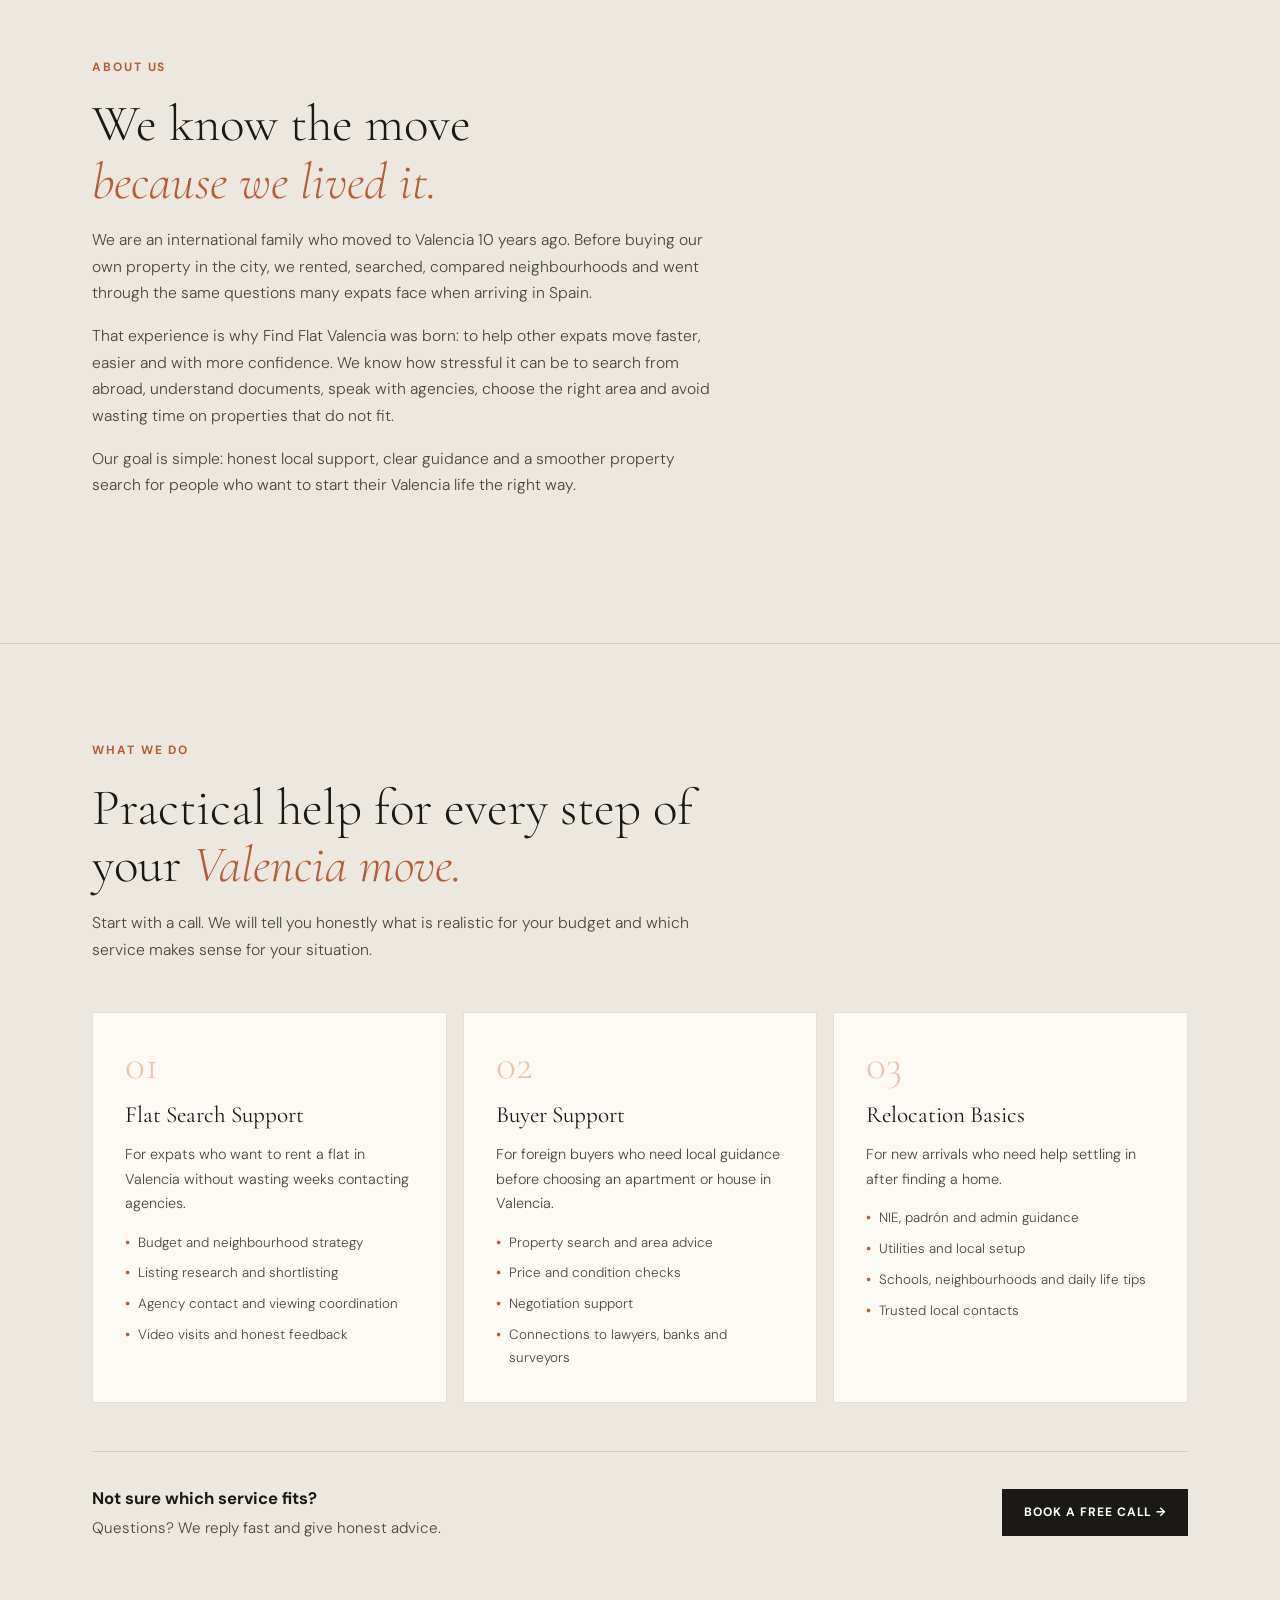
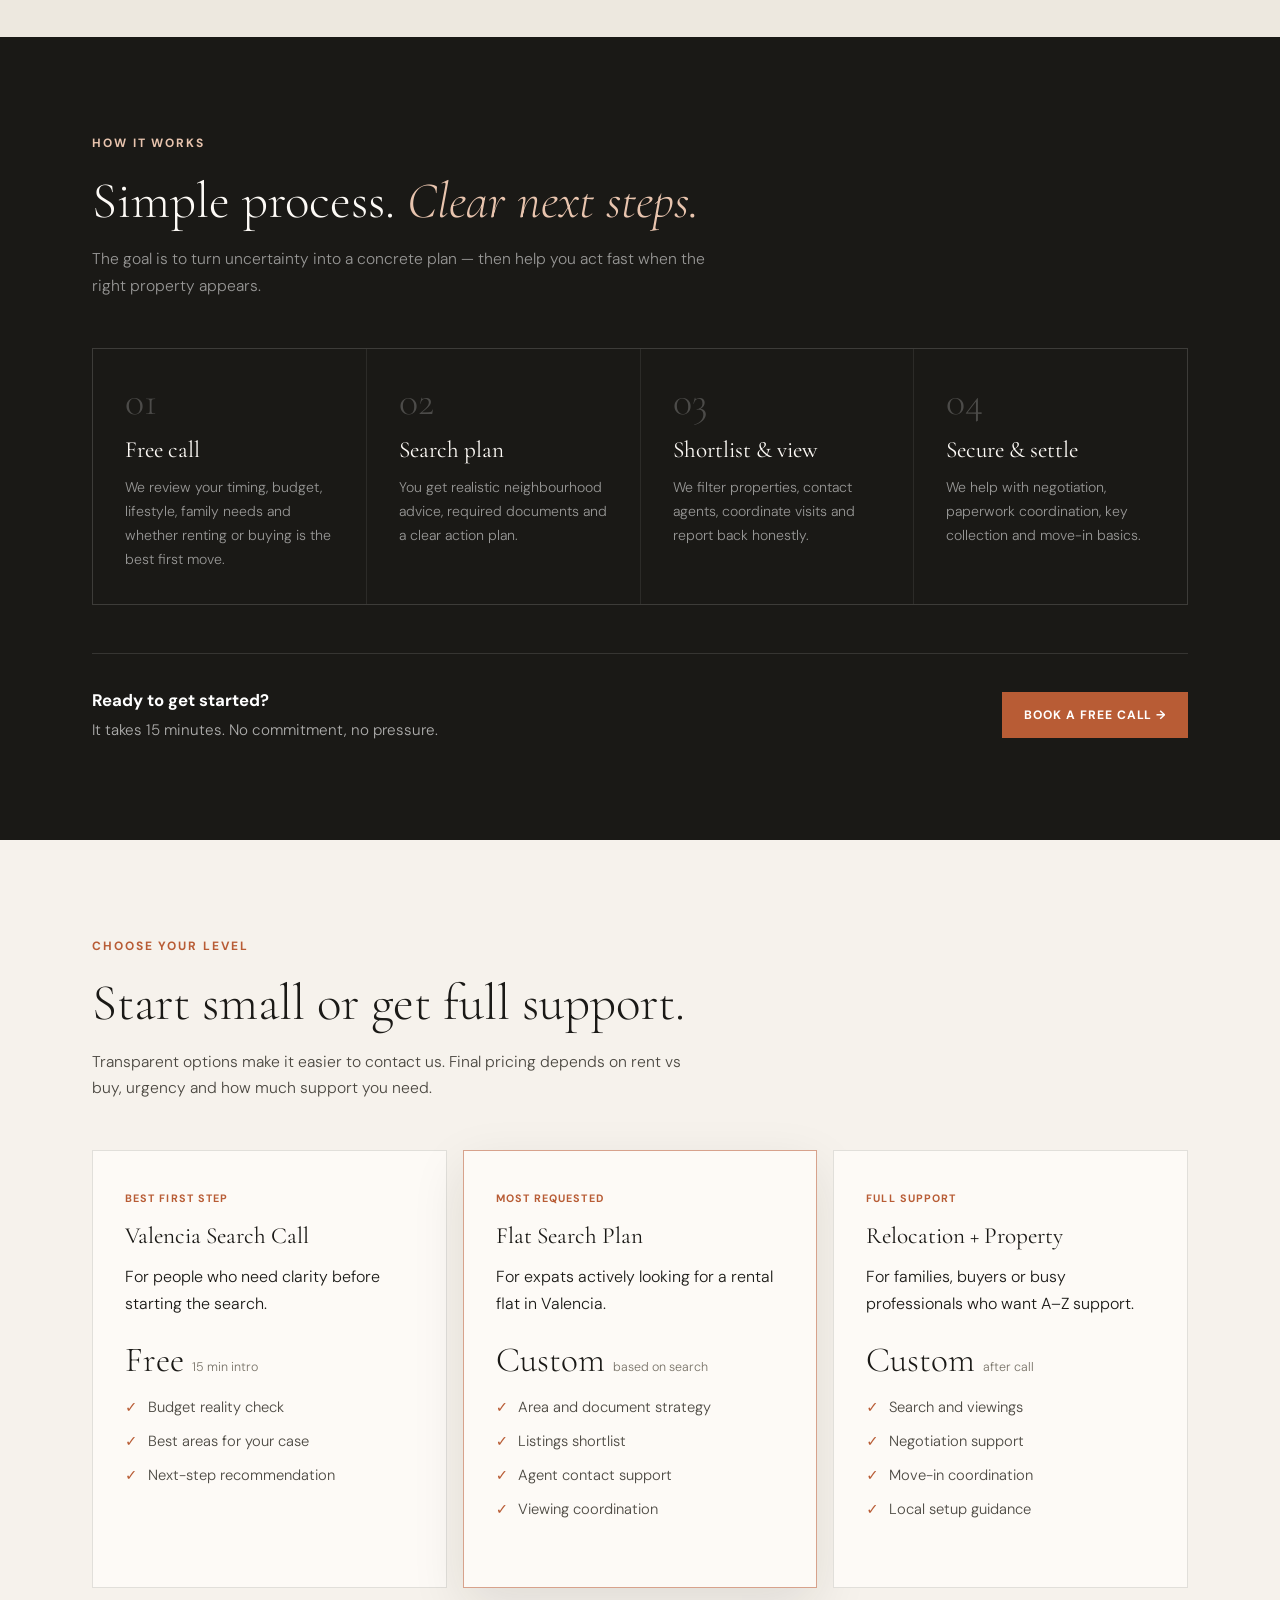
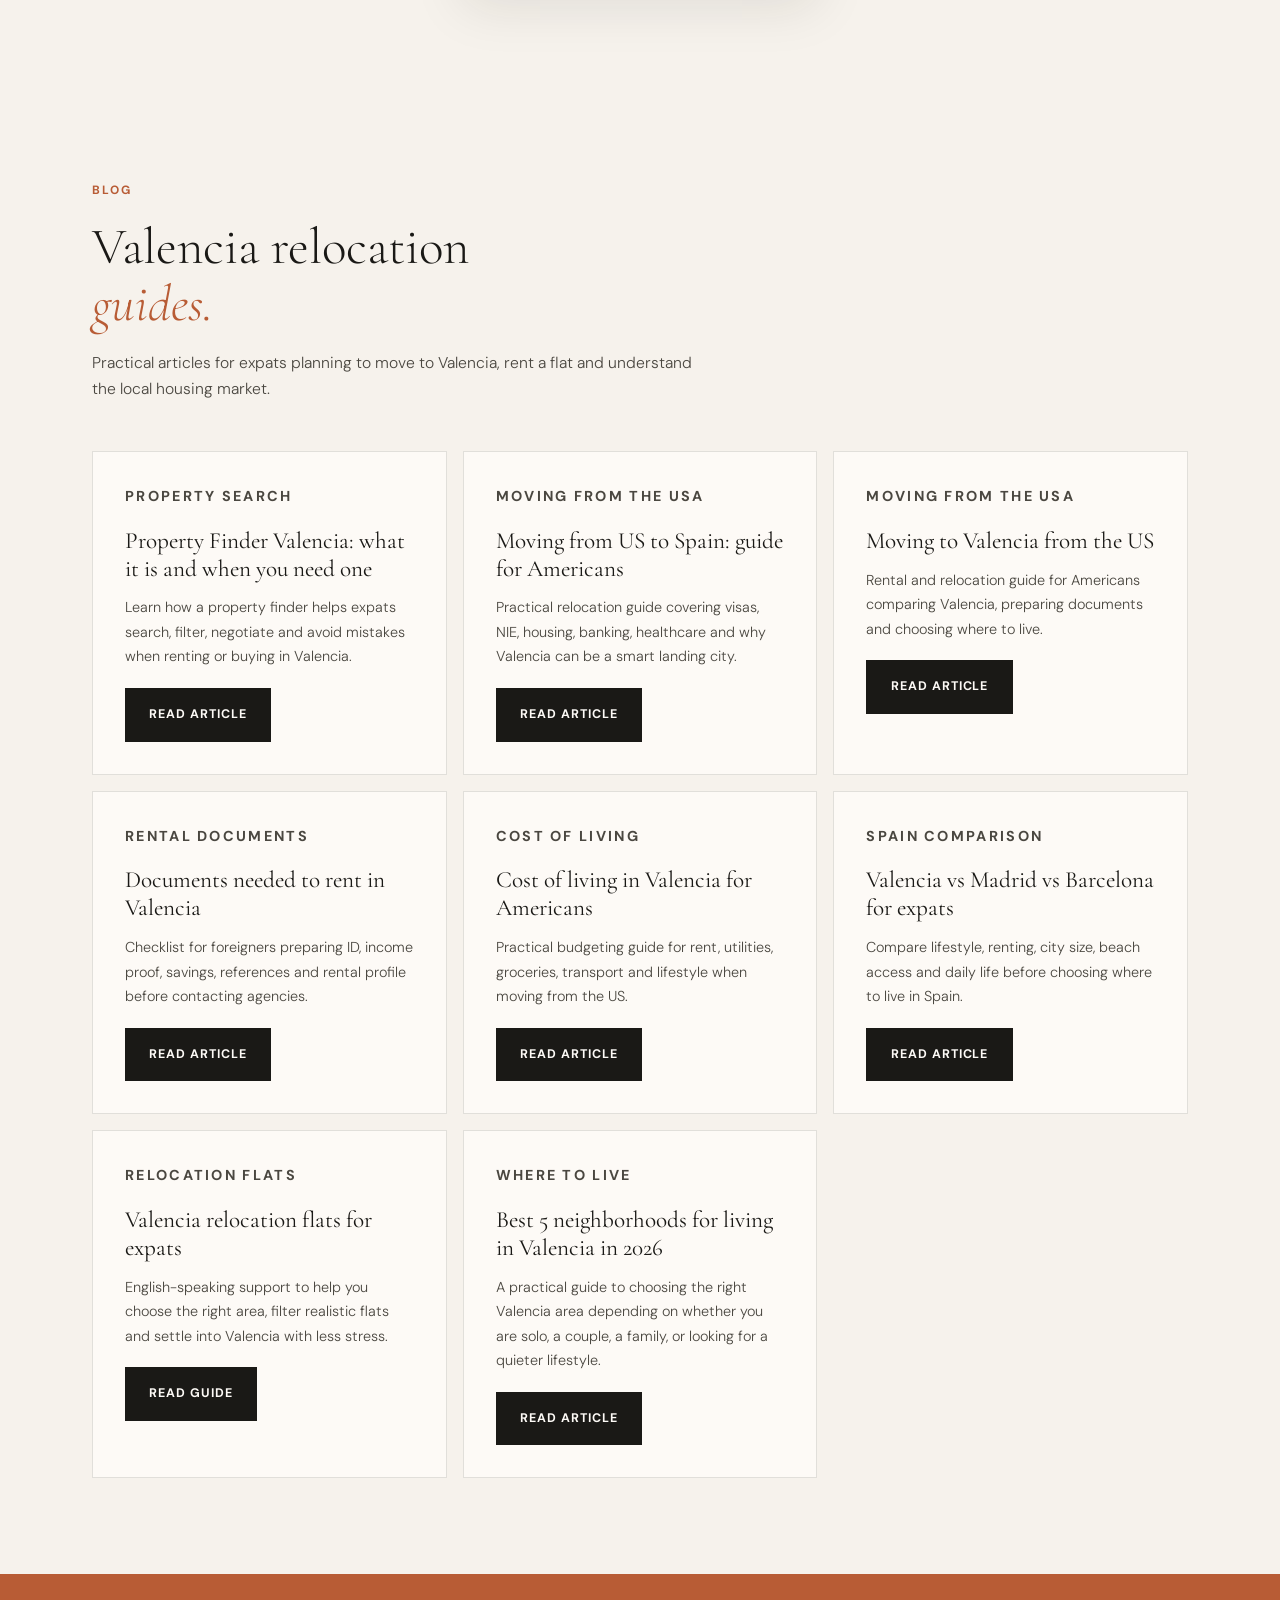
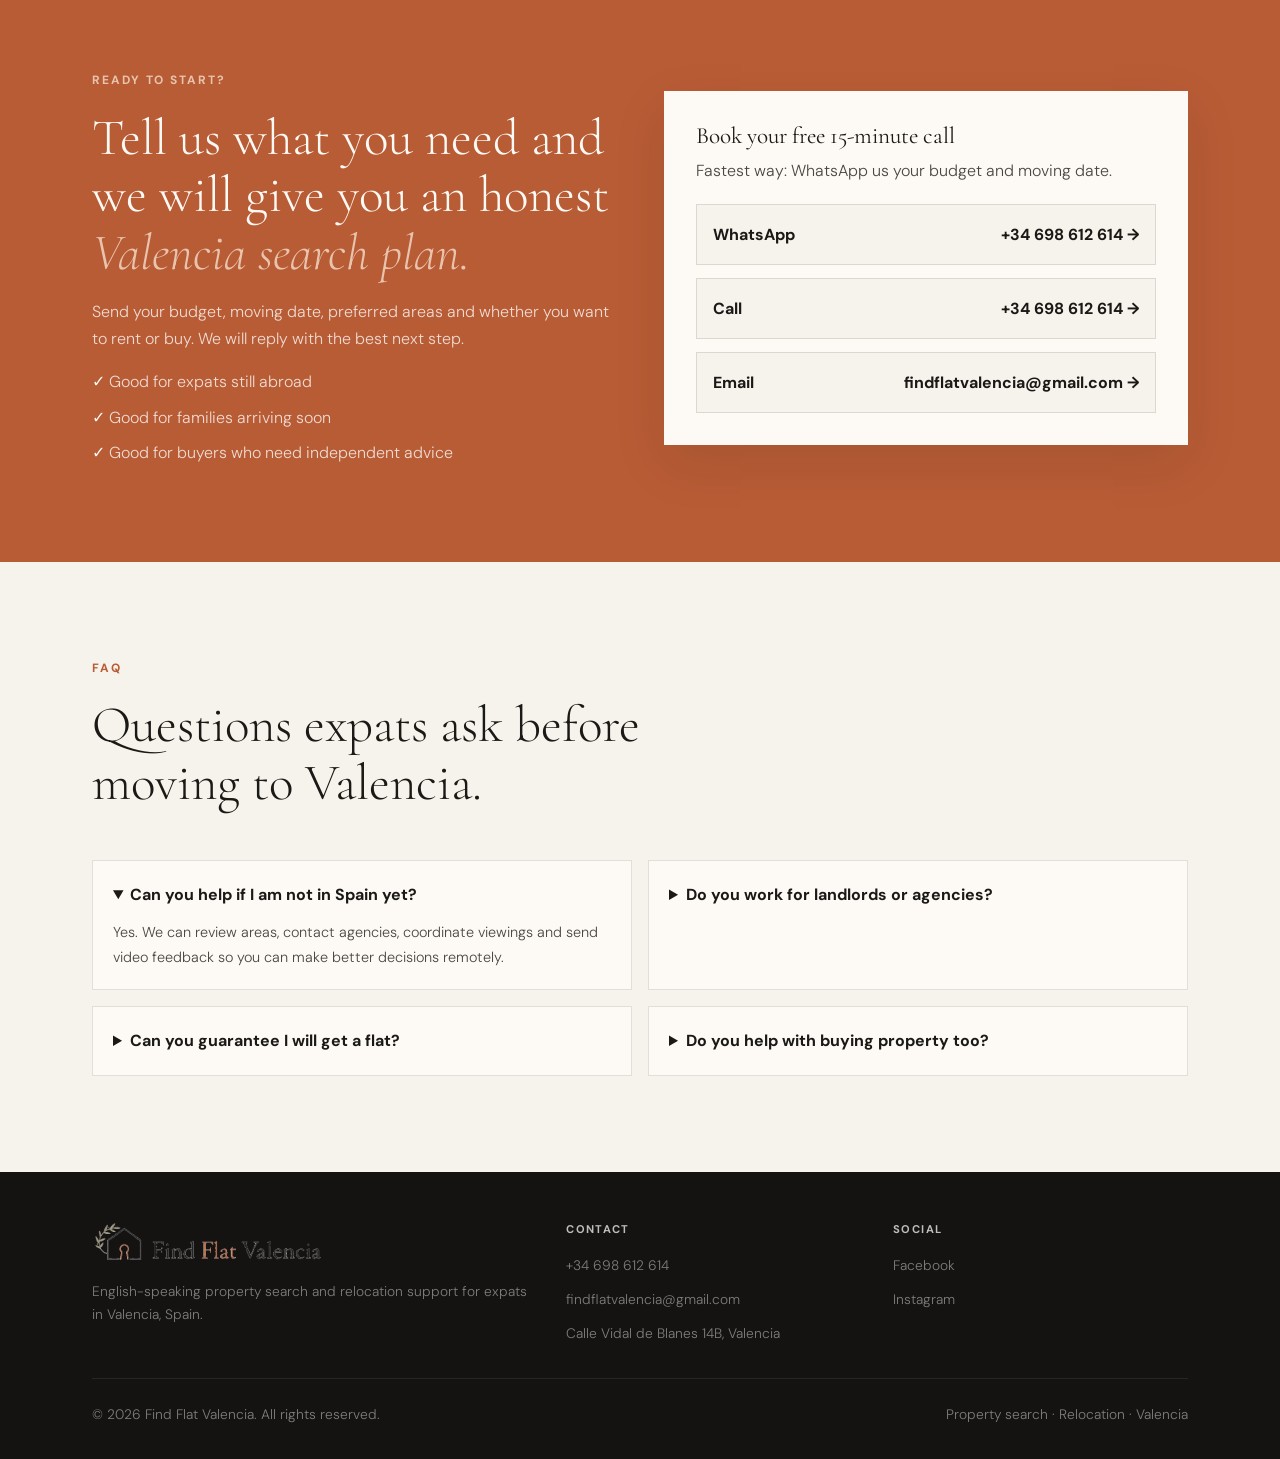
==== commit 56490b24: "Add files via upload" ====
--- a/index.html
+++ b/index.html
@@ -4,9 +4,9 @@
  <meta charset="UTF-8" />
  <meta name="viewport" content="width=device-width, initial-scale=1.0" />
 
- <title>Find a Flat in Valencia | Relocation &amp; Property Finder</title>
- <meta name="description" content="Find a flat in Valencia with English-speaking relocation and property finder support. We help expats search, view, negotiate and secure rentals or homes." />
- <meta name="keywords" content="find flat Valencia, property finder Valencia, rent flat Valencia expats, Valencia relocation service, apartment finder Valencia, buying property Valencia foreigner" />
+ <title>Find Flat Valencia | Property Finder for Expats</title>
+ <meta name="description" content="English-speaking flat search and relocation support in Valencia, Spain. Practical guides for expats moving to Valencia, renting as foreigners and choosing the right neighbourhood." />
+ <meta name="keywords" content="find flat Valencia, rent flat Valencia expats, moving to Valencia, renting in Valencia as a foreigner, Valencia relocation support, Valencia expat neighborhoods" />
  <link rel="canonical" href="https://findflatvalencia.com/" />
   <!-- Favicons / browser tab icon -->
   <link rel="icon" href="/favicon.ico" sizes="any" />
@@ -21,8 +21,8 @@
 
  <!-- FIX: og:image añadido + og:locale corregido -->
  <meta property="og:type" content="website" />
- <meta property="og:title" content="Find a Flat in Valencia | Relocation &amp; Property Finder" />
- <meta property="og:description" content="English-speaking Valencia relocation and property finder support for expats looking to rent or buy." />
+ <meta property="og:title" content="Find a Flat in Valencia as an Expat | Find Flat Valencia" />
+ <meta property="og:description" content="English-speaking property search and relocation support for expats moving to Valencia." />
  <meta property="og:url" content="https://findflatvalencia.com/" />
  <meta property="og:image" content="https://findflatvalencia.com/fbok2-og.jpg" />
  <meta property="og:locale" content="en_GB" />
@@ -550,7 +550,7 @@
   <div class="hero-copy">
    <p class="eyebrow">English-speaking flat search · Valencia</p>
    <h1>Find a flat in Valencia <em>without the stress.</em></h1>
-   <p class="hero-sub">Our English-speaking Valencia relocation and property finder service helps expats, remote workers, families and international buyers find, view and secure the right home — even before arriving in Spain.</p>
+   <p class="hero-sub">We help expats, remote workers, families and international buyers find, secure and settle into the right home in Valencia — even before they arrive in Spain.</p>
    <ul class="hero-pain">
     <li>We filter listings, contact agencies and avoid time-wasting viewings.</li>
     <li>We explain neighbourhoods, documents, contracts and realistic prices.</li>
@@ -646,8 +646,8 @@
     </article>
     <article class="card">
      <div class="card-num">03</div>
-     <h3>Valencia Relocation Support</h3>
-     <p>For new arrivals who need practical relocation help before and after finding a home in Valencia.</p>
+     <h3>Relocation Basics</h3>
+     <p>For new arrivals who need help settling in after finding a home.</p>
      <ul>
       <li>NIE, padrón and admin guidance</li>
       <li>Utilities and local setup</li>
@@ -733,7 +733,7 @@
    <div class="section-head">
     <p class="eyebrow">Blog</p>
     <h2>Valencia relocation<br><em>guides.</em></h2>
-    <p class="section-text">Practical articles for expats planning to rent, buy, find a home or relocate to Valencia.</p>
+    <p class="section-text">Practical articles for expats planning to move to Valencia, rent a flat and understand the local housing market.</p>
    </div>
    <div class="cards">
     <article class="card">
@@ -752,6 +752,42 @@
       <a class="btn btn-primary" href="americans-moving-to-spain-main-tips.html">Read article</a>
      </div>
     </article>
+    <article class="card">
+ <p class="eyebrow">Moving from the USA</p>
+ <h3>Moving to Valencia from the US</h3>
+ <p>Rental and relocation guide for Americans comparing Valencia, preparing documents and choosing where to live.</p>
+ <div class="actions" style="margin-top:1.2rem;">
+  <a class="btn btn-primary" href="moving-to-valencia-from-us.html">Read article</a>
+ </div>
+</article>
+
+<article class="card">
+ <p class="eyebrow">Rental documents</p>
+ <h3>Documents needed to rent in Valencia</h3>
+ <p>Checklist for foreigners preparing ID, income proof, savings, references and rental profile before contacting agencies.</p>
+ <div class="actions" style="margin-top:1.2rem;">
+  <a class="btn btn-primary" href="documents-needed-to-rent-in-valencia.html">Read article</a>
+ </div>
+</article>
+
+<article class="card">
+ <p class="eyebrow">Cost of living</p>
+ <h3>Cost of living in Valencia for Americans</h3>
+ <p>Practical budgeting guide for rent, utilities, groceries, transport and lifestyle when moving from the US.</p>
+ <div class="actions" style="margin-top:1.2rem;">
+  <a class="btn btn-primary" href="cost-of-living-in-valencia-for-americans.html">Read article</a>
+ </div>
+</article>
+
+<article class="card">
+ <p class="eyebrow">Spain comparison</p>
+ <h3>Valencia vs Madrid vs Barcelona for expats</h3>
+ <p>Compare lifestyle, renting, city size, beach access and daily life before choosing where to live in Spain.</p>
+ <div class="actions" style="margin-top:1.2rem;">
+  <a class="btn btn-primary" href="valencia-vs-madrid-vs-barcelona-for-expats.html">Read article</a>
+ </div>
+</article>
+
     <article class="card">
      <p class="eyebrow">Relocation flats</p>
      <h3>Valencia relocation flats for expats</h3>
